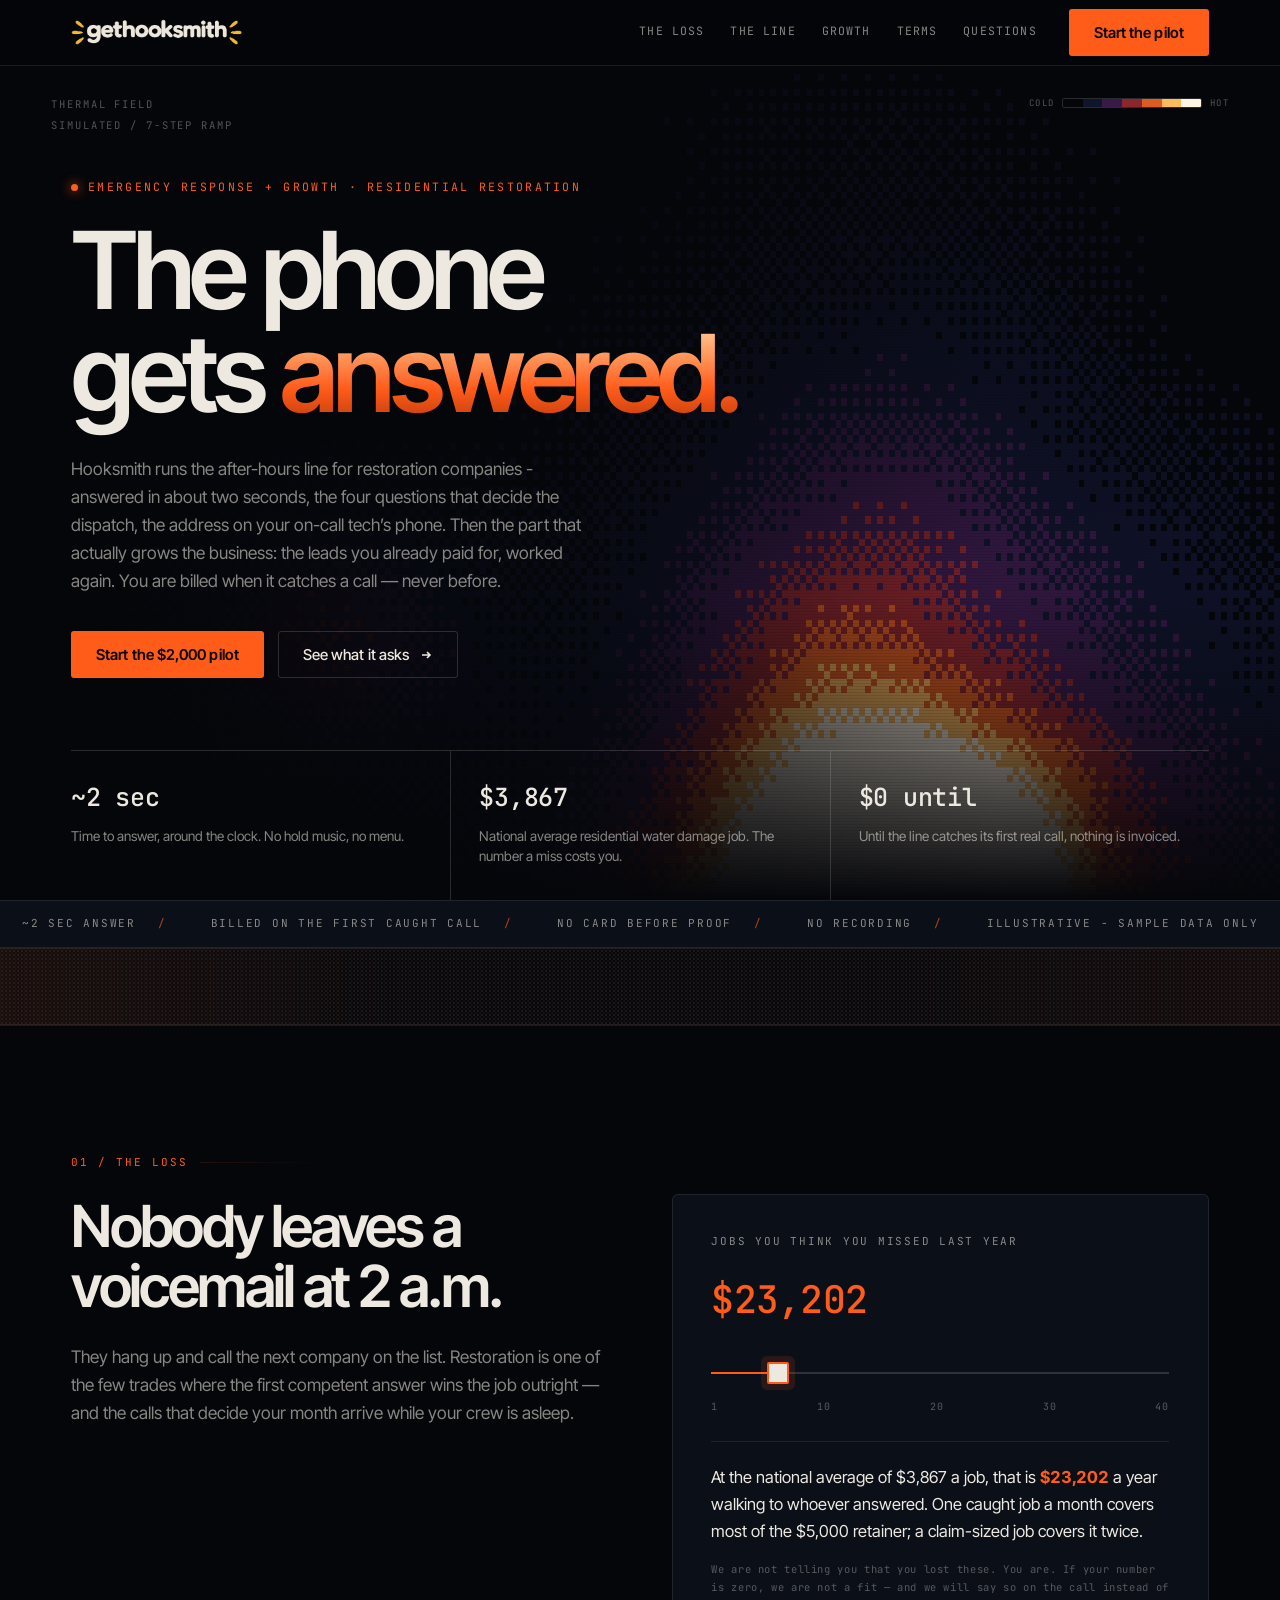
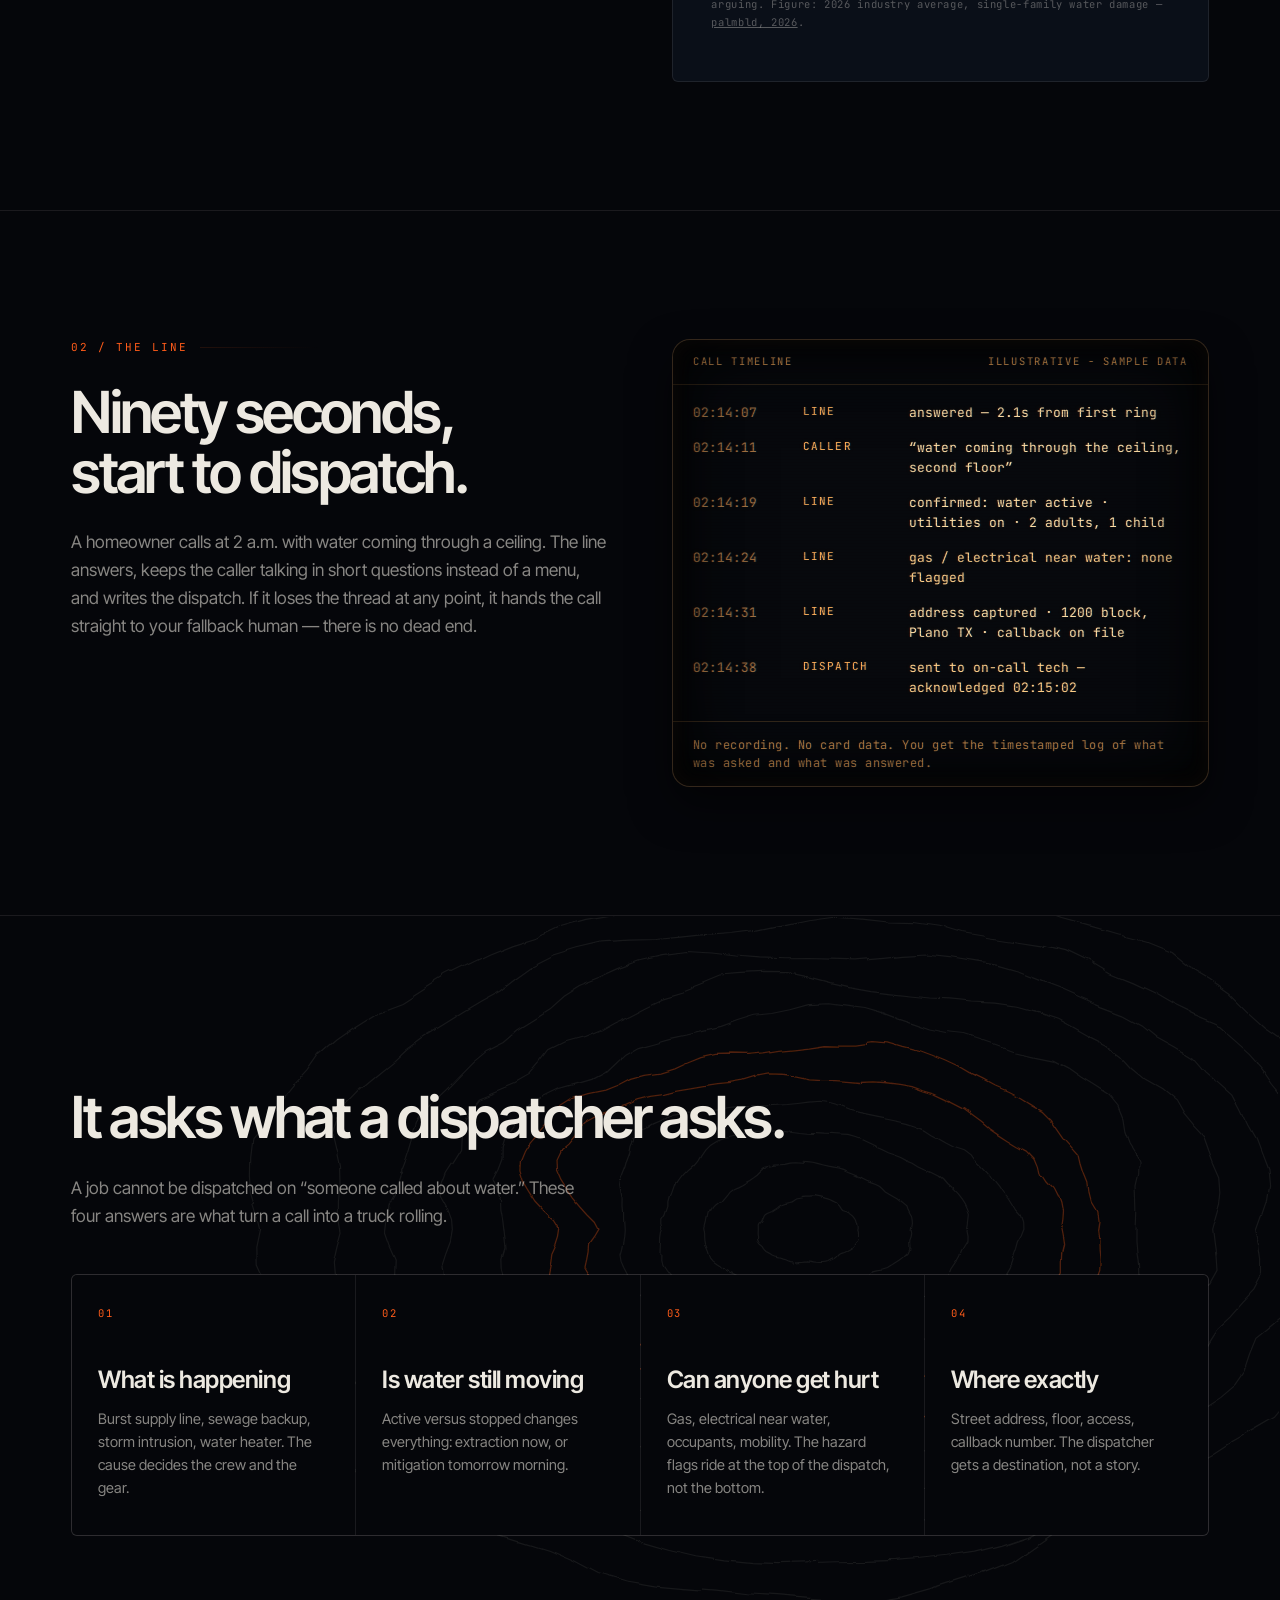
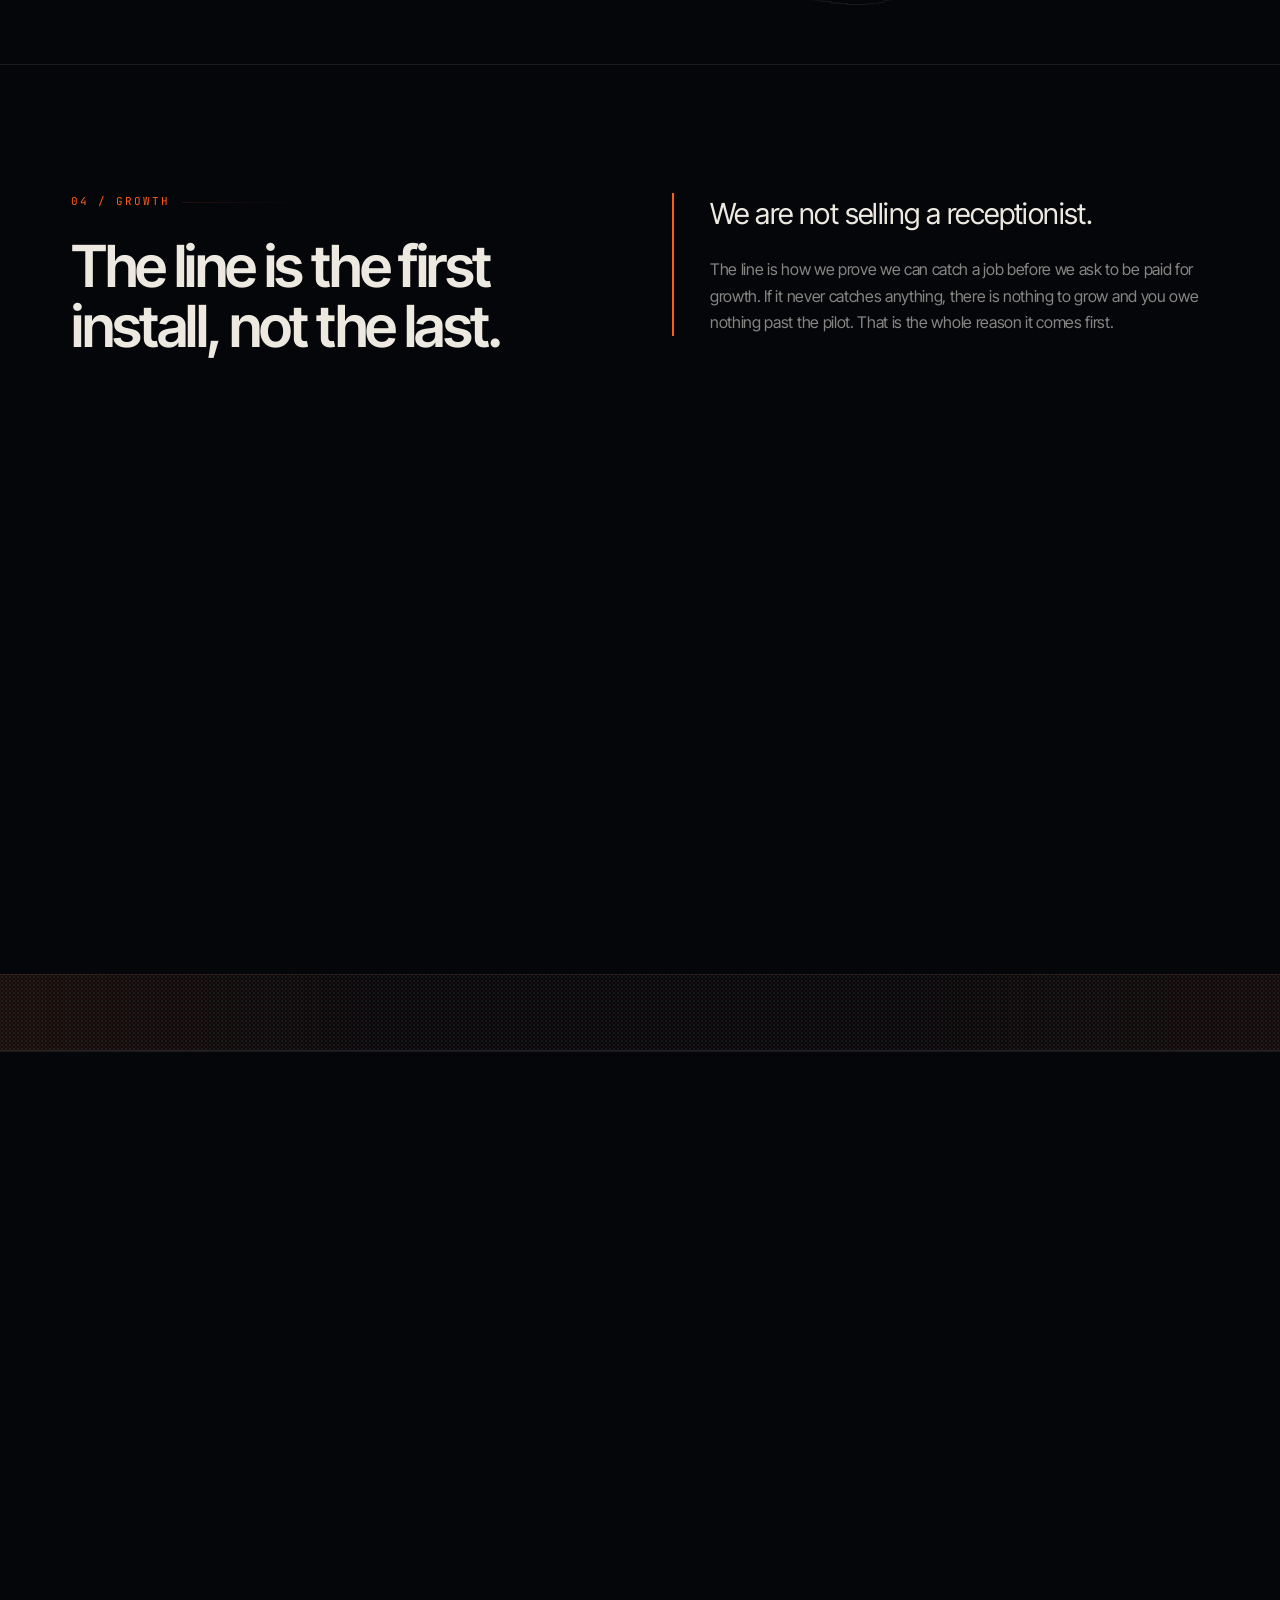
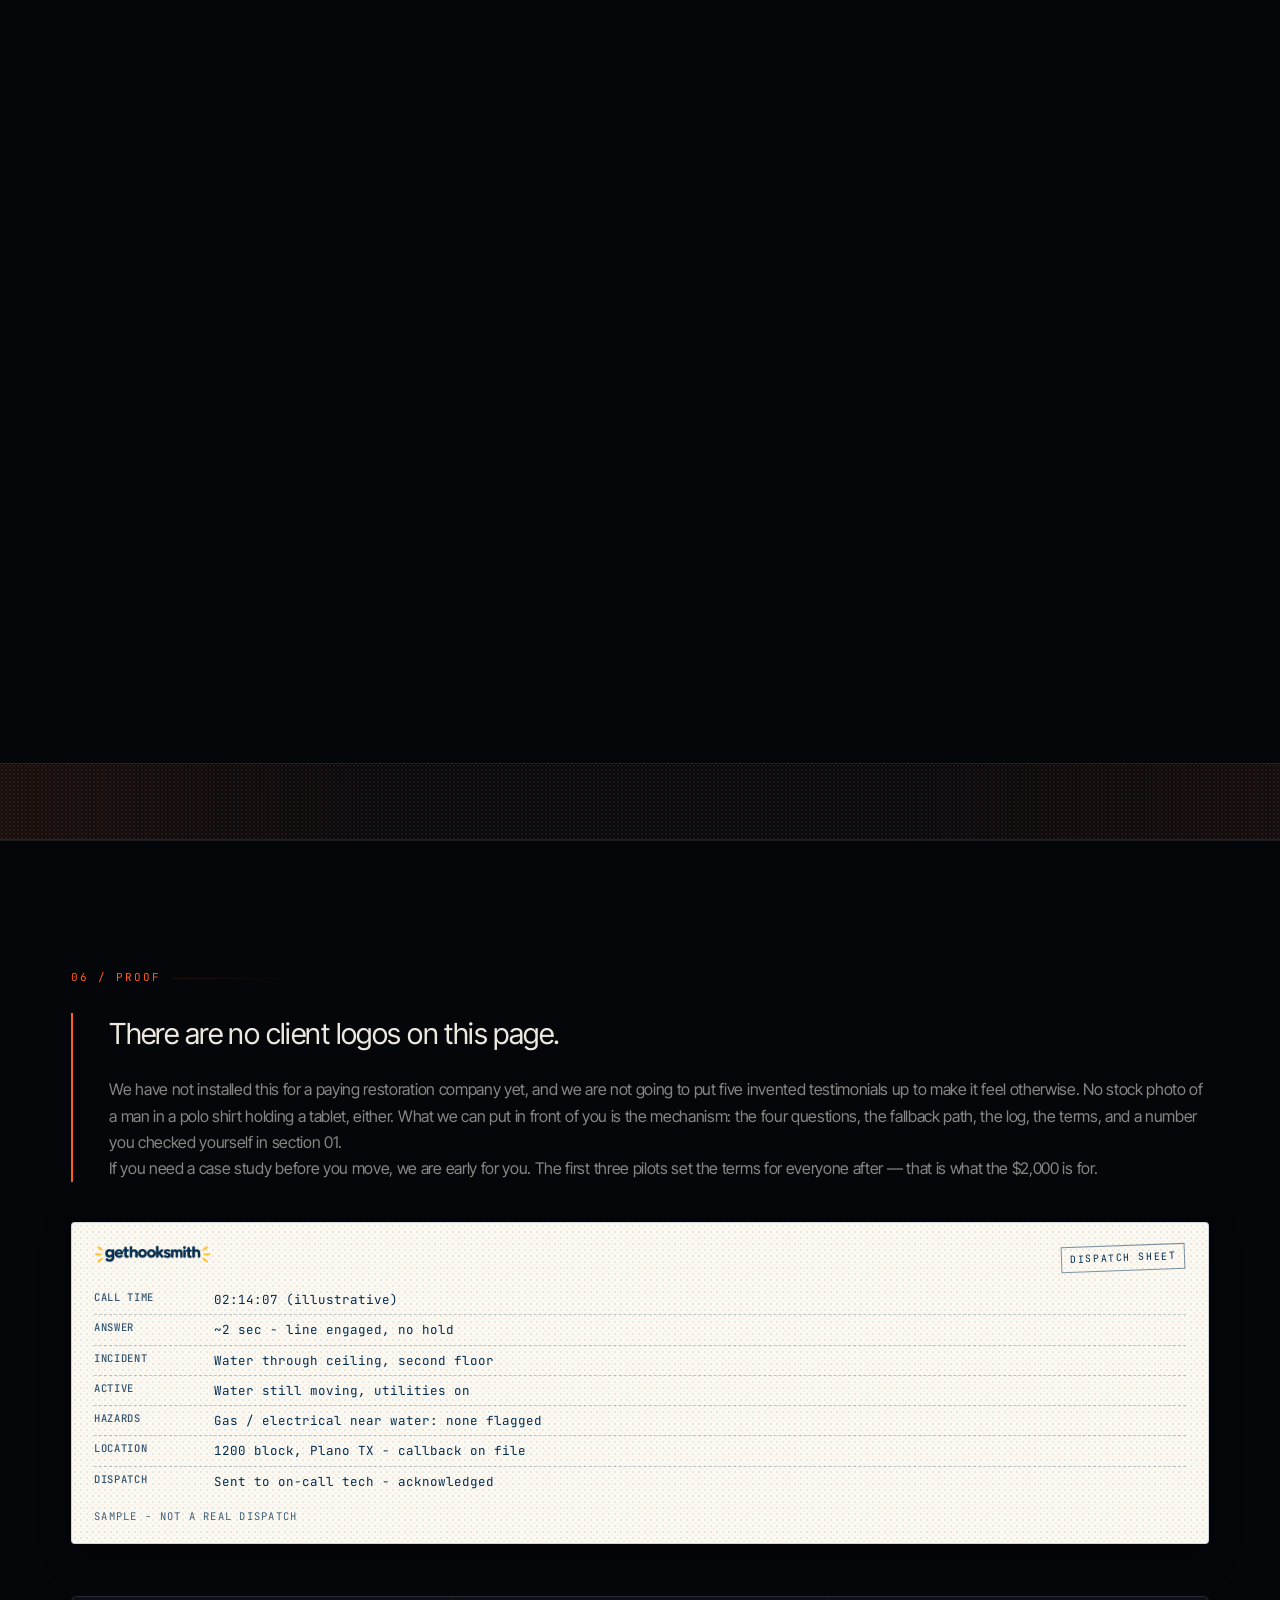
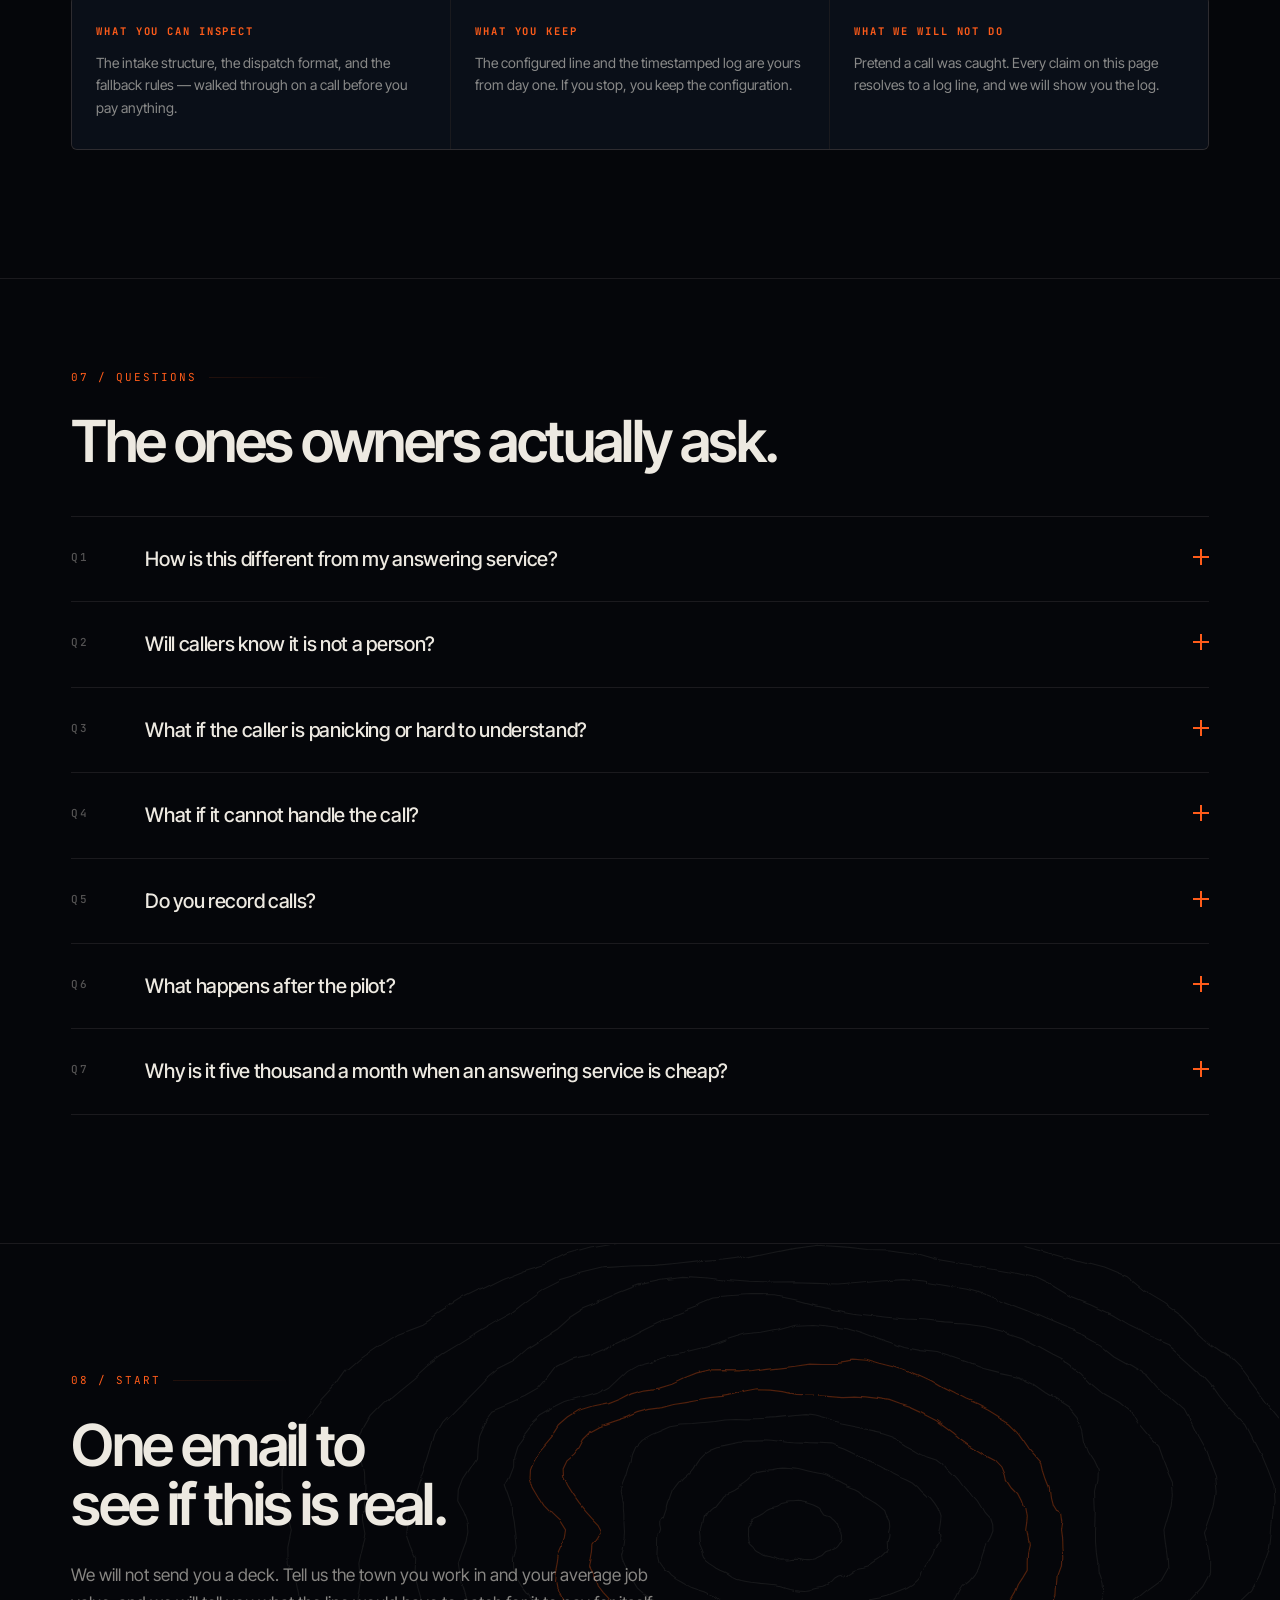
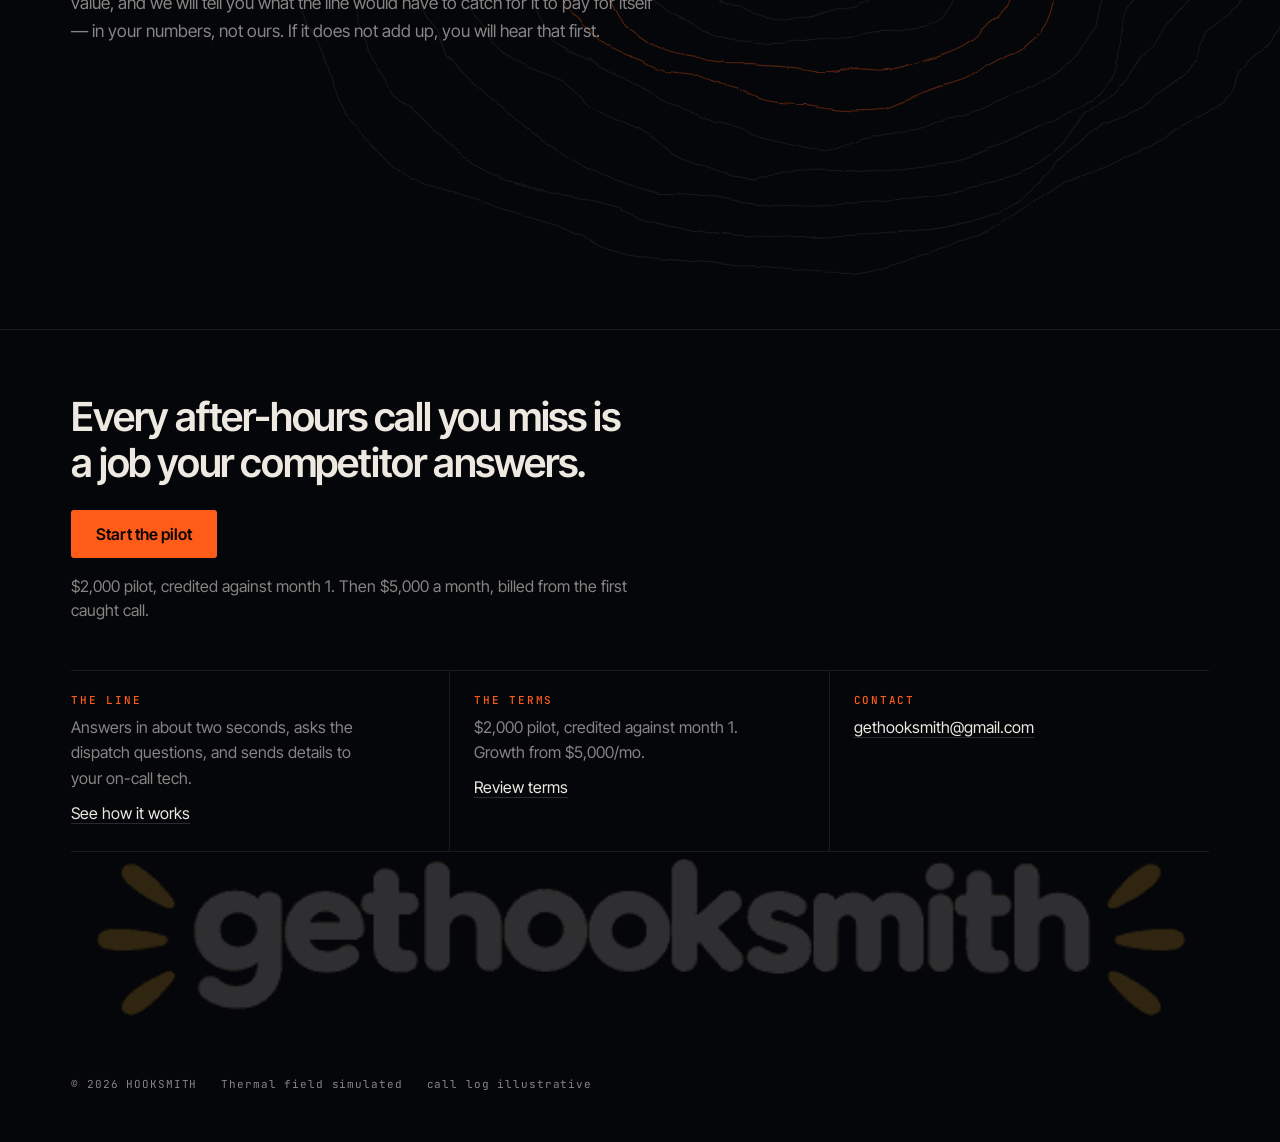
==== index.html @ ea88325d "ship: Hooksmith site v2 (49/49 gate, mobile-optimized) Co-authored-by: OpenBot <335604065+openbotgit" ====
<!doctype html>
<html lang="en">
<head>
<meta charset="utf-8">
<meta name="viewport" content="width=device-width, initial-scale=1">
<title>Hooksmith - emergency response and growth for restoration companies</title>
<meta name="description" content="Hooksmith runs the after-hours emergency line for residential water and fire restoration companies, then the growth work behind it: reactivation, reviews, referral and paid. The line answers in about two seconds, triages the call, and sends the dispatch to your on-call tech. Billed on the first caught call, never before.">
<meta property="og:title" content="Hooksmith - the phone gets answered, then the business grows">
<meta property="og:description" content="An AI emergency-response line for restoration companies, then the growth work behind it. Answers in ~2 seconds, triages, dispatches. Billed on the first caught call.">
<meta property="og:type" content="website">
<meta name="color-scheme" content="dark">
<link rel="icon" href="[data-uri]">
<link rel="preconnect" href="https://fonts.googleapis.com">
<link rel="preconnect" href="https://fonts.gstatic.com" crossorigin>
<link rel="stylesheet" href="https://fonts.googleapis.com/css2?family=Inter+Tight:wght@400;500;600;700&family=JetBrains+Mono:wght@400;500&display=swap">
<style>
:root{
  --void:#05060A;
  --deep:#0A0F18;
  --deep2:#0D1420;
  --bone:#EDE9E1;
  --heat:#FF5C1A;
  --disp:"Inter Tight",-apple-system,"Segoe UI",Roboto,Helvetica,Arial,sans-serif;
  --mono:"JetBrains Mono",ui-monospace,"SF Mono",Menlo,Consolas,monospace;
  --pad:clamp(20px,4vw,56px);
  --maxw:1240px;
  --mist:rgba(237,233,225,.56);
  --faint:rgba(237,233,225,.34);
  --line:rgba(237,233,225,.09);
  --line2:rgba(237,233,225,.16);
  --heat-soft:rgba(255,92,26,.12);
  --phos:#FFB25C;
  --riso-ink:#022d52;
  --spark:#FCBE2F;
  --navy:#022D52;
  --paper:#FEFCF5;
  --fs-h1:clamp(52px,8.4vw,124px);
  --fs-h2:clamp(34px,4.6vw,58px);
  --fs-h3:clamp(20px,2vw,24px);
  --fs-lead:clamp(17px,1.35vw,19.5px);
  --fs-body:17px;
  --fs-label:11px;
  --fs-giant:clamp(72px,18vw,260px);
  --scan-gap:3px;
  --grain-o:0.05;
}
*{box-sizing:border-box}
html{scroll-behavior:smooth}
@media (prefers-reduced-motion:reduce){html{scroll-behavior:auto}}
body{margin:0;background:var(--void);color:var(--bone);font:400 var(--fs-body)/1.62 var(--disp);-webkit-font-smoothing:antialiased;text-rendering:optimizeLegibility;overflow-x:hidden}
::selection{background:var(--heat);color:#080403}
a{color:inherit}
:focus-visible{outline:2px solid var(--heat);outline-offset:3px;border-radius:2px}
.skip{position:absolute;left:-9999px;top:0;z-index:99}
.skip:focus{left:12px;top:12px;background:var(--heat);color:#080403;padding:8px 14px;font-family:var(--mono);font-size:12px}

/* grain overlay */
.grain{position:fixed;inset:0;z-index:80;pointer-events:none;opacity:0.05;
  background-image:url("data:image/svg+xml,%3Csvg xmlns='http%3A%2F%2Fwww.w3.org%2F2000%2Fsvg' width='160' height='160'%3E%3Cfilter id='n'%3E%3CfeTurbulence type='fractalNoise' baseFrequency='0.8' numOctaves='3' stitchTiles='stitch'/%3E%3C/filter%3E%3Crect width='100%25' height='100%25' filter='url(%23n)' opacity='0.55'/%3E%3C/svg%3E");
  background-repeat:repeat;mix-blend-mode:soft-light}

/* top bar */
.top{position:fixed;inset:0 0 auto;z-index:50;border-bottom:1px solid var(--line);background:color-mix(in srgb,var(--void) 78%,transparent);backdrop-filter:blur(14px) saturate(1.2)}
.top::after{content:"";display:block;height:1px;background:linear-gradient(90deg,var(--heat),transparent 70%);transform-origin:left;transform:scaleX(var(--p,0));opacity:.9}
.top-in{max-width:var(--maxw);margin:0 auto;padding:0 var(--pad);height:64px;display:flex;align-items:center;gap:28px}
.mark{display:flex;align-items:center;gap:11px;text-decoration:none;font-weight:600;letter-spacing:-.01em;font-size:17px}
.mark-logo{display:inline-block;height:26px;aspect-ratio:1166/178;width:auto;background:url("[data-uri]") center/contain no-repeat;flex:none}
.nav{display:flex;gap:26px;margin-left:auto}
.nav a{font-family:var(--mono);font-size:11.5px;letter-spacing:.1em;text-transform:uppercase;color:var(--mist);text-decoration:none;padding:6px 0;border-bottom:1px solid transparent}
.nav a:hover{color:var(--bone);border-bottom-color:var(--heat)}
.top-cta{margin-left:4px;text-decoration:none}
@media(max-width:900px){.nav{display:none}}
@media(max-width:640px){.top-in{gap:14px;height:58px}.mark-logo{height:22px}.top-cta{margin-left:auto;padding:11px 15px;font-size:13.5px;white-space:nowrap}}

/* buttons */
.btn{display:inline-flex;align-items:center;gap:10px;font:500 15px/1 var(--disp);letter-spacing:.005em;padding:15px 24px;border-radius:3px;text-decoration:none;border:1px solid transparent;cursor:pointer;transition:transform .18s cubic-bezier(.2,.8,.2,1),background .18s,border-color .18s}
.btn:active{transform:translateY(1px)}
.btn-heat{background:var(--heat);color:#0A0300;font-weight:600}
.btn-heat:hover{background:#FF7434}
.btn-ghost{border-color:var(--line2);color:var(--bone)}
.btn-ghost:hover{border-color:var(--heat);color:#fff}
.btn svg{flex:none}

/* section chrome */
.sec{border-top:1px solid var(--line);position:relative;overflow:hidden}
section[id]{scroll-margin-top:76px}
.wrap{max-width:var(--maxw);margin:0 auto;padding:clamp(72px,10vw,140px) var(--pad);position:relative;z-index:1}
.label{font-family:var(--mono);font-size:var(--fs-label);letter-spacing:.18em;text-transform:uppercase;color:var(--heat);display:flex;align-items:center;gap:12px;margin:0 0 26px}
.label::after{content:"";height:1px;flex:1;max-width:120px;background:linear-gradient(90deg,var(--heat-soft),transparent)}
h1,h2,h3{margin:0;font-weight:600;letter-spacing:-.045em;text-wrap:balance}
h2{font-size:var(--fs-h2);line-height:1.03}
h3{font-size:var(--fs-h3);letter-spacing:-.02em;line-height:1.2}
.lead{color:var(--mist);font-size:var(--fs-lead);max-width:60ch;text-wrap:pretty}
.grid2{display:grid;grid-template-columns:minmax(0,1fr) minmax(0,1fr);gap:clamp(36px,5vw,84px);align-items:start}
@media(max-width:880px){.grid2{grid-template-columns:1fr;gap:36px}}
.mono{font-family:var(--mono)} .tnum{font-variant-numeric:tabular-nums}

/* dither bands */
.band{height:clamp(36px,6vw,96px);position:relative;overflow:hidden;border-top:1px solid var(--line);border-bottom:1px solid var(--line);
  background:
    radial-gradient(circle, rgba(237,233,225,.08) 1px, transparent 1.2px) 0 0/4px 4px,
    radial-gradient(circle, rgba(255,92,26,.07) 1px, transparent 1.2px) 2px 2px/4px 4px,
    linear-gradient(90deg, rgba(255,92,26,.06), rgba(5,6,10,.0) 30%, rgba(5,6,10,.0) 70%, rgba(255,92,26,.04)),
    var(--void)}
.band::after{content:"";position:absolute;inset:0;background:repeating-linear-gradient(90deg, rgba(237,233,225,.03) 0 1px, transparent 1px 3px);opacity:.6}

/* hero */
.hero{position:relative;min-height:100svh;display:flex;flex-direction:column;justify-content:flex-end;border-top:0;overflow:hidden}
#field{position:absolute;inset:0;width:100%;height:100%;image-rendering:pixelated}
.hero .scrim{position:absolute;inset:0;background:radial-gradient(120% 90% at 88% 88%,transparent 30%,rgba(5,6,10,.55) 78%),linear-gradient(90deg,rgba(5,6,10,.92) 22%,rgba(5,6,10,.55) 52%,rgba(5,6,10,.18) 78%),linear-gradient(0deg,var(--void) 0%,transparent 34%)}
.hero .scan{position:absolute;inset:0;pointer-events:none;mix-blend-mode:overlay;opacity:.35;background:repeating-linear-gradient(0deg,rgba(0,0,0,.28) 0 1px,transparent 1px 3px)}
.hero .meta{position:absolute;top:96px;left:var(--pad);right:var(--pad);display:flex;justify-content:space-between;align-items:flex-start;gap:16px;font-family:var(--mono);font-size:10.5px;letter-spacing:.18em;text-transform:uppercase;color:var(--faint);flex-wrap:wrap}
.hero .meta .meta-left{display:flex;flex-direction:column;gap:4px}
.hero .meta .meta-right{display:flex;flex-direction:column;gap:6px;align-items:flex-end}
.ramp{display:flex;align-items:center;gap:8px}
.ramp .bar{display:flex;width:140px;height:10px;border:1px solid var(--line2);border-radius:2px;overflow:hidden}
.ramp .bar i{flex:1;display:block}
.ramp .lab{font-size:9px;letter-spacing:.14em;color:var(--faint)}
.hero-in{position:relative;max-width:var(--maxw);margin:0 auto;width:100%;padding:140px var(--pad) 0}
.kicker{font-family:var(--mono);font-size:11.5px;letter-spacing:.2em;text-transform:uppercase;color:var(--heat);margin:0 0 22px;display:flex;align-items:center;gap:10px}
.kicker i{width:7px;height:7px;border-radius:50%;background:var(--heat);box-shadow:0 0 12px var(--heat);display:inline-block;animation:pulse 2.4s ease-in-out infinite}
@keyframes pulse{0%,100%{opacity:1}50%{opacity:.35}}
@media(prefers-reduced-motion:reduce){.kicker i{animation:none}}
h1{font-size:var(--fs-h1);line-height:.96;letter-spacing:-.05em;font-weight:600;max-width:12ch}
h1 em{font-style:normal;color:transparent;background:linear-gradient(180deg,#FFE3B0 4%,var(--heat) 62%,#B33308 96%);-webkit-background-clip:text;background-clip:text}
.hero p.lead{margin:30px 0 0;max-width:52ch}
.hero .acts{display:flex;gap:14px;flex-wrap:wrap;margin:36px 0 0}
.facts{position:relative;margin-top:clamp(56px,8vh,96px);border-top:1px solid var(--line2);display:grid;grid-template-columns:repeat(3,1fr)}
.fact{padding:26px 28px 34px;border-left:1px solid var(--line2)}
.fact:first-child{border-left:0;padding-left:0}
.fact b{display:block;font-family:var(--mono);font-weight:500;font-size:clamp(19px,2vw,25px);letter-spacing:-.01em;color:var(--bone)}
.fact span{display:block;margin-top:8px;font-size:13.5px;color:var(--mist);line-height:1.5}
@media(max-width:760px){.facts{grid-template-columns:1fr}.fact{border-left:0;border-top:1px solid var(--line);padding-left:0}.fact:first-child{border-top:0}.hero .meta{top:78px}.hero .meta .meta-right{display:none}}

/* marquee */
.marquee{border-top:1px solid var(--line);border-bottom:1px solid var(--line);background:var(--deep);overflow:hidden;white-space:nowrap;padding:14px 0}
.marquee-track{display:flex;width:max-content;animation:marq 28s linear infinite}
.marquee-group{display:flex;align-items:center;gap:0;padding-right:0}
.marquee-item{font-family:var(--mono);font-size:11px;letter-spacing:.16em;text-transform:uppercase;color:var(--mist);padding:0 22px}
.marquee-item::after{content:"/";margin-left:22px;color:var(--heat);opacity:.7}
@keyframes marq{to{transform:translateX(-50%)}}
@media(prefers-reduced-motion:reduce){.marquee-track{animation:none}}

/* loss / calculator */
.calc{background:var(--deep);border:1px solid var(--line);border-radius:6px;padding:clamp(24px,3vw,40px);margin-top:40px}
.calc .row{display:flex;justify-content:space-between;align-items:baseline;gap:18px;flex-wrap:wrap}
.calc label{font-family:var(--mono);font-size:11px;letter-spacing:.16em;text-transform:uppercase;color:var(--mist)}
.calc output{font-family:var(--mono);font-size:clamp(26px,3vw,38px);font-weight:500;letter-spacing:-.02em;color:var(--heat);font-variant-numeric:tabular-nums}
input[type=range]{width:100%;margin:26px 0 8px;appearance:none;height:34px;background:transparent;cursor:pointer}
input[type=range]::-webkit-slider-runnable-track{height:2px;background:linear-gradient(90deg,var(--heat) var(--fill,33%),rgba(237,233,225,.16) var(--fill,33%))}
input[type=range]::-webkit-slider-thumb{appearance:none;width:22px;height:22px;margin-top:-10px;border-radius:2px;background:var(--bone);border:2px solid var(--heat);box-shadow:0 0 0 6px rgba(255,92,26,.12)}
input[type=range]::-moz-range-track{height:2px;background:rgba(237,233,225,.16)}
input[type=range]::-moz-range-progress{height:2px;background:var(--heat)}
input[type=range]::-moz-range-thumb{width:20px;height:20px;border-radius:2px;background:var(--bone);border:2px solid var(--heat)}
.ticks{display:flex;justify-content:space-between;font-family:var(--mono);font-size:10px;color:var(--faint);letter-spacing:.1em}
.calc .verdict{margin-top:26px;padding-top:22px;border-top:1px solid var(--line);color:var(--bone);font-size:16.5px}
.calc .verdict b{color:var(--heat)}
.calc .assump{margin-top:14px;font-family:var(--mono);font-size:10.5px;letter-spacing:.06em;color:var(--faint);line-height:1.7}

/* call log - CRT */
.log{background:#07090d;border:1px solid rgba(255,178,92,.18);border-radius:18px;overflow:hidden;font-family:var(--mono);font-size:13px;line-height:1.5;position:relative;box-shadow:inset 0 0 60px rgba(0,0,0,.85), inset 0 0 18px rgba(255,178,92,.04), 0 18px 40px rgba(0,0,0,.5);color:var(--phos);text-shadow:-1px 0 rgba(255,60,0,.12),1px 0 rgba(0,180,255,.10)}
.log::before{content:"";position:absolute;inset:0;pointer-events:none;z-index:3;background:repeating-linear-gradient(0deg, rgba(0,0,0,.22) 0 1px, rgba(0,0,0,0) 1px 3px),linear-gradient(90deg, rgba(255,0,0,.03), rgba(0,255,0,.015), rgba(0,0,255,.03));background-size:100% 3px,3px 100%;mix-blend-mode:multiply;opacity:.55}
.log::after{content:"";position:absolute;inset:0;pointer-events:none;z-index:4;box-shadow:inset 0 0 90px rgba(0,0,0,.65), inset 0 0 22px rgba(255,178,92,.06);border-radius:18px;animation:flicker 4.5s infinite}
@keyframes flicker{0%,100%{opacity:1}4%{opacity:.96}7%{opacity:1}38%{opacity:.98}41%{opacity:1}72%{opacity:.95}74%{opacity:1}}
@media(prefers-reduced-motion:reduce){.log::after{animation:none}}
.log-head{display:flex;justify-content:space-between;gap:14px;padding:14px 20px;border-bottom:1px solid rgba(255,178,92,.18);font-size:10.5px;letter-spacing:.16em;text-transform:uppercase;color:rgba(255,178,92,.75);position:relative;z-index:2}
.log-body{padding:10px 0 16px;min-height:238px;position:relative;z-index:2}
.log-row{display:grid;grid-template-columns:96px 92px 1fr;gap:14px;padding:8px 20px;opacity:0;transform:translateY(6px);transition:opacity .5s,transform .5s;text-shadow:-1px 0 rgba(255,60,0,.18),1px 0 rgba(0,180,255,.14),0 0 6px rgba(255,178,92,.12)}
.log-row.on{opacity:1;transform:none}
.log-row .t{color:rgba(255,178,92,.55);font-variant-numeric:tabular-nums}
.log-row .k{color:var(--phos);text-transform:uppercase;font-size:11px;letter-spacing:.1em}
.log-row .m{color:#FFE0A8}
.log-row.flag .m{color:#FFD08A}
.log-note{padding:14px 20px;border-top:1px solid rgba(255,178,92,.18);color:rgba(255,178,92,.7);font-size:12px;letter-spacing:.04em;position:relative;z-index:2}

/* triage */
.cards{display:grid;grid-template-columns:repeat(4,1fr);gap:1px;background:var(--line);border:1px solid var(--line);border-radius:6px;overflow:hidden;margin-top:44px;position:relative;z-index:1}
.card{background:var(--void);padding:30px 26px 36px;min-height:250px}
.card .n{font-family:var(--mono);font-size:10.5px;letter-spacing:.18em;color:var(--heat);display:block;margin-bottom:44px}
.card h3{margin-bottom:12px}
.card p{margin:0;color:var(--mist);font-size:14.5px;line-height:1.6}
@media(max-width:1000px){.cards{grid-template-columns:1fr 1fr}}
@media(max-width:560px){.cards{grid-template-columns:1fr}}
.contour-svg{position:absolute;inset:0;width:100%;height:100%;pointer-events:none;z-index:0}.contour-svg path{filter:url(#warp)}

/* terms / plate */
.plate{position:relative;border-radius:10px;padding:clamp(30px,4vw,54px);text-align:center;background:linear-gradient(180deg,#14181F,#0B0E14 58%,#090B10);border:1px solid rgba(237,233,225,.16);box-shadow:inset 0 1px 0 rgba(255,255,255,.14),inset 0 -1px 0 rgba(0,0,0,.75),0 24px 60px rgba(0,0,0,.55),0 2px 0 rgba(255,255,255,.05)}
.plate::before{content:"";position:absolute;inset:10px;border:1px solid rgba(237,233,225,.07);border-radius:6px;pointer-events:none}
.plate .amt{font-family:var(--mono);font-weight:500;font-size:clamp(58px,7.5vw,96px);line-height:1;letter-spacing:-.04em;font-variant-numeric:tabular-nums;color:transparent;background:linear-gradient(180deg,#FFF0D6 6%,var(--heat) 52%,#FF7434 82%,#C24A12 100%);-webkit-background-clip:text;background-clip:text;text-shadow:0 1px 0 rgba(255,255,255,.12),0 -1px 1px rgba(0,0,0,.75);filter:drop-shadow(0 10px 26px rgba(255,92,26,.22))}
.plate .amt small{font-size:.32em;letter-spacing:.06em;vertical-align:.9em;color:var(--mist);-webkit-text-fill-color:var(--mist);background:none}
.plate .cap{margin-top:14px;font-family:var(--mono);font-size:11px;letter-spacing:.13em;text-transform:uppercase;color:var(--mist);text-wrap:balance}
.nw{white-space:nowrap}
.terms{list-style:none;margin:44px 0 0;padding:0;display:grid;grid-template-columns:1fr 1fr;gap:1px;background:var(--line);border:1px solid var(--line);border-radius:6px;overflow:hidden}
.terms li{background:var(--deep);padding:24px 26px;font-size:15px;color:var(--mist);line-height:1.6}
.terms li b{display:block;color:var(--bone);font-weight:600;margin-bottom:6px;letter-spacing:-.01em}
@media(max-width:820px){.terms{grid-template-columns:1fr}}

/* ladder */
.ladder{display:grid;grid-template-columns:repeat(3,1fr);gap:1px;background:var(--line);border:1px solid var(--line);border-radius:6px;overflow:hidden;margin-top:22px}
.rung{background:var(--deep);padding:28px 26px 30px;display:flex;flex-direction:column}
.rung .nm{font-family:var(--mono);font-size:10.5px;letter-spacing:.18em;text-transform:uppercase;color:var(--heat);margin-bottom:20px}
.rung .pr{font-family:var(--mono);font-size:clamp(25px,2.5vw,33px);letter-spacing:-.03em;color:var(--bone);font-variant-numeric:tabular-nums;line-height:1}
.rung .pr small{font-size:.42em;letter-spacing:.08em;color:var(--mist);margin-left:3px}
.rung p{margin:16px 0 0;font-size:14.5px;line-height:1.6;color:var(--mist)}
.rung .pick{margin-top:auto;padding-top:20px;font-family:var(--mono);font-size:10.5px;letter-spacing:.13em;text-transform:uppercase;color:var(--faint)}
@media(max-width:820px){.ladder{grid-template-columns:1fr}}
.fine{margin-top:20px;font-family:var(--mono);font-size:10.5px;letter-spacing:.06em;color:var(--faint);line-height:1.75;max-width:78ch}

/* proof */
.pull{border-left:2px solid var(--heat);padding-left:clamp(20px,3vw,36px)}
.pull p{font-size:clamp(21px,2.3vw,29px);line-height:1.42;letter-spacing:-.02em;margin:0 0 22px;color:var(--bone);text-wrap:pretty}
.pull p+p{font-size:16px;color:var(--mist);line-height:1.65;margin:0}
.artifacts{display:grid;grid-template-columns:repeat(3,1fr);gap:1px;background:var(--line);border:1px solid var(--line);border-radius:6px;overflow:hidden;margin-top:52px}
.art{background:var(--deep);padding:26px 24px 30px}
.art b{display:block;font-family:var(--mono);font-size:10.5px;letter-spacing:.18em;text-transform:uppercase;color:var(--heat);margin-bottom:12px}
.art p{margin:0;color:var(--mist);font-size:14px;line-height:1.6}
@media(max-width:820px){.artifacts{grid-template-columns:1fr}}

/* riso dispatch sheet */
.riso{margin-top:40px;background:var(--paper);color:var(--navy);border:1px solid rgba(2,45,82,.18);border-radius:4px;padding:22px 22px 18px;position:relative;isolation:isolate;overflow:hidden;box-shadow:0 12px 30px rgba(0,0,0,.35);--riso-heat:var(--heat);--riso-navy:var(--riso-ink)}
.riso::before,.riso::after{content:"";position:absolute;inset:0;pointer-events:none}
.riso::before{background:radial-gradient(circle, rgba(2,45,82,.18) 1px, transparent 1.2px) 0 0/6px 6px,radial-gradient(circle, rgba(255,92,26,.16) 1px, transparent 1.2px) 3px 3px/6px 6px;mix-blend-mode:multiply;opacity:.45}
.riso::after{background-image:url("data:image/svg+xml,%3Csvg xmlns='http%3A%2F%2Fwww.w3.org%2F2000%2Fsvg' width='120' height='120'%3E%3Cfilter id='g'%3E%3CfeTurbulence type='fractalNoise' baseFrequency='0.9' numOctaves='2'/%3E%3C/filter%3E%3Crect width='100%25' height='100%25' filter='url(%23g)' opacity='0.25'/%3E%3C/svg%3E");opacity:.35;mix-blend-mode:multiply}
.riso-head{display:flex;justify-content:space-between;align-items:flex-start;gap:12px;margin-bottom:14px;position:relative;z-index:2}
.riso-logo{width:120px;height:18px;background:url("[data-uri]") left/contain no-repeat}
.riso-stamp{font-family:var(--mono);font-size:10px;letter-spacing:.16em;text-transform:uppercase;color:var(--navy);border:1px solid rgba(2,45,82,.5);padding:4px 8px;transform:rotate(-2deg)}
.riso-ink{position:absolute;inset:0;pointer-events:none;z-index:1;mix-blend-mode:multiply;opacity:.55}
.riso-ink.heat{color:var(--heat);transform:translate(2px,1px)}
.riso-ink.navy{color:var(--navy);transform:translate(-2px,-1px)}
.riso-body{position:relative;z-index:2;font-family:var(--mono);font-size:12.5px;line-height:1.7}
.riso-row{display:grid;grid-template-columns:110px 1fr;gap:10px;padding:4px 0;border-bottom:1px dashed rgba(2,45,82,.25)}
.riso-row:last-child{border-bottom:0}
.riso-row b{font-weight:500;letter-spacing:.06em;text-transform:uppercase;font-size:10.5px;color:rgba(2,45,82,.8)}
.riso-label{margin-top:12px;font-family:var(--mono);font-size:10.5px;letter-spacing:.12em;text-transform:uppercase;color:rgba(2,45,82,.75);position:relative;z-index:2}

/* faq */
.faq{border-top:1px solid var(--line)}
.faq details{border-bottom:1px solid var(--line)}
.faq summary{cursor:pointer;list-style:none;display:grid;grid-template-columns:56px 1fr 28px;gap:18px;align-items:start;padding:26px 0;font-size:clamp(17px,1.6vw,20px);font-weight:500;letter-spacing:-.015em}
.faq summary::-webkit-details-marker{display:none}
.faq summary .q{font-family:var(--mono);font-size:11px;letter-spacing:.16em;color:var(--faint);padding-top:6px}
.faq summary .x{position:relative;width:16px;height:16px;justify-self:end;margin-top:6px}
.faq summary .x::before,.faq summary .x::after{content:"";position:absolute;background:var(--heat);transition:transform .25s}
.faq summary .x::before{left:0;top:7px;width:16px;height:2px}
.faq summary .x::after{left:7px;top:0;width:2px;height:16px}
.faq details[open] summary .x::after{transform:rotate(90deg) scaleY(0)}
.faq .a{color:var(--mist);font-size:16px;max-width:62ch;padding:0 0 28px 74px;text-wrap:pretty}
.faq .a b{color:var(--bone)}
@media(max-width:560px){.faq summary{grid-template-columns:40px 1fr 24px;gap:12px}.faq .a{padding-left:52px}}

/* contact */
.cta-final{text-align:left}
.mail{display:inline-block;margin-top:34px;font-family:var(--mono);font-size:clamp(19px,2.4vw,30px);letter-spacing:-.01em;color:var(--bone);text-decoration:none;border-bottom:1px solid var(--heat);padding-bottom:6px;transition:color .2s;word-break:break-word}
.mail:hover{color:var(--heat)}
.mini{margin-top:22px;font-family:var(--mono);font-size:10.5px;letter-spacing:.14em;text-transform:uppercase;color:var(--faint)}

/* footer */
.site-footer{border-top:1px solid var(--line);padding:64px 0 48px}
.footer-wrap{max-width:var(--maxw);margin:0 auto;padding:0 var(--pad)}
.footer-close{max-width:640px}
.footer-headline{margin:0 0 24px;font-family:var(--disp);font-size:clamp(28px,3.2vw,40px);font-weight:600;line-height:1.15;letter-spacing:-.03em;color:var(--bone);text-wrap:balance}
.footer-cta{font-size:16px}
.footer-terms-line{margin:16px 0 0;font-size:16px;line-height:1.5;color:var(--mist);max-width:64ch}
.footer-cols{display:grid;grid-template-columns:repeat(3,1fr);margin-top:48px;border-top:1px solid var(--line);border-bottom:1px solid var(--line)}
.footer-col{padding:24px 24px 24px 0;border-right:1px solid var(--line)}
.footer-col:last-child{border-right:0;padding-right:0}
.footer-col + .footer-col{padding-left:24px}
.footer-col-title{margin:0 0 8px;font-family:var(--mono);font-size:11px;font-weight:500;letter-spacing:.16em;text-transform:uppercase;color:var(--heat)}
.footer-col p{margin:0 0 8px;font-size:16px;line-height:1.6;color:var(--mist);max-width:32ch}
.footer-col p:last-child{margin-bottom:0}
.footer-link{font-size:16px;line-height:1.6;color:var(--bone);text-decoration:none;border-bottom:1px solid var(--line2)}
.footer-link:hover{color:var(--heat);border-bottom-color:var(--heat)}
.footer-link-plain{border-bottom:1px solid var(--line2)}
.footer-bar{margin-top:32px;padding-top:24px;display:flex;flex-wrap:wrap;gap:8px 24px;font-family:var(--mono);font-size:11px;letter-spacing:.08em;color:var(--mist)}
.wordmark{width:clamp(320px,92vw,1100px);aspect-ratio:1166/178;background:url("[data-uri]") center/contain no-repeat;background-size:contain;opacity:.18;margin:0 auto 28px;pointer-events:none}
.footer-bar span{white-space:nowrap}
@media(max-width:640px){.footer-cols{grid-template-columns:1fr}.footer-col{border-right:0;padding:24px 0;border-bottom:1px solid var(--line)}.footer-col:last-child{border-bottom:0}.footer-col + .footer-col{padding-left:0}.footer-bar span{white-space:normal}}

/* reveal */
.rv{opacity:0;transform:translateY(14px)}
.rv.in{opacity:1;transform:none;transition:opacity .8s cubic-bezier(.16,1,.3,1),transform .8s cubic-bezier(.16,1,.3,1)}
@media(prefers-reduced-motion:reduce){.rv{opacity:1;transform:none}.rv.in{transition:none}.log-row{opacity:1;transform:none}}

/* mobile alignment pass */
@media(max-width:760px){
  .hero-in{padding:112px 20px 0}
  .hero .meta{top:74px;left:20px;right:20px}
  .kicker{font-size:10.5px;letter-spacing:.14em;gap:8px}
  .lead{max-width:100%}
  .wrap{padding:64px 20px}
  .facts{margin-top:44px}
  .fact{padding:20px 0 22px}
  .fact b{font-size:20px}
  .grid2{gap:28px}
  .calc{margin-top:28px;padding:20px}
  .calc .row{flex-direction:column;align-items:flex-start;gap:6px}
  .calc output{font-size:28px}
  .cards,.ladder,.terms,.artifacts{margin-top:28px}
  .log{border-radius:12px}
  .riso{margin-top:28px;padding:18px 16px 14px}
}
@media(max-width:560px){
  .top-in{padding:0 16px;height:56px;gap:10px}
  .top-cta{padding:10px 14px;font-size:13px}
  .hero-in{padding:104px 16px 0}
  h1{font-size:clamp(42px,11.5vw,56px);max-width:100%;line-height:.98}
  .hero p.lead{margin-top:20px;font-size:16.5px}
  .acts{flex-direction:column;align-items:stretch;gap:10px;margin-top:28px}
  .acts .btn{justify-content:center;width:100%}
  .wrap{padding:56px 16px}
  .label{margin-bottom:18px}
  h2{font-size:clamp(30px,8vw,40px)}
  .cards{grid-template-columns:1fr}
  .card{min-height:0;padding:22px 18px 24px}
  .card .n{margin-bottom:20px}
  .log-row{grid-template-columns:72px 1fr;gap:4px 10px;padding:10px 14px}
  .log-row .t{grid-column:1}
  .log-row .k{grid-column:2;justify-self:start}
  .log-row .m{grid-column:1 / -1}
  .log-head{flex-direction:column;align-items:flex-start;gap:4px;padding:12px 14px}
  .log-note{padding:12px 14px}
  .plate{padding:26px 20px}
  .plate .amt{font-size:clamp(46px,15vw,64px)}
  .plate .cap{font-size:10px;letter-spacing:.1em}
  .terms li{padding:18px 16px}
  .rung{padding:22px 18px 24px}
  .pull{padding-left:16px}
  .art{padding:20px 16px 22px}
  .riso-row{grid-template-columns:1fr;gap:2px;padding:6px 0}
  .riso-head{flex-direction:column;align-items:flex-start;gap:8px}
  .faq summary{grid-template-columns:34px 1fr 20px;gap:10px;padding:20px 0;font-size:17px}
  .faq .a{padding:0 0 22px 44px;font-size:15.5px}
  .mail{font-size:20px;word-break:break-all}
  .site-footer{padding:48px 0 36px}
  .footer-wrap{padding:0 16px}
  .footer-cols{margin-top:32px}
  .footer-col{padding:20px 0}
  .footer-col + .footer-col{padding-left:0}
  .wordmark{width:100%;max-width:100%;opacity:.14;margin-bottom:20px}
}
@media(max-width:390px){
  .top-in{padding:0 14px}
  .wrap{padding:52px 14px}
  .hero-in{padding:100px 14px 0}
  .btn{padding:14px 16px;font-size:14.5px}
  .faq .a{padding-left:0}
  .footer-wrap{padding:0 14px}
}

</style>
</head>
<body>
<div class="grain" aria-hidden="true"></div>
<a class="skip" href="#main">Skip to content</a>

<header class="top" id="top">
  <div class="top-in">
    <a class="mark" href="#main" aria-label="Hooksmith home">
      <span class="mark-logo" aria-hidden="true"></span>
    </a>
    <nav class="nav" aria-label="Sections">
      <a href="#loss">The loss</a>
      <a href="#line">The line</a>
      <a href="#growth">Growth</a>
      <a href="#terms">Terms</a>
      <a href="#questions">Questions</a>
    </nav>
    <a class="btn btn-heat top-cta" href="#contact">Start the pilot</a>
  </div>
</header>

<main id="main">

<!-- ============ HERO ============ -->
<section class="hero" aria-label="Introduction">
  <canvas id="field" aria-hidden="true"></canvas>
  <div class="scrim" aria-hidden="true"></div>
  <div class="scan" aria-hidden="true"></div>
  <div class="meta" aria-hidden="true">
    <div class="meta-left"><span>THERMAL FIELD</span><span>SIMULATED / 7-STEP RAMP</span></div>
    <div class="meta-right">
      <div class="ramp">
        <span class="lab">COLD</span>
        <span class="bar">
          <i style="background:#04060A"></i><i style="background:#10142C"></i><i style="background:#381A48"></i><i style="background:#8C262C"></i><i style="background:#DE5C1F"></i><i style="background:#FFBA5C"></i><i style="background:#FFF4E0"></i>
        </span>
        <span class="lab">HOT</span>
      </div>
    </div>
  </div>
  <div class="hero-in">
    <p class="kicker"><i></i>Emergency response + growth · Residential restoration</p>
    <h1>The phone gets <em>answered.</em></h1>
    <p class="lead">Hooksmith runs the after-hours line for restoration companies - answered in about two seconds,
      the four questions that decide the dispatch, the address on your on-call tech&rsquo;s phone. Then the part
      that actually grows the business: the leads you already paid for, worked again. You are billed when it
      catches a call &mdash; never before.</p>
    <div class="acts">
      <a class="btn btn-heat" href="#contact">Start the $2,000 pilot</a>
      <a class="btn btn-ghost" href="#line">See what it asks
        <svg width="14" height="14" viewBox="0 0 14 14" fill="none" aria-hidden="true"><path d="M3 7h8M8 4l3 3-3 3" stroke="currentColor" stroke-width="1.6"/></svg>
      </a>
    </div>
    <div class="facts">
      <div class="fact"><b class="tnum">~2 sec</b><span>Time to answer, around the clock. No hold music, no menu.</span></div>
      <div class="fact"><b class="tnum">$3,867</b><span>National average residential water damage job. The number a miss costs you.</span></div>
      <div class="fact"><b class="tnum">$0 until</b><span>Until the line catches its first real call, nothing is invoiced.</span></div>
    </div>
  </div>
</section>

<!-- marquee -->
<div class="marquee" aria-hidden="true">
  <div class="marquee-track">
    <div class="marquee-group">
      <span class="marquee-item">~2 sec answer</span>
      <span class="marquee-item">billed on the first caught call</span>
      <span class="marquee-item">no card before proof</span>
      <span class="marquee-item">no recording</span>
      <span class="marquee-item">Illustrative - sample data only</span>
    </div>
    <div class="marquee-group" aria-hidden="true">
      <span class="marquee-item">~2 sec answer</span>
      <span class="marquee-item">billed on the first caught call</span>
      <span class="marquee-item">no card before proof</span>
      <span class="marquee-item">no recording</span>
      <span class="marquee-item">Illustrative - sample data only</span>
    </div>
  </div>
</div>

<div class="band" aria-hidden="true"></div>

<!-- ============ 01 THE LOSS ============ -->
<section class="sec" id="loss">
  <div class="wrap">
    <div class="grid2">
      <div>
        <p class="label rv">01 / The loss</p>
        <h2 class="rv">Nobody leaves a voicemail at 2 a.m.</h2>
        <p class="lead rv" style="margin-top:26px">They hang up and call the next company on the list. Restoration is one of the few
          trades where the first competent answer wins the job outright &mdash; and the calls that decide your
          month arrive while your crew is asleep.</p>
      </div>
      <div class="rv">
        <div class="calc" role="group" aria-labelledby="calc-lbl">
          <div class="row">
            <label for="missed" id="calc-lbl">Jobs you think you missed last year</label>
            <output id="annual" for="missed" class="tnum">$23,202</output>
          </div>
          <input type="range" id="missed" min="1" max="40" step="1" value="6" aria-label="Missed after-hours jobs per year">
          <div class="ticks" aria-hidden="true"><span>1</span><span>10</span><span>20</span><span>30</span><span>40</span></div>
          <p class="verdict">At the national average of $3,867 a job, that is <b class="tnum" id="verdict">$23,202</b> a year
            walking to whoever answered. One caught job a month covers most of the $5,000 retainer; a claim-sized job
            covers it twice.</p>
          <p class="assump">We are not telling you that you lost these. You are. If your number is zero, we are not a fit
            &mdash; and we will say so on the call instead of arguing. Figure: 2026 industry average, single-family
            water damage &mdash; <a href="https://www.palmbld.com/blog/water-damage-restoration-cost-2026" rel="noopener">palmbld, 2026</a>.</p>
        </div>
      </div>
    </div>
  </div>
</section>

<!-- ============ 02 THE LINE ============ -->
<section class="sec" id="line">
  <div class="wrap">
    <div class="grid2">
      <div>
        <p class="label rv">02 / The line</p>
        <h2 class="rv">Ninety seconds, start to dispatch.</h2>
        <p class="lead rv" style="margin-top:26px">A homeowner calls at 2 a.m. with water coming through a ceiling. The line
          answers, keeps the caller talking in short questions instead of a menu, and writes the dispatch.
          If it loses the thread at any point, it hands the call straight to your fallback human &mdash;
          there is no dead end.</p>
      </div>
      <div class="rv">
        <div class="log" aria-label="Illustrative call timeline">
          <div class="log-head"><span>Call timeline</span><span>Illustrative - sample data</span></div>
          <div class="log-body" id="logbody">
            <div class="log-row"><span class="t">02:14:07</span><span class="k">line</span><span class="m">answered &mdash; 2.1s from first ring</span></div>
            <div class="log-row"><span class="t">02:14:11</span><span class="k">caller</span><span class="m">&ldquo;water coming through the ceiling, second floor&rdquo;</span></div>
            <div class="log-row"><span class="t">02:14:19</span><span class="k">line</span><span class="m">confirmed: water active &middot; utilities on &middot; 2 adults, 1 child</span></div>
            <div class="log-row flag"><span class="t">02:14:24</span><span class="k">line</span><span class="m">gas / electrical near water: none flagged</span></div>
            <div class="log-row"><span class="t">02:14:31</span><span class="k">line</span><span class="m">address captured &middot; 1200 block, Plano TX &middot; callback on file</span></div>
            <div class="log-row flag"><span class="t">02:14:38</span><span class="k">dispatch</span><span class="m">sent to on-call tech &mdash; acknowledged 02:15:02</span></div>
          </div>
          <div class="log-note">No recording. No card data. You get the timestamped log of what was asked and what was answered.</div>
        </div>
      </div>
    </div>
  </div>
</section>

<!-- ============ 03 TRIAGE ============ -->
<section class="sec sec-03" id="triage">
  <svg id="contour" class="contour-svg" aria-hidden="true" preserveAspectRatio="xMidYMid slice" viewBox="0 0 1200 640" style="filter:url(#warp)"></svg>
  <div class="wrap">
    <p class="label rv">03 / Triage</p>
    <h2 class="rv">It asks what a dispatcher asks.</h2>
    <p class="lead rv" style="margin-top:26px; max-width:52ch">A job cannot be dispatched on &ldquo;someone called about water.&rdquo;
      These four answers are what turn a call into a truck rolling.</p>
    <div class="cards rv">
      <div class="card"><span class="n">01</span><h3>What is happening</h3><p>Burst supply line, sewage backup, storm intrusion, water heater. The cause decides the crew and the gear.</p></div>
      <div class="card"><span class="n">02</span><h3>Is water still moving</h3><p>Active versus stopped changes everything: extraction now, or mitigation tomorrow morning.</p></div>
      <div class="card"><span class="n">03</span><h3>Can anyone get hurt</h3><p>Gas, electrical near water, occupants, mobility. The hazard flags ride at the top of the dispatch, not the bottom.</p></div>
      <div class="card"><span class="n">04</span><h3>Where exactly</h3><p>Street address, floor, access, callback number. The dispatcher gets a destination, not a story.</p></div>
    </div>
  </div>
</section>

<!-- ============ 04 GROWTH ============ -->
<section class="sec" id="growth">
  <div class="wrap">
    <div class="grid2">
      <div>
        <p class="label rv">04 / Growth</p>
        <h2 class="rv">The line is the first install, not the last.</h2>
        <p class="lead rv" style="margin-top:26px">Answering the phone stops the leak. It does not grow the business.
          Once the line has caught calls you can point at, the work moves to demand you already paid for: the dead
          leads in the CRM, the reviews nobody asked for, the past customers who would call again, and the numbers
          that say which of those actually pays.</p>
      </div>
      <div class="rv">
        <div class="pull">
          <p>We are not selling a receptionist.</p>
          <p>The line is how we prove we can catch a job before we ask to be paid for growth. If it never catches
            anything, there is nothing to grow and you owe nothing past the pilot. That is the whole reason it
            comes first.</p>
        </div>
      </div>
    </div>
    <div class="cards rv">
      <div class="card"><span class="n">01</span><h3>Reactivation</h3><p>Every missed call, form fill and quote you already paid for, worked again. The list exists. Nobody has touched it in a year.</p></div>
      <div class="card"><span class="n">02</span><h3>Reviews</h3><p>Asked at the right moment - after the job, from the customer who just said thank you. Not a blast to your whole history.</p></div>
      <div class="card"><span class="n">03</span><h3>Referral</h3><p>The plumber, the adjuster, the property manager who already sends you work. A routine instead of a hope.</p></div>
      <div class="card"><span class="n">04</span><h3>Paid</h3><p>Google, Meta and LSA, run inside your own account, with the call log as the scoreboard. Only once the line has thirty days of proof.</p></div>
    </div>
  </div>
</section>

<div class="band" aria-hidden="true"></div>

<!-- ============ 05 TERMS ============ -->
<section class="sec" id="terms">
  <div class="wrap">
    <div class="grid2">
      <div>
        <p class="label rv">05 / Terms</p>
        <h2 class="rv">Two thousand to prove it. Five to grow it.</h2>
        <p class="lead rv" style="margin-top:26px">The pilot is a fixed build: agent configured to your call flow, your service
          area, your fallback human, your on-call rules. Billed on the first caught call. If you continue, the whole
          two thousand comes back as your first month. If it never catches a call, you owe nothing.</p>
      </div>
      <div class="rv">
        <div class="plate">
          <div class="amt"><small>$</small>2,000</div>
          <div class="cap">Response pilot &mdash; <span class="nw">one-time</span>, credited to month&nbsp;1</div>
        </div>
        <ul class="terms">
          <li><b>Billed on the first caught call</b>Nothing is invoiced until the line catches a real emergency. Not setup day.</li>
          <li><b>Credited against month 1</b>If you continue, the full pilot fee comes off your first monthly invoice.</li>
          <li><b>A ring-out month is free</b>If a call rings out and we miss it, that month costs you nothing.</li>
          <li><b>No card before proof</b>We do not take card details before the first caught call. Invoicing only.</li>
        </ul>
      </div>
    </div>

    <div class="rv" style="margin-top:clamp(48px,6vw,84px)">
      <p class="label">The ladder</p>
      <div class="ladder">
        <div class="rung">
          <span class="nm">Growth</span>
          <div class="pr">$5,000<small>/mo</small></div>
          <p>The line, running. Reactivation of dead leads, review growth, referral engine, a monthly numbers review.</p>
          <span class="pick">The default</span>
        </div>
        <div class="rung">
          <span class="nm">Growth+</span>
          <div class="pr">$7,500<small>/mo</small></div>
          <p>All of Growth, plus Google, Meta and LSA operations, campaign summaries, competitor mini-map. Ad spend stays in your account.</p>
          <span class="pick">When you want demand bought</span>
        </div>
        <div class="rung">
          <span class="nm">Multi-line</span>
          <div class="pr">$15,000<small>/mo</small></div>
          <p>Several lines and markets under one operating standard, consolidated reporting. Franchises, insurance networks, agencies.</p>
          <span class="pick">More than one market</span>
        </div>
      </div>
      <p class="fine">Every tier is month-to-month after three monthly invoices. Nothing is invoiced before the first caught call.
        No lead count, job count, close rate or revenue is promised. The carrier or app log is the referee on every call.</p>
    </div>
  </div>
</section>

<div class="band" aria-hidden="true"></div>

<!-- ============ 05 PROOF ============ -->
<section class="sec" id="proof">
  <div class="wrap">
    <p class="label rv">06 / Proof</p>
    <div class="pull rv">
      <p>There are no client logos on this page.</p>
      <p>We have not installed this for a paying restoration company yet, and we are not going to put five invented
        testimonials up to make it feel otherwise. No stock photo of a man in a polo shirt holding a tablet, either.
        What we can put in front of you is the mechanism: the four questions, the fallback path, the log, the terms,
        and a number you checked yourself in section 01.</p>
      <p>If you need a case study before you move, we are early for you. The first three pilots set the terms for
        everyone after &mdash; that is what the $2,000 is for.</p>
    </div>

    <div class="riso rv" aria-label="Sample dispatch sheet">
      <div class="riso-ink heat" aria-hidden="true"></div>
      <div class="riso-ink navy" aria-hidden="true"></div>
      <div class="riso-head">
        <div class="riso-logo" aria-hidden="true"></div>
        <div class="riso-stamp">Dispatch sheet</div>
      </div>
      <div class="riso-body">
        <div class="riso-row"><b>Call time</b><span>02:14:07 (illustrative)</span></div>
        <div class="riso-row"><b>Answer</b><span>~2 sec - line engaged, no hold</span></div>
        <div class="riso-row"><b>Incident</b><span>Water through ceiling, second floor</span></div>
        <div class="riso-row"><b>Active</b><span>Water still moving, utilities on</span></div>
        <div class="riso-row"><b>Hazards</b><span>Gas / electrical near water: none flagged</span></div>
        <div class="riso-row"><b>Location</b><span>1200 block, Plano TX - callback on file</span></div>
        <div class="riso-row"><b>Dispatch</b><span>Sent to on-call tech - acknowledged</span></div>
      </div>
      <div class="riso-label">Sample - not a real dispatch</div>
    </div>

    <div class="artifacts rv">
      <div class="art"><b>What you can inspect</b><p>The intake structure, the dispatch format, and the fallback rules &mdash; walked through on a call before you pay anything.</p></div>
      <div class="art"><b>What you keep</b><p>The configured line and the timestamped log are yours from day one. If you stop, you keep the configuration.</p></div>
      <div class="art"><b>What we will not do</b><p>Pretend a call was caught. Every claim on this page resolves to a log line, and we will show you the log.</p></div>
    </div>
  </div>
</section>

<!-- ============ 06 QUESTIONS ============ -->
<section class="sec" id="questions">
  <div class="wrap" style="padding-top:clamp(56px,7vw,100px)">
    <p class="label rv">07 / Questions</p>
    <h2 class="rv" style="margin-bottom:44px">The ones owners actually ask.</h2>
    <div class="faq rv">
      <details>
        <summary><span class="q">Q1</span><span>How is this different from my answering service?</span><span class="x" aria-hidden="true"></span></summary>
        <div class="a">An answering service takes a message and emails it to you in the morning. This ends with an address
          and hazard flags on your on-call tech&rsquo;s phone, tonight. And answering is only the first install &mdash;
          after that we work the leads and reviews you already paid for. An answering service stops at the message.</div>
      </details>
      <details>
        <summary><span class="q">Q2</span><span>Will callers know it is not a person?</span><span class="x" aria-hidden="true"></span></summary>
        <div class="a">Some will. It is built to sound like a calm person taking details, not a phone tree. We will not claim
          no caller ever notices, because we have not run it in front of your customers yet &mdash; and we would rather
          tell you that on the first call than after your money is on the line.</div>
      </details>
      <details>
        <summary><span class="q">Q3</span><span>What if the caller is panicking or hard to understand?</span><span class="x" aria-hidden="true"></span></summary>
        <div class="a">It holds the caller with short questions instead of a script, and it never guesses on a hazard. If the
          thread breaks, the call goes to your fallback human immediately. A confused handoff beats a confident wrong dispatch.</div>
      </details>
      <details>
        <summary><span class="q">Q4</span><span>What if it cannot handle the call?</span><span class="x" aria-hidden="true"></span></summary>
        <div class="a">Straight to your fallback. No voicemail, no hold music, no dead end. You choose who that fallback is
          and we configure it with the rest of the line.</div>
      </details>
      <details>
        <summary><span class="q">Q5</span><span>Do you record calls?</span><span class="x" aria-hidden="true"></span></summary>
        <div class="a">No recording, and no payment data. You get a timestamped log of what was asked, what was answered,
          and when the dispatch went out. That log is what your monthly review is built from.</div>
      </details>
      <details>
        <summary><span class="q">Q6</span><span>What happens after the pilot?</span><span class="x" aria-hidden="true"></span></summary>
        <div class="a">You keep the configured line and the log either way. If it is catching work, we talk about Growth
          &mdash; the line stays live and the work moves to reactivation, reviews and referral, month-to-month after
          three monthly invoices. Your two thousand comes off the first month. If it is not catching work, you owe
          nothing past the pilot and we say so without a fight.</div>
      </details>
      <details>
        <summary><span class="q">Q7</span><span>Why is it five thousand a month when an answering service is cheap?</span><span class="x" aria-hidden="true"></span></summary>
        <div class="a">Because it is not the same product, and pretending otherwise would be dishonest. An answering
          service sells you a message. Five thousand buys the line plus the demand work behind it: dead leads worked
          again, reviews asked for, referrals made a routine, numbers reviewed monthly. If all you want is the phone
          answered, buy the two-thousand pilot and stop there &mdash; I will tell you that on the call instead of
          selling you a retainer you do not need yet.</div>
      </details>
    </div>
  </div>
</section>

<!-- ============ 07 CONTACT ============ -->
<section class="sec" id="contact">
  <svg id="contour-contact" class="contour-svg" aria-hidden="true" preserveAspectRatio="xMidYMid slice" viewBox="0 0 1200 640" style="filter:url(#warp)"></svg>
  <div class="wrap cta-final">
    <p class="label rv">08 / Start</p>
    <h2 class="rv" style="max-width:16ch">One email to see if this is real.</h2>
    <p class="lead rv" style="margin-top:26px">We will not send you a deck. Tell us the town you work in and your average job
      value, and we will tell you what the line would have to catch for it to pay for itself &mdash; in your
      numbers, not ours. If it does not add up, you will hear that first.</p>
    <a class="mail rv" href="mailto:gethooksmith@gmail.com?subject=Hooksmith%20pilot&body=Town%20I%20work%20in%3A%0AAverage%20job%20value%3A%0AAfter-hours%20calls%20I%20think%20I%20missed%20last%20year%3A%0A">gethooksmith@gmail.com</a>
    <p class="mini rv">Response pilot $2,000 &middot; credited against month 1 &middot; nothing invoiced before the first caught call</p>
  </div>
</section>
</main>

<footer class="site-footer">
  <div class="footer-wrap">
    <div class="footer-close">
      <p class="footer-headline">Every after-hours call you miss is a job your competitor answers.</p>
      <a class="btn btn-heat footer-cta" href="#contact">Start the pilot</a>
      <p class="footer-terms-line">$2,000 pilot, credited against month 1. Then $5,000 a month, billed from the first caught call.</p>
    </div>
    <nav class="footer-cols" aria-label="Footer">
      <div class="footer-col">
        <h2 class="footer-col-title">The line</h2>
        <p>Answers in about two seconds, asks the dispatch questions, and sends details to your on-call tech.</p>
        <a class="footer-link" href="#line">See how it works</a>
      </div>
      <div class="footer-col">
        <h2 class="footer-col-title">The terms</h2>
        <p>$2,000 pilot, credited against month 1. Growth from $5,000/mo.</p>
        <a class="footer-link" href="#terms">Review terms</a>
      </div>
      <div class="footer-col">
        <h2 class="footer-col-title">Contact</h2>
        <p><a class="footer-link footer-link-plain" href="mailto:gethooksmith@gmail.com?subject=Hooksmith%20pilot&body=Town%20I%20work%20in%3A%0AAverage%20job%20value%3A%0AAfter-hours%20calls%20I%20think%20I%20missed%20last%20year%3A%0A">gethooksmith@gmail.com</a></p>
      </div>
    </nav>
    <div class="wordmark" aria-hidden="true"></div>
    <div class="footer-bar">
      <span>&copy; 2026 HOOKSMITH</span>
      <span>Thermal field simulated</span>
      <span>call log illustrative</span>
    </div>
  </div>
</footer>

<!-- hidden defs for contour warp -->
<svg width="0" height="0" style="position:absolute;overflow:hidden" aria-hidden="true" focusable="false">
  <defs>
    <filter id="warp" x="-20%" y="-20%" width="140%" height="140%">
      <feTurbulence type="fractalNoise" baseFrequency="0.012" numOctaves="2" seed="7" result="noise"/>
      <feDisplacementMap in="SourceGraphic" in2="noise" scale="8" xChannelSelector="R" yChannelSelector="G"/>
    </filter>
  </defs>
</svg>

<script>
(function(){
"use strict";
var reduce = matchMedia("(prefers-reduced-motion: reduce)").matches;

/* ---------- thermal field ---------- */
var cv = document.getElementById("field"), ctx = cv && cv.getContext && cv.getContext("2d", {alpha:false});
var FW = 216, FH = 122;
var buf = document.createElement("canvas"); buf.width = FW; buf.height = FH;
var bctx = buf.getContext("2d");
var img = bctx && bctx.createImageData ? bctx.createImageData(FW, FH) : null;
var RAMP = [[4,6,10],[16,20,44],[56,26,72],[140,38,44],[222,92,31],[255,186,92],[255,244,224]];
var BAYER = [[0,8,2,10],[12,4,14,6],[3,11,1,9],[15,7,13,5]];
var LUT = null;

function hash(x,y,s){ var n = Math.sin(x*127.1 + y*311.7 + s*74.7) * 43758.5453; return n - Math.floor(n); }
function vnoise(x,y,s){
  var xi = Math.floor(x), yi = Math.floor(y), xf = x - xi, yf = y - yi;
  var u = xf*xf*(3-2*xf), v = yf*yf*(3-2*yf);
  var a = hash(xi,yi,s), b = hash(xi+1,yi,s), c = hash(xi,yi+1,s), d = hash(xi+1,yi+1,s);
  return a*(1-u)*(1-v) + b*u*(1-v) + c*(1-u)*v + d*u*v;
}
function fbm(x,y,s){ var t=0, amp=.5, f=1; for(var i=0;i<4;i++){ t += amp*vnoise(x*f, y*f, s); f*=2; amp*=.5; } return t; }

/* ---------- fisheye ---------- */
function buildLUT(){
  LUT = new Float32Array(FW*FH*2);
  var cx = 0.5, cy = 0.5, k = 0.12;
  for (var y=0;y<FH;y++){
    for (var x=0;x<FW;x++){
      var nx = x/(FW-1), ny = y/(FH-1);
      var dx = nx - cx, dy = ny - cy;
      var r = Math.sqrt(dx*dx + dy*dy);
      var f = 1 + k*r*r;
      var sx = cx + dx*f;
      var sy = cy + dy*f;
      var idx = (y*FW + x)*2;
      LUT[idx] = Math.max(0, Math.min(1, sx));
      LUT[idx+1] = Math.max(0, Math.min(1, sy));
    }
  }
}
buildLUT();

function sampleField(nx,ny,t){
  var src = Math.exp(-Math.pow(nx-0.72,2)/0.09) * Math.exp((ny-0.86)/0.42);
  var wob = fbm(nx*2.6, ny*2.6 - t*0.12, 1.0);
  var plume = Math.exp(-Math.pow((nx-0.72) - (wob-0.5)*0.22, 2)/0.02) * Math.exp((ny-0.86)/0.34);
  var floor = fbm(nx*4.0 + t*0.02, ny*4.0, 7.0)*0.14;
  var spots = Math.exp(-Math.pow(nx-0.24,2)/0.012) * Math.exp(-Math.pow(ny-0.72,2)/0.02) * 0.45;
  var h = src*0.50 + plume*0.85*src + floor + spots - 0.14;
  return Math.max(0, Math.min(1, h));
}

function draw(t){
  if (!ctx || !bctx || !img) return;
  var d = img.data, i = 0;
  for (var y=0; y<FH; y++){
    for (var x=0; x<FW; x++){
      var li2 = (y*FW + x)*2;
      var nx = LUT ? LUT[li2] : x/(FW-1);
      var ny = LUT ? LUT[li2+1] : y/(FH-1);
      var h = sampleField(nx, ny, t);
      var q = h * 6.0;
      var li = Math.floor(q), frac = q - li;
      if (frac > BAYER[y & 3][x & 3]/16.0) li++;
      if (li > 6) li = 6;
      var c = RAMP[li];
      d[i++] = c[0]; d[i++] = c[1]; d[i++] = c[2]; d[i++] = 255;
    }
  }
  bctx.putImageData(img, 0, 0);
  ctx.imageSmoothingEnabled = false;
  ctx.drawImage(buf, 0, 0, cv.width, cv.height);
}

function resize(){
  if (!cv) return;
  var r = cv.getBoundingClientRect();
  cv.width = Math.max(2, Math.floor(r.width));
  cv.height = Math.max(2, Math.floor(r.height));
  draw(reduce ? 1.6 : performance.now()*0.001);
}
var last = 0;
function loop(now){
  if (now - last > 80){ draw(now*0.001); last = now; }
  requestAnimationFrame(loop);
}
addEventListener("resize", resize, {passive:true});
resize();
if (!reduce && ctx) requestAnimationFrame(loop);

/* ---------- scroll ---------- */
var top = document.getElementById("top");
addEventListener("scroll", function(){
  var h = document.documentElement;
  var p = h.scrollTop / Math.max(1, h.scrollHeight - h.clientHeight);
  if (top) top.style.setProperty("--p", Math.min(1, Math.max(0, p)).toFixed(3));
}, {passive:true});

/* ---------- reveal ---------- */
var io = ("IntersectionObserver" in window) ? new IntersectionObserver(function(es){
  es.forEach(function(e){ if (e.isIntersecting){ e.target.classList.add("in"); io.unobserve(e.target); } });
}, {threshold:.14, rootMargin:"0px 0px -8% 0px"}) : null;
if (io) {
  var rvs = document.querySelectorAll(".rv");
  for (var i=0;i<rvs.length;i++) io.observe(rvs[i]);
} else {
  var rvs2 = document.querySelectorAll(".rv");
  for (var j=0;j<rvs2.length;j++) rvs2[j].classList.add("in");
}

/* ---------- call log ---------- */
var rows = document.querySelectorAll("#logbody .log-row");
var logEl = document.getElementById("logbody");
function showRows(){
  for (var i=0;i<rows.length;i++){
    if (reduce){ rows[i].classList.add("on"); }
    else { (function(r,idx){ setTimeout(function(){ r.classList.add("on"); }, 340 + idx*520); })(rows[i], i); }
  }
}
if (reduce){ showRows(); }
else if (logEl && "IntersectionObserver" in window){
  var logio = new IntersectionObserver(function(es){
    es.forEach(function(e){
      if (!e.isIntersecting) return;
      logio.disconnect();
      showRows();
    });
  }, {threshold:.4});
  logio.observe(logEl);
} else { showRows(); }

/* ---------- calculator ---------- */
var slider = document.getElementById("missed");
var out = document.getElementById("annual"), vd = document.getElementById("verdict");
var AVG = 3867;
function fmt(n){ return "$" + n.toLocaleString("en-US"); }
function paint(){
  if (!slider || !out || !vd) return;
  var v = +slider.value;
  var total = v * AVG;
  out.textContent = fmt(total);
  vd.textContent = fmt(total);
  var pct = ((v - slider.min) / (slider.max - slider.min)) * 100;
  slider.style.setProperty("--fill", pct.toFixed(1) + "%");
}
if (slider){ slider.addEventListener("input", paint); paint(); }

/* ---------- contours ---------- */
(function contours(){
  var NS = "http:" + "//www.w3.org/2000/svg";
  function drawContours(svgEl){
    if (!svgEl) return;
    var W = 1200, H = 640, cx = 0.62*W, cy = 0.42*H;
    while (svgEl.firstChild) svgEl.removeChild(svgEl.firstChild);
    for (var k=0; k<11; k++){
      var base = 46 + k*44, pts = [];
      for (var a=0; a<=360; a+=3){
        var rad = a*Math.PI/180;
        var wob = fbm(Math.cos(rad)*1.4 + k*0.31, Math.sin(rad)*1.4, 3.0);
        var r = base * (1 + (wob-0.5)*0.42);
        var px = cx + Math.cos(rad)*r, py = cy + Math.sin(rad)*r*0.62;
        pts.push(px.toFixed(1) + "," + py.toFixed(1));
      }
      var p = document.createElementNS(NS, "path");
      p.setAttribute("d", "M" + pts.join("L") + "Z");
      p.setAttribute("fill", "none");
      var hot = (k === 4 || k === 5);
      p.setAttribute("stroke", hot ? "rgba(255,92,26,.30)" : "rgba(237,233,225,.075)");
      p.setAttribute("stroke-width", hot ? "1.1" : "1");
      p.setAttribute("filter", "url(#warp)");
      svgEl.appendChild(p);
    }
    svgEl.setAttribute("viewBox", "0 0 " + W + " " + H);
  }
  drawContours(document.getElementById("contour"));
  drawContours(document.getElementById("contour-contact"));
})();

/* ---------- faq ---------- */
var dets = document.querySelectorAll(".faq details");
for (var di=0; di<dets.length; di++){
  (function(d){
    d.addEventListener("toggle", function(){
      if (d.open){
        for (var oi=0; oi<dets.length; oi++){ if (dets[oi] !== d) dets[oi].open = false; }
      }
    });
  })(dets[di]);
}
})();
</script>
</body>
</html>
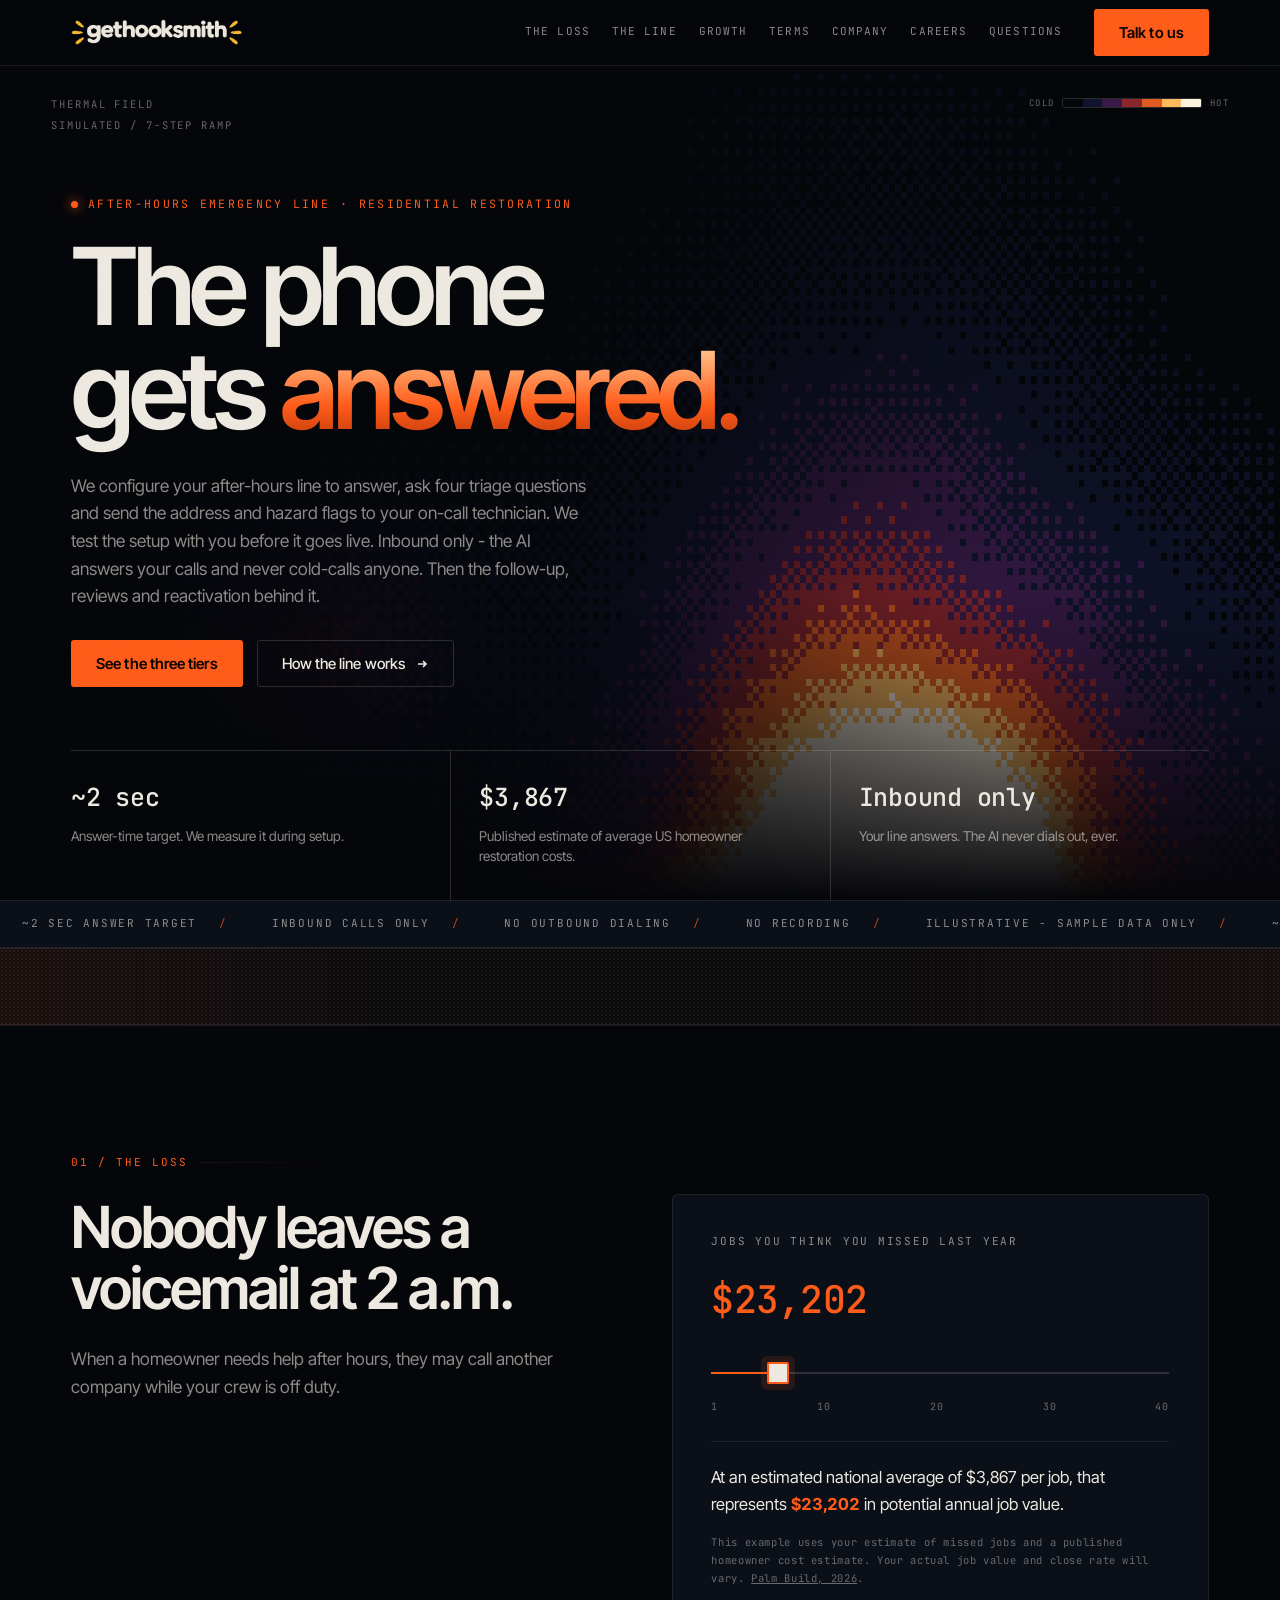
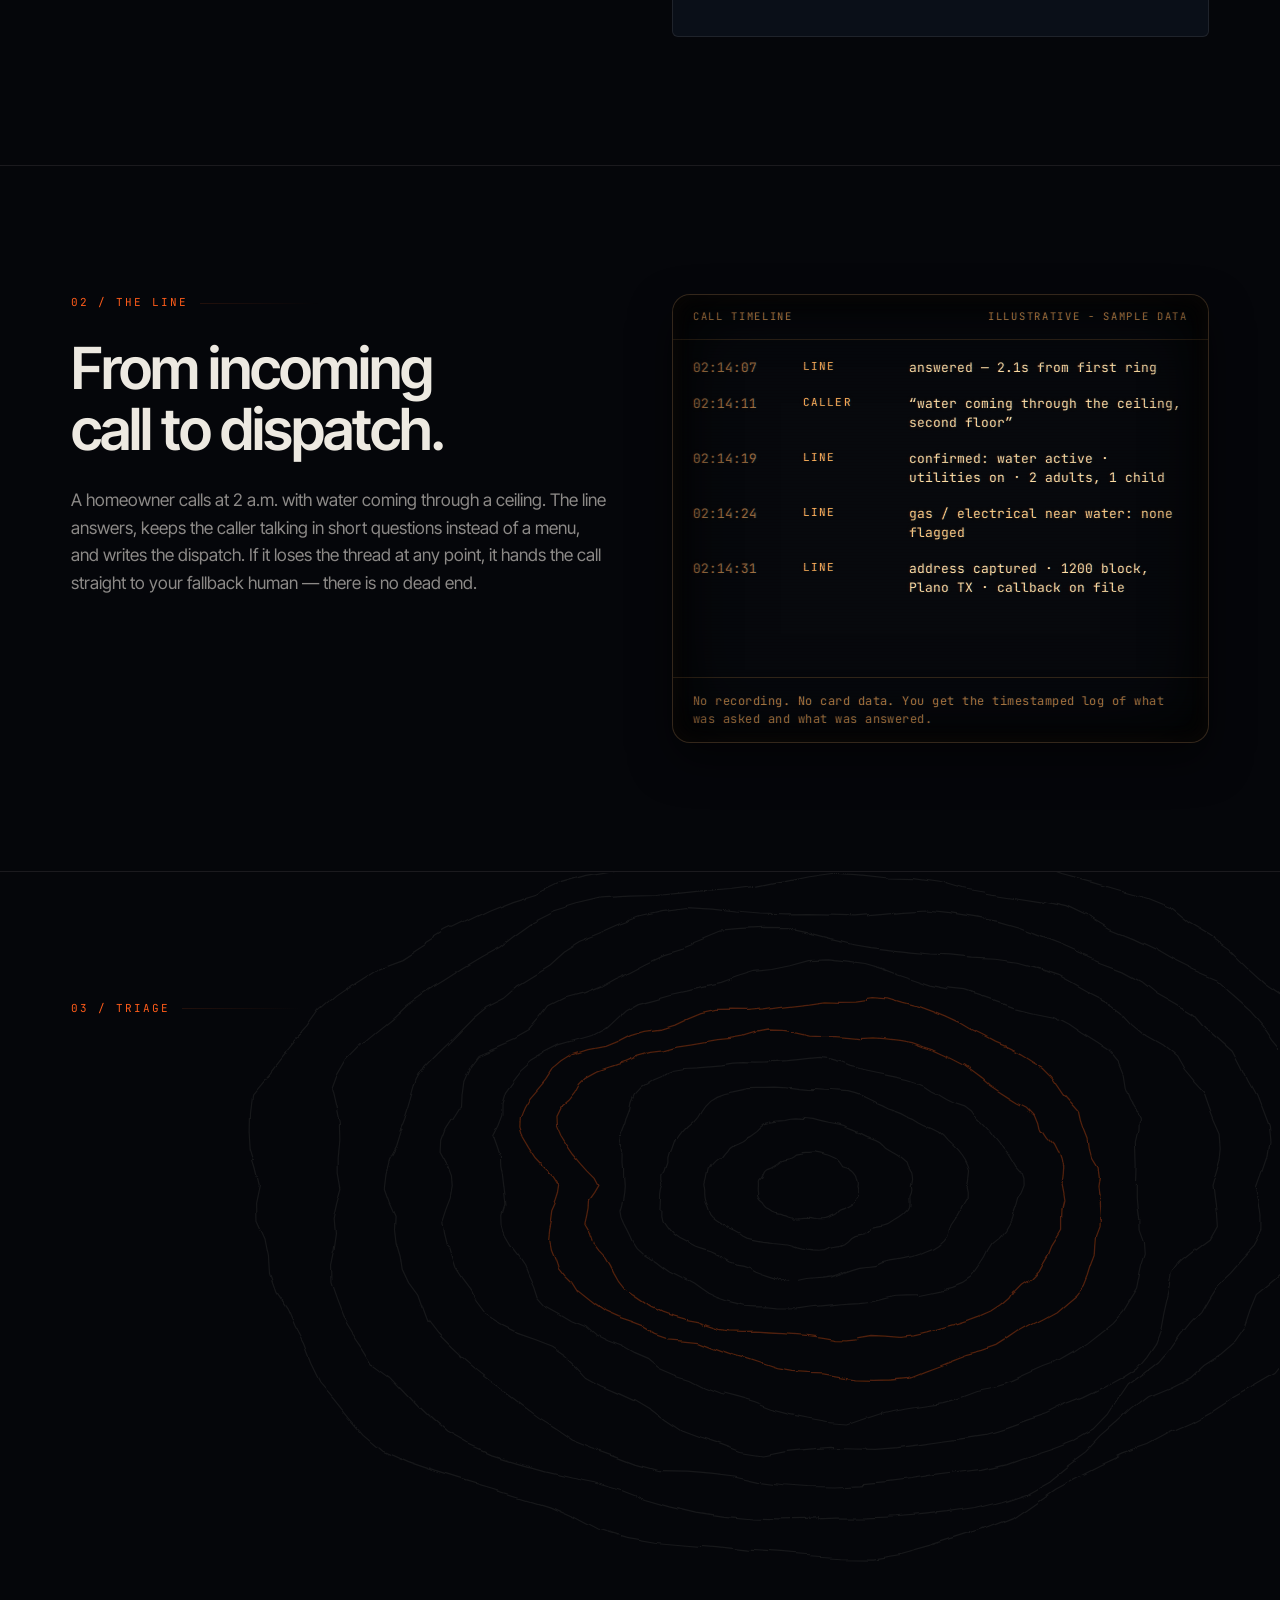
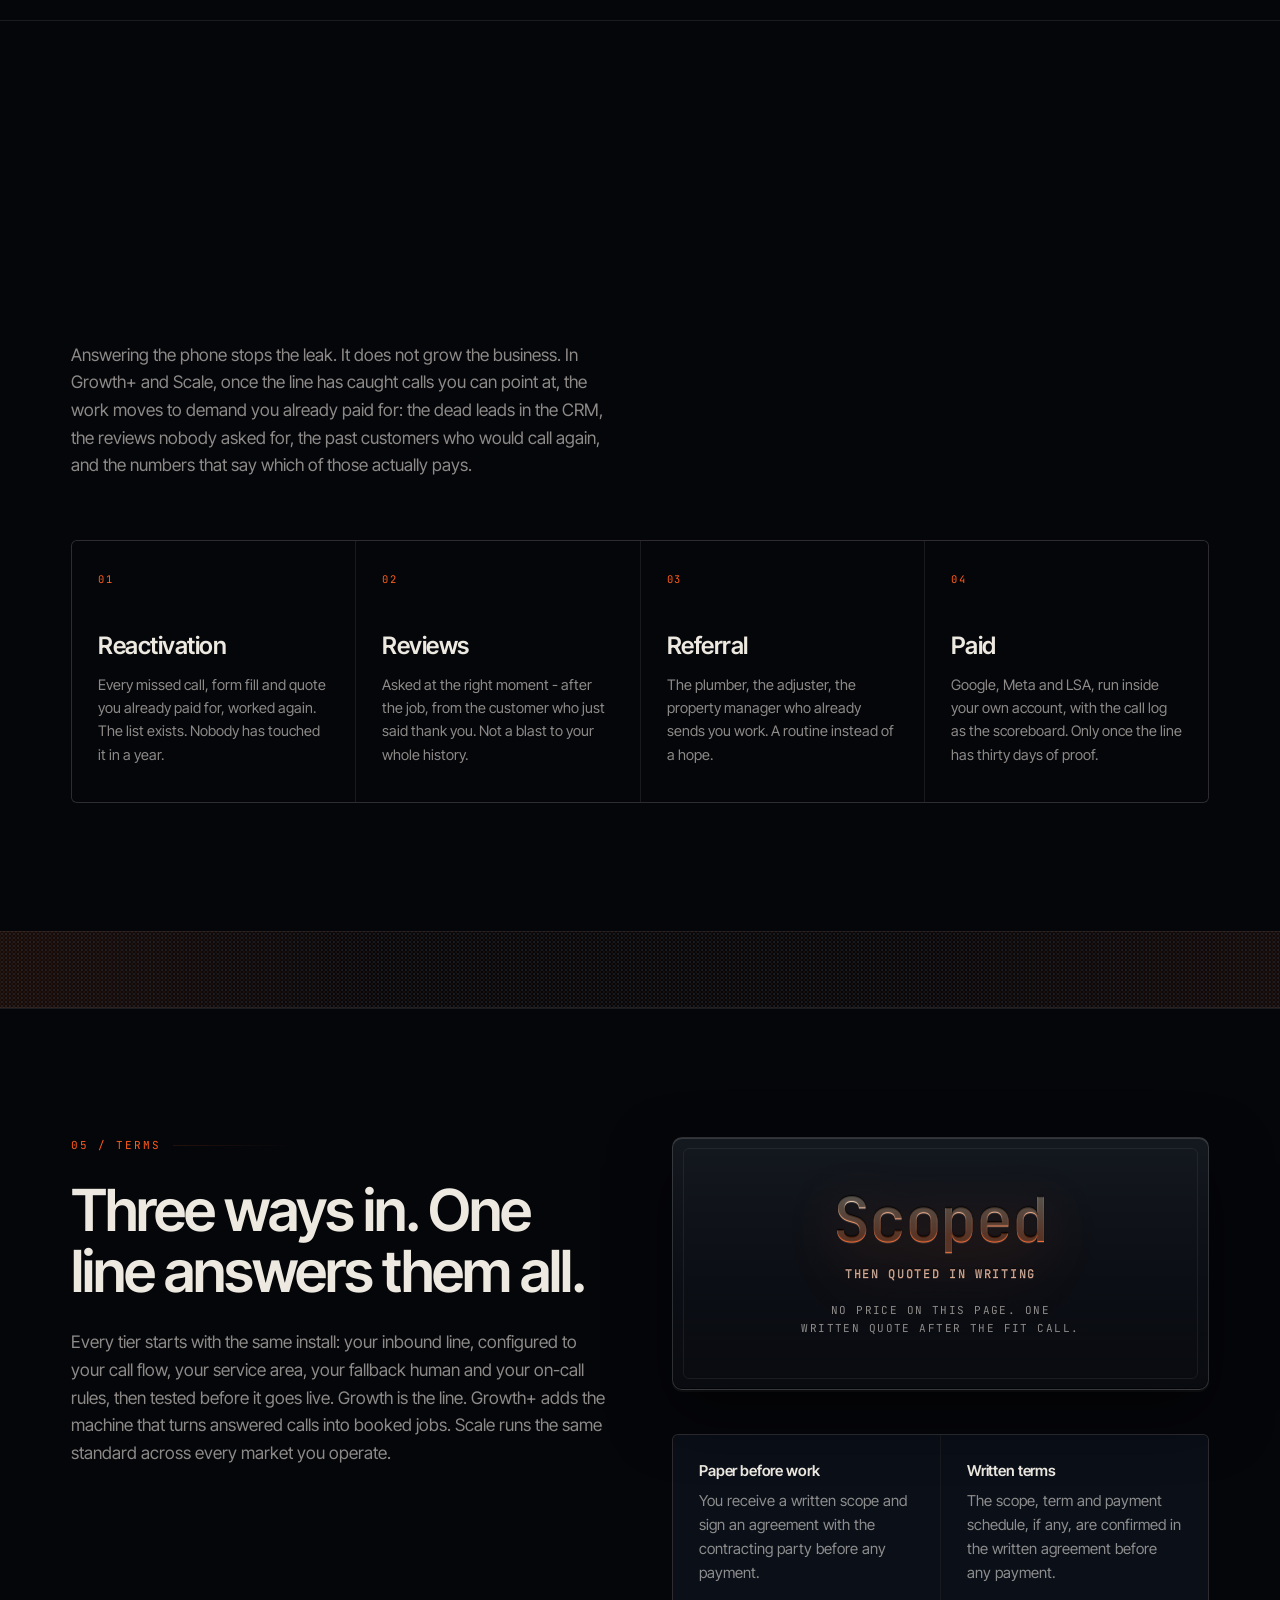
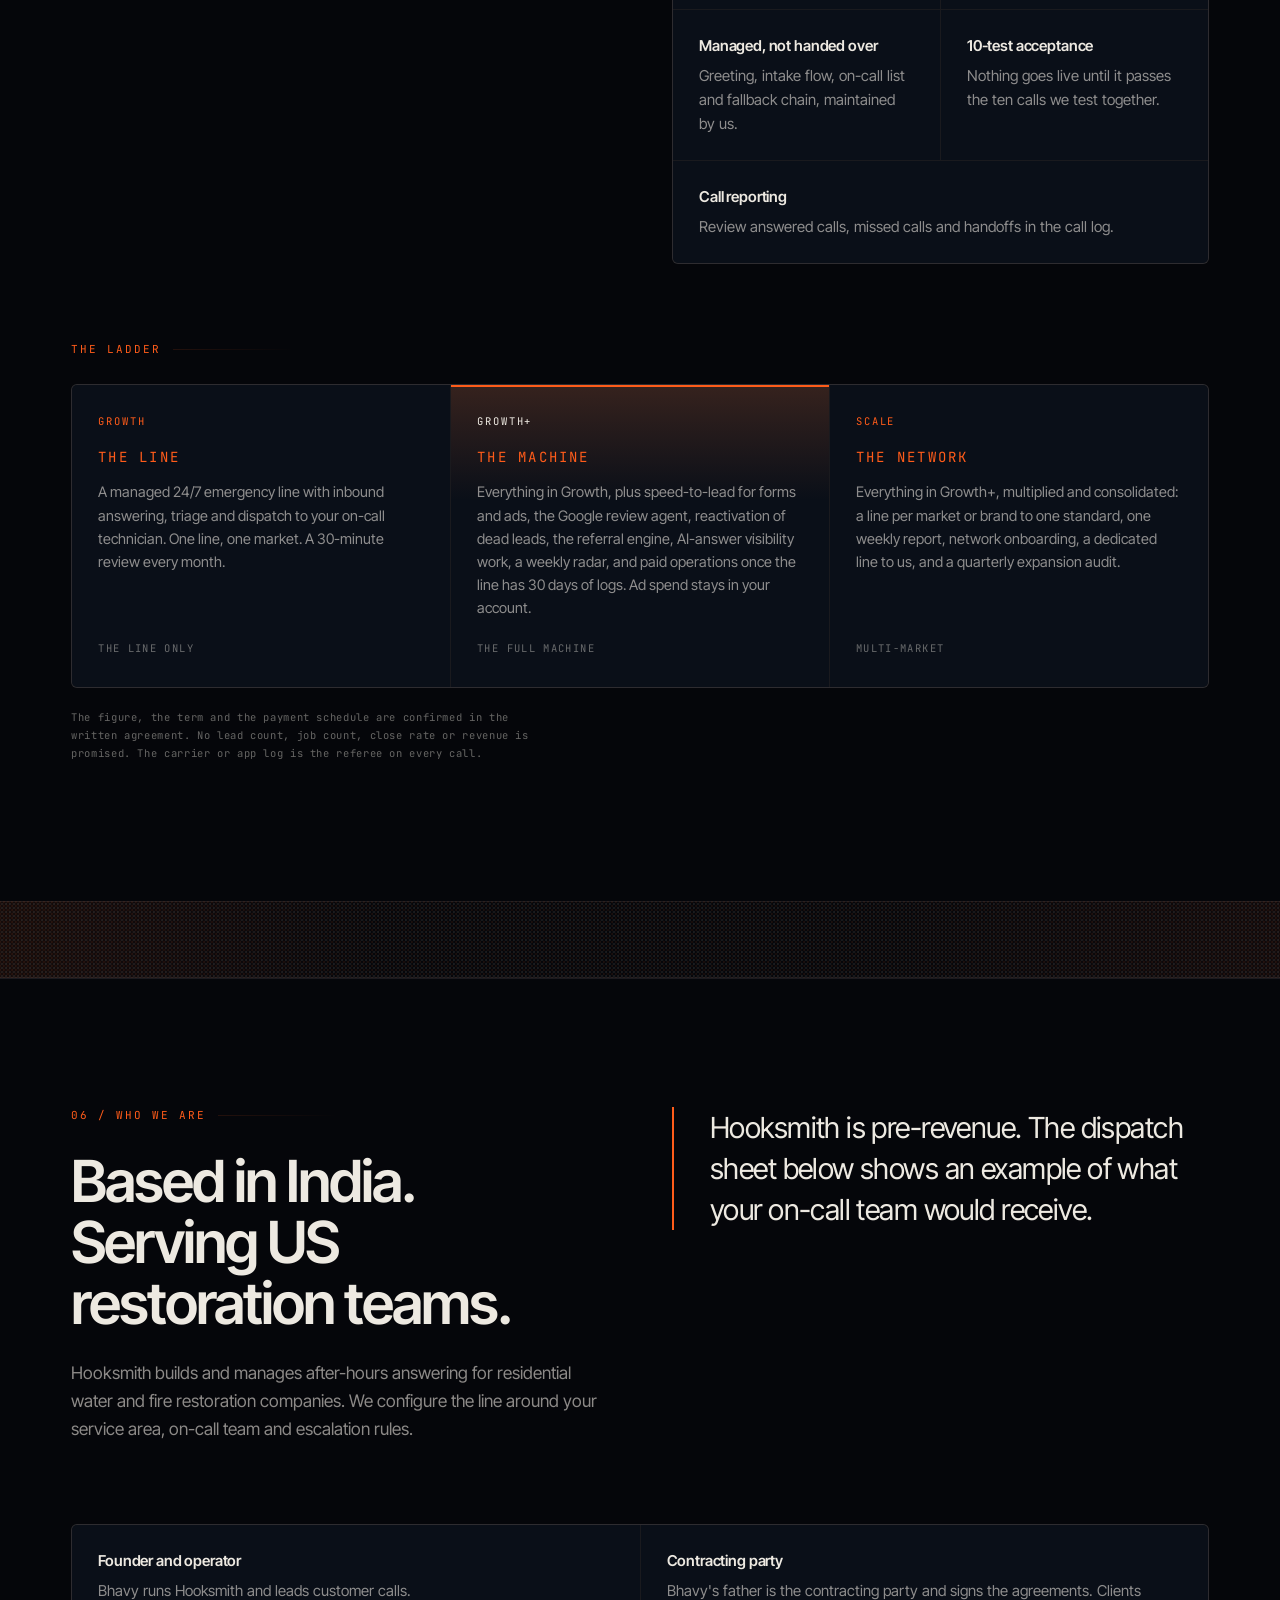
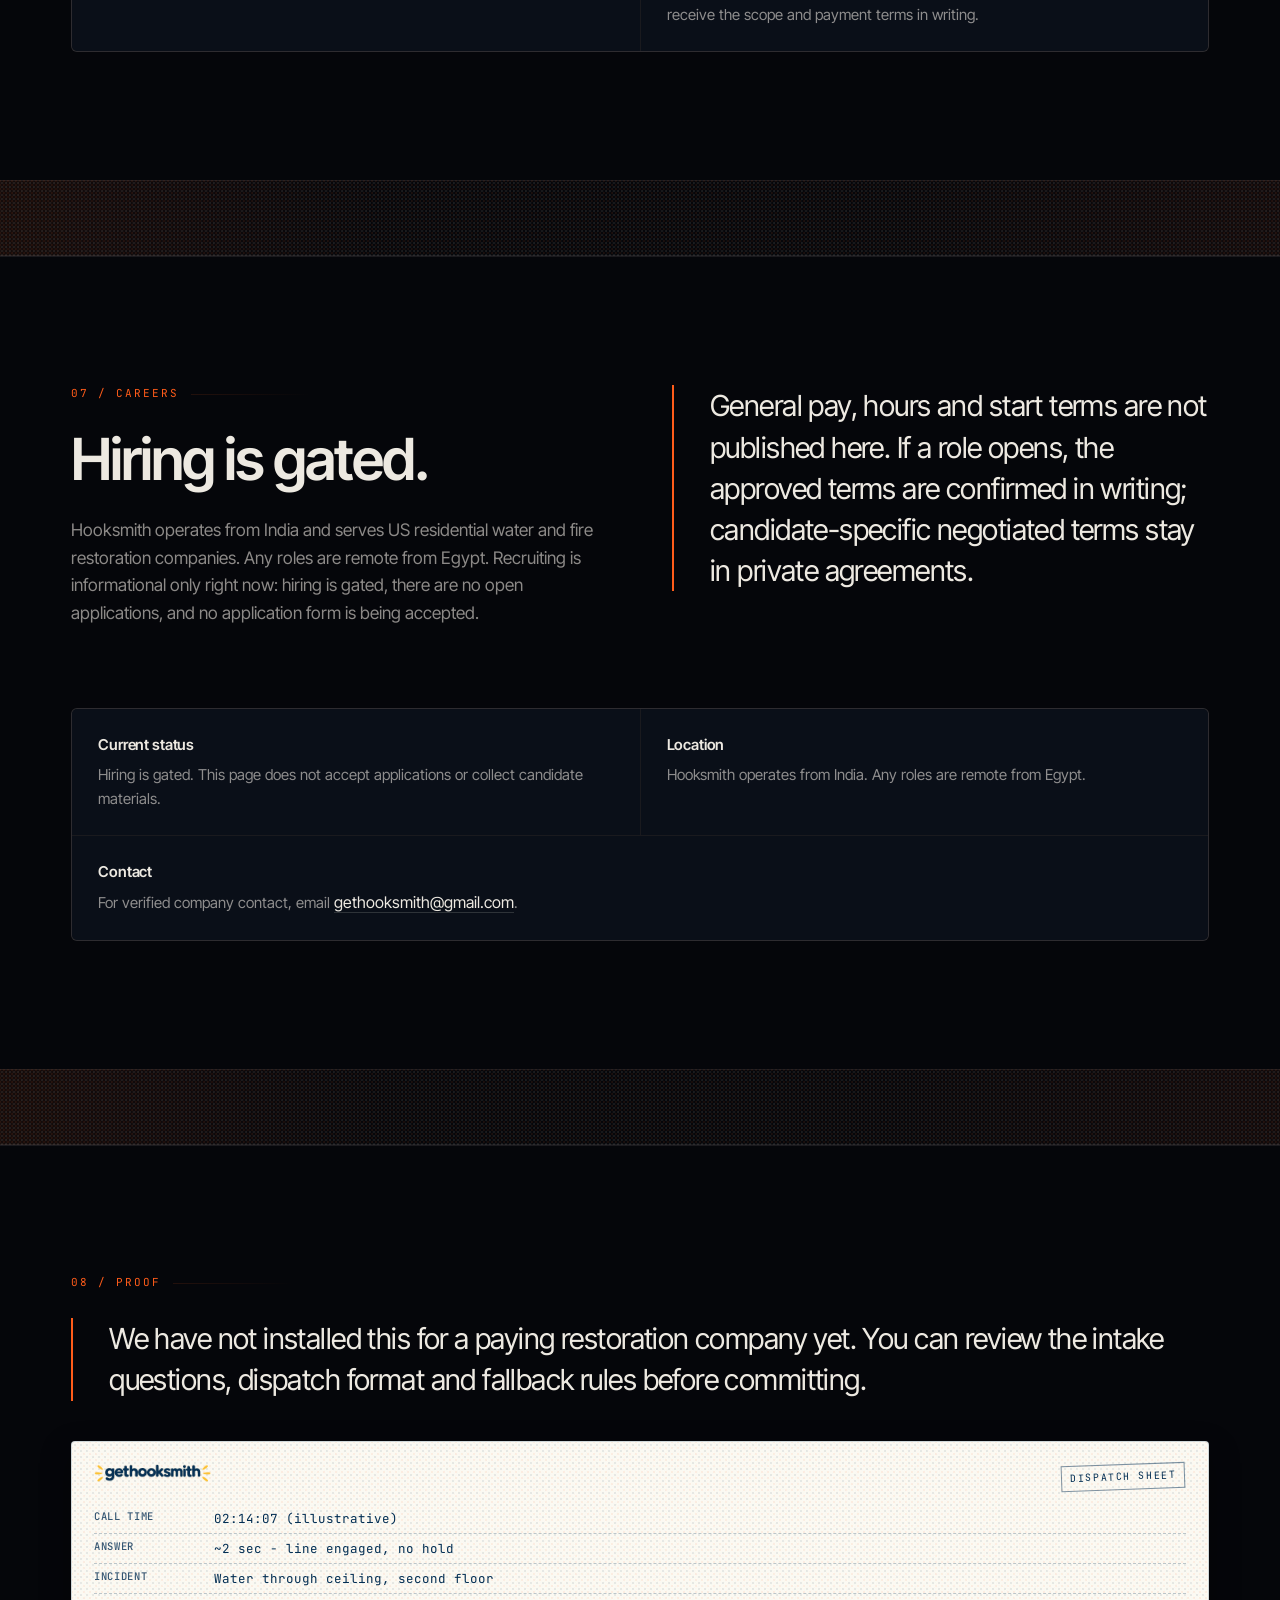
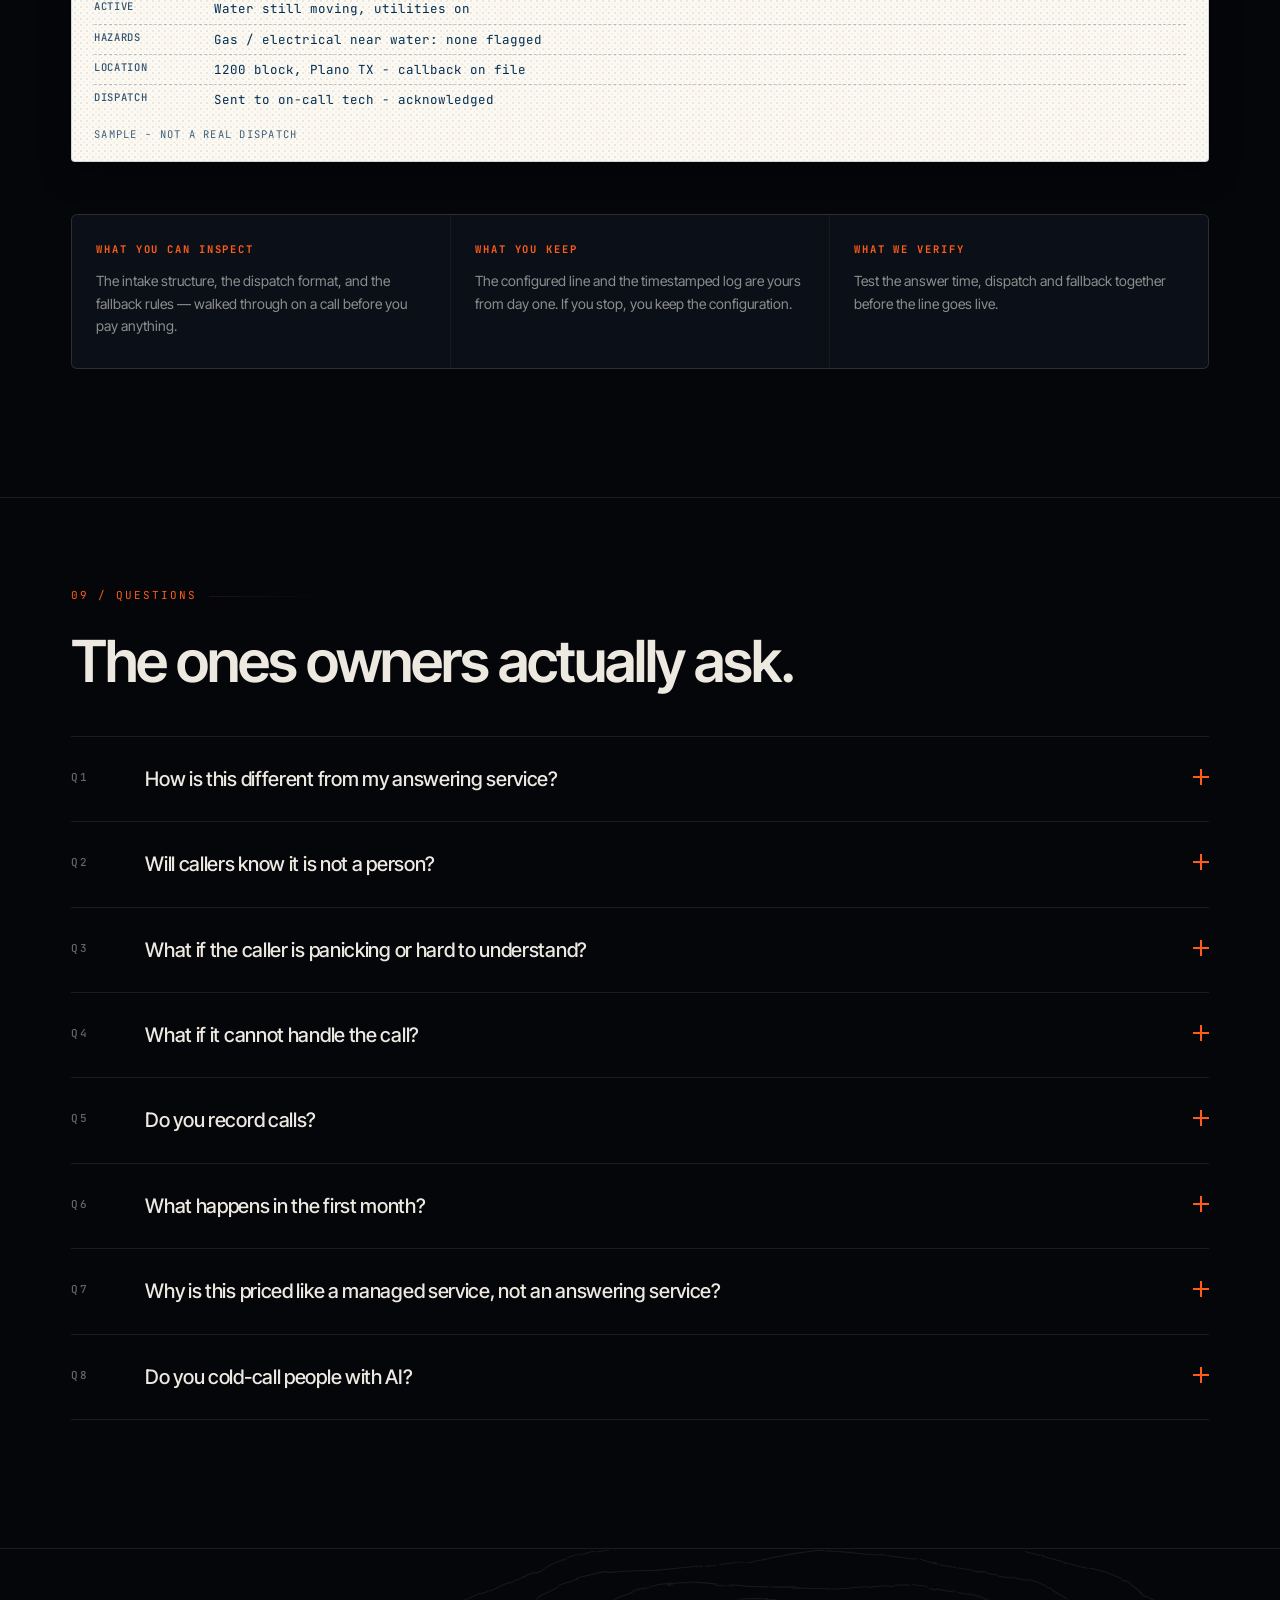
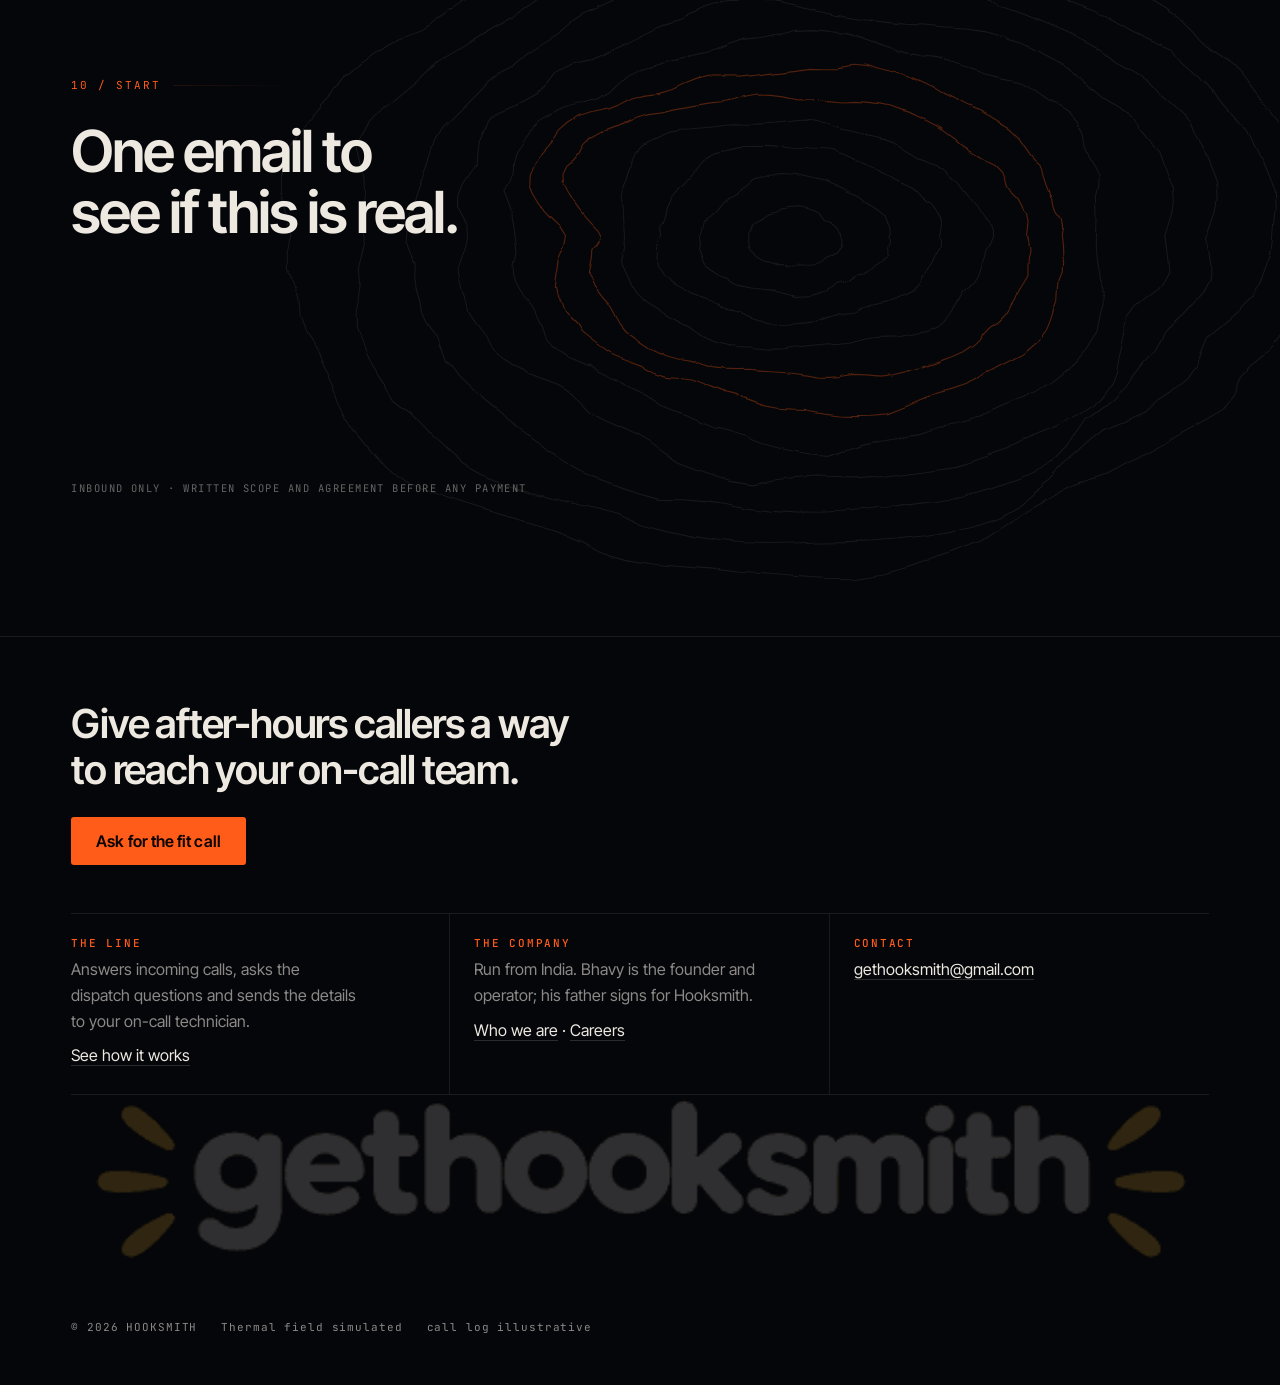
==== commit c5905606: "Publish Hooksmith site credibility update Co-authored-by: OpenBot <335604065+openbotgit[bot]@users.n" ====
--- a/index.html
+++ b/index.html
@@ -3,12 +3,14 @@
 <head>
 <meta charset="utf-8">
 <meta name="viewport" content="width=device-width, initial-scale=1">
-<title>Hooksmith - emergency response and growth for restoration companies</title>
-<meta name="description" content="Hooksmith runs the after-hours emergency line for residential water and fire restoration companies, then the growth work behind it: reactivation, reviews, referral and paid. The line answers in about two seconds, triages the call, and sends the dispatch to your on-call tech. Billed on the first caught call, never before.">
-<meta property="og:title" content="Hooksmith - the phone gets answered, then the business grows">
-<meta property="og:description" content="An AI emergency-response line for restoration companies, then the growth work behind it. Answers in ~2 seconds, triages, dispatches. Billed on the first caught call.">
+<title>Hooksmith - the after-hours line for restoration companies</title>
+<meta name="description" content="Hooksmith configures after-hours answering for residential water and fire restoration companies. The line collects incident details and routes them to your on-call team. Inbound only - no AI cold-calling.">
+<meta property="og:title" content="Hooksmith - the phone gets answered">
+<meta property="og:description" content="After-hours answering and call routing for residential restoration companies. Inbound only - no AI cold-calling.">
 <meta property="og:type" content="website">
+<meta property="og:site_name" content="Hooksmith">
 <meta name="color-scheme" content="dark">
+<meta name="theme-color" content="#05060A">
 <link rel="icon" href="[data-uri]">
 <link rel="preconnect" href="https://fonts.googleapis.com">
 <link rel="preconnect" href="https://fonts.gstatic.com" crossorigin>
@@ -24,8 +26,8 @@
   --mono:"JetBrains Mono",ui-monospace,"SF Mono",Menlo,Consolas,monospace;
   --pad:clamp(20px,4vw,56px);
   --maxw:1240px;
-  --mist:rgba(237,233,225,.56);
-  --faint:rgba(237,233,225,.34);
+  --mist:rgba(237,233,225,.58);
+  --faint:rgba(237,233,225,.42);
   --line:rgba(237,233,225,.09);
   --line2:rgba(237,233,225,.16);
   --heat-soft:rgba(255,92,26,.12);
@@ -65,12 +67,21 @@
 .top-in{max-width:var(--maxw);margin:0 auto;padding:0 var(--pad);height:64px;display:flex;align-items:center;gap:28px}
 .mark{display:flex;align-items:center;gap:11px;text-decoration:none;font-weight:600;letter-spacing:-.01em;font-size:17px}
 .mark-logo{display:inline-block;height:26px;aspect-ratio:1166/178;width:auto;background:url("[data-uri]") center/contain no-repeat;flex:none}
-.nav{display:flex;gap:26px;margin-left:auto}
-.nav a{font-family:var(--mono);font-size:11.5px;letter-spacing:.1em;text-transform:uppercase;color:var(--mist);text-decoration:none;padding:6px 0;border-bottom:1px solid transparent}
+.nav{display:flex;gap:22px;margin-left:auto}
+.nav a{font-family:var(--mono);font-size:11px;letter-spacing:.1em;text-transform:uppercase;color:var(--mist);text-decoration:none;padding:6px 0;border-bottom:1px solid transparent}
 .nav a:hover{color:var(--bone);border-bottom-color:var(--heat)}
 .top-cta{margin-left:4px;text-decoration:none}
-@media(max-width:900px){.nav{display:none}}
-@media(max-width:640px){.top-in{gap:14px;height:58px}.mark-logo{height:22px}.top-cta{margin-left:auto;padding:11px 15px;font-size:13.5px;white-space:nowrap}}
+.menu{display:none;position:relative;margin-left:auto}
+.menu summary{list-style:none;cursor:pointer;font-family:var(--mono);font-size:11px;letter-spacing:.14em;text-transform:uppercase;color:var(--mist);border:1px solid var(--line2);border-radius:3px;padding:9px 12px;user-select:none}
+.menu summary::-webkit-details-marker{display:none}
+.menu summary::after{content:"+";margin-left:8px;color:var(--heat)}
+.menu[open] summary{color:var(--bone);border-color:var(--heat)}
+.menu[open] summary::after{content:"-"}
+.menu nav{position:absolute;right:0;top:calc(100% + 10px);min-width:216px;background:var(--deep);border:1px solid var(--line2);border-radius:4px;padding:8px;display:flex;flex-direction:column;box-shadow:0 22px 48px rgba(0,0,0,.65)}
+.menu nav a{font-family:var(--mono);font-size:11.5px;letter-spacing:.1em;text-transform:uppercase;color:var(--mist);text-decoration:none;padding:11px 12px;border-radius:3px}
+.menu nav a:hover{background:var(--deep2);color:var(--bone)}
+@media(max-width:1020px){.nav{display:none}.menu{display:block}}
+@media(max-width:640px){.top-in{gap:12px;height:58px}.mark-logo{height:22px}.top-cta{margin-left:0;padding:11px 15px;font-size:13.5px;white-space:nowrap}}
 
 /* buttons */
 .btn{display:inline-flex;align-items:center;gap:10px;font:500 15px/1 var(--disp);letter-spacing:.005em;padding:15px 24px;border-radius:3px;text-decoration:none;border:1px solid transparent;cursor:pointer;transition:transform .18s cubic-bezier(.2,.8,.2,1),background .18s,border-color .18s}
@@ -87,10 +98,11 @@
 .wrap{max-width:var(--maxw);margin:0 auto;padding:clamp(72px,10vw,140px) var(--pad);position:relative;z-index:1}
 .label{font-family:var(--mono);font-size:var(--fs-label);letter-spacing:.18em;text-transform:uppercase;color:var(--heat);display:flex;align-items:center;gap:12px;margin:0 0 26px}
 .label::after{content:"";height:1px;flex:1;max-width:120px;background:linear-gradient(90deg,var(--heat-soft),transparent)}
-h1,h2,h3{margin:0;font-weight:600;letter-spacing:-.045em;text-wrap:balance}
-h2{font-size:var(--fs-h2);line-height:1.03}
+h1,h2,h3{margin:0;font-weight:600;text-wrap:balance}
+h1{letter-spacing:-.05em}
+h2{font-size:var(--fs-h2);line-height:1.05;letter-spacing:-.035em}
 h3{font-size:var(--fs-h3);letter-spacing:-.02em;line-height:1.2}
-.lead{color:var(--mist);font-size:var(--fs-lead);max-width:60ch;text-wrap:pretty}
+.lead{color:var(--mist);font-size:var(--fs-lead);line-height:1.6;max-width:58ch;text-wrap:pretty}
 .grid2{display:grid;grid-template-columns:minmax(0,1fr) minmax(0,1fr);gap:clamp(36px,5vw,84px);align-items:start}
 @media(max-width:880px){.grid2{grid-template-columns:1fr;gap:36px}}
 .mono{font-family:var(--mono)} .tnum{font-variant-numeric:tabular-nums}
@@ -108,7 +120,6 @@
 .hero{position:relative;min-height:100svh;display:flex;flex-direction:column;justify-content:flex-end;border-top:0;overflow:hidden}
 #field{position:absolute;inset:0;width:100%;height:100%;image-rendering:pixelated}
 .hero .scrim{position:absolute;inset:0;background:radial-gradient(120% 90% at 88% 88%,transparent 30%,rgba(5,6,10,.55) 78%),linear-gradient(90deg,rgba(5,6,10,.92) 22%,rgba(5,6,10,.55) 52%,rgba(5,6,10,.18) 78%),linear-gradient(0deg,var(--void) 0%,transparent 34%)}
-.hero .scan{position:absolute;inset:0;pointer-events:none;mix-blend-mode:overlay;opacity:.35;background:repeating-linear-gradient(0deg,rgba(0,0,0,.28) 0 1px,transparent 1px 3px)}
 .hero .meta{position:absolute;top:96px;left:var(--pad);right:var(--pad);display:flex;justify-content:space-between;align-items:flex-start;gap:16px;font-family:var(--mono);font-size:10.5px;letter-spacing:.18em;text-transform:uppercase;color:var(--faint);flex-wrap:wrap}
 .hero .meta .meta-left{display:flex;flex-direction:column;gap:4px}
 .hero .meta .meta-right{display:flex;flex-direction:column;gap:6px;align-items:flex-end}
@@ -116,7 +127,7 @@
 .ramp .bar{display:flex;width:140px;height:10px;border:1px solid var(--line2);border-radius:2px;overflow:hidden}
 .ramp .bar i{flex:1;display:block}
 .ramp .lab{font-size:9px;letter-spacing:.14em;color:var(--faint)}
-.hero-in{position:relative;max-width:var(--maxw);margin:0 auto;width:100%;padding:140px var(--pad) 0}
+.hero-in{position:relative;max-width:var(--maxw);margin:0 auto;width:100%;padding:152px var(--pad) 0}
 .kicker{font-family:var(--mono);font-size:11.5px;letter-spacing:.2em;text-transform:uppercase;color:var(--heat);margin:0 0 22px;display:flex;align-items:center;gap:10px}
 .kicker i{width:7px;height:7px;border-radius:50%;background:var(--heat);box-shadow:0 0 12px var(--heat);display:inline-block;animation:pulse 2.4s ease-in-out infinite}
 @keyframes pulse{0%,100%{opacity:1}50%{opacity:.35}}
@@ -124,8 +135,8 @@
 h1{font-size:var(--fs-h1);line-height:.96;letter-spacing:-.05em;font-weight:600;max-width:12ch}
 h1 em{font-style:normal;color:transparent;background:linear-gradient(180deg,#FFE3B0 4%,var(--heat) 62%,#B33308 96%);-webkit-background-clip:text;background-clip:text}
 .hero p.lead{margin:30px 0 0;max-width:52ch}
-.hero .acts{display:flex;gap:14px;flex-wrap:wrap;margin:36px 0 0}
-.facts{position:relative;margin-top:clamp(56px,8vh,96px);border-top:1px solid var(--line2);display:grid;grid-template-columns:repeat(3,1fr)}
+.hero .acts{display:flex;gap:14px;flex-wrap:wrap;margin:30px 0 0}
+.facts{position:relative;margin-top:clamp(52px,7vh,80px);border-top:1px solid var(--line2);display:grid;grid-template-columns:repeat(3,1fr)}
 .fact{padding:26px 28px 34px;border-left:1px solid var(--line2)}
 .fact:first-child{border-left:0;padding-left:0}
 .fact b{display:block;font-family:var(--mono);font-weight:500;font-size:clamp(19px,2vw,25px);letter-spacing:-.01em;color:var(--bone)}
@@ -192,19 +203,39 @@
 .nw{white-space:nowrap}
 .terms{list-style:none;margin:44px 0 0;padding:0;display:grid;grid-template-columns:1fr 1fr;gap:1px;background:var(--line);border:1px solid var(--line);border-radius:6px;overflow:hidden}
 .terms li{background:var(--deep);padding:24px 26px;font-size:15px;color:var(--mist);line-height:1.6}
+.terms li:last-child:nth-child(odd){grid-column:1/-1}
 .terms li b{display:block;color:var(--bone);font-weight:600;margin-bottom:6px;letter-spacing:-.01em}
 @media(max-width:820px){.terms{grid-template-columns:1fr}}
+
+/* careers: gates + notes */
+.steps{list-style:none;margin:28px 0 0;padding:0;display:grid;grid-template-columns:repeat(4,1fr);gap:1px;background:var(--line);border:1px solid var(--line);border-radius:6px;overflow:hidden;counter-reset:step}
+.steps li{background:var(--deep);padding:24px 24px 28px;counter-increment:step;color:var(--mist);font-size:14.5px;line-height:1.6}
+.steps li::before{content:"0" counter(step);display:block;font-family:var(--mono);font-size:10.5px;letter-spacing:.18em;color:var(--heat);margin-bottom:18px}
+.steps li b{display:block;color:var(--bone);font-weight:600;margin-bottom:8px;font-size:15.5px;letter-spacing:-.01em}
+.note{margin-top:28px;border:1px solid var(--line2);border-left:2px solid var(--heat);border-radius:3px;background:var(--deep);padding:22px 24px}
+.note p{margin:0;color:var(--mist);font-size:15px;line-height:1.6;max-width:88ch}
+.note p+p{margin-top:12px}
+.note b{color:var(--bone);font-weight:600}
+@media(max-width:1000px){.steps{grid-template-columns:1fr 1fr}}
+@media(max-width:560px){.steps{grid-template-columns:1fr}}
 
 /* ladder */
 .ladder{display:grid;grid-template-columns:repeat(3,1fr);gap:1px;background:var(--line);border:1px solid var(--line);border-radius:6px;overflow:hidden;margin-top:22px}
 .rung{background:var(--deep);padding:28px 26px 30px;display:flex;flex-direction:column}
 .rung .nm{font-family:var(--mono);font-size:10.5px;letter-spacing:.18em;text-transform:uppercase;color:var(--heat);margin-bottom:20px}
+.rung--lead{background:linear-gradient(180deg,var(--heat-soft),var(--deep) 38%);box-shadow:inset 0 2px 0 var(--heat)}
+.rung--lead .nm{color:var(--bone)}
+.rung--lead .pick{color:var(--heat)}
 .rung .pr{font-family:var(--mono);font-size:clamp(25px,2.5vw,33px);letter-spacing:-.03em;color:var(--bone);font-variant-numeric:tabular-nums;line-height:1}
 .rung .pr small{font-size:.42em;letter-spacing:.08em;color:var(--mist);margin-left:3px}
 .rung p{margin:16px 0 0;font-size:14.5px;line-height:1.6;color:var(--mist)}
 .rung .pick{margin-top:auto;padding-top:20px;font-family:var(--mono);font-size:10.5px;letter-spacing:.13em;text-transform:uppercase;color:var(--faint)}
 @media(max-width:820px){.ladder{grid-template-columns:1fr}}
 .fine{margin-top:20px;font-family:var(--mono);font-size:10.5px;letter-spacing:.06em;color:var(--faint);line-height:1.75;max-width:78ch}
+.rung .pr--word{font-family:var(--mono);font-size:clamp(12px,1.4vw,14px);letter-spacing:.16em;text-transform:uppercase;color:var(--heat);line-height:1}
+.plate--word .amt--word{font-size:clamp(38px,5vw,62px);letter-spacing:-.02em}
+.plate--word .amt--word small{display:block;font-size:clamp(10px,1.1vw,12px);letter-spacing:.14em;text-transform:uppercase;vertical-align:0;margin-top:14px;line-height:1.6}
+.plate--word .cap{margin-top:18px}
 
 /* proof */
 .pull{border-left:2px solid var(--heat);padding-left:clamp(20px,3vw,36px)}
@@ -283,9 +314,10 @@
 
 /* mobile alignment pass */
 @media(max-width:760px){
-  .hero-in{padding:112px 20px 0}
+  .hero-in{padding:152px 20px 0}
   .hero .meta{top:74px;left:20px;right:20px}
-  .kicker{font-size:10.5px;letter-spacing:.14em;gap:8px}
+  .kicker{font-size:10.5px;letter-spacing:.14em;gap:8px;align-items:flex-start}
+  .kicker i{margin-top:5px;flex:0 0 7px}
   .lead{max-width:100%}
   .wrap{padding:64px 20px}
   .facts{margin-top:44px}
@@ -302,11 +334,12 @@
 @media(max-width:560px){
   .top-in{padding:0 16px;height:56px;gap:10px}
   .top-cta{padding:10px 14px;font-size:13px}
-  .hero-in{padding:104px 16px 0}
+  .hero-in{padding:142px 16px 0}
   h1{font-size:clamp(42px,11.5vw,56px);max-width:100%;line-height:.98}
   .hero p.lead{margin-top:20px;font-size:16.5px}
   .acts{flex-direction:column;align-items:stretch;gap:10px;margin-top:28px}
   .acts .btn{justify-content:center;width:100%}
+  .kicker-x{display:none}
   .wrap{padding:56px 16px}
   .label{margin-bottom:18px}
   h2{font-size:clamp(30px,8vw,40px)}
@@ -341,7 +374,7 @@
 @media(max-width:390px){
   .top-in{padding:0 14px}
   .wrap{padding:52px 14px}
-  .hero-in{padding:100px 14px 0}
+  .hero-in{padding:138px 14px 0}
   .btn{padding:14px 16px;font-size:14.5px}
   .faq .a{padding-left:0}
   .footer-wrap{padding:0 14px}
@@ -363,9 +396,23 @@
       <a href="#line">The line</a>
       <a href="#growth">Growth</a>
       <a href="#terms">Terms</a>
+      <a href="#company">Company</a>
+      <a href="#careers">Careers</a>
       <a href="#questions">Questions</a>
     </nav>
-    <a class="btn btn-heat top-cta" href="#contact">Start the pilot</a>
+    <details class="menu">
+      <summary>Menu</summary>
+      <nav aria-label="Sections, compact">
+        <a href="#loss">The loss</a>
+        <a href="#line">The line</a>
+        <a href="#growth">Growth</a>
+        <a href="#terms">Terms</a>
+        <a href="#company">Company</a>
+        <a href="#careers">Careers</a>
+        <a href="#questions">Questions</a>
+      </nav>
+    </details>
+    <a class="btn btn-heat top-cta" href="#contact">Talk to us</a>
   </div>
 </header>
 
@@ -375,7 +422,6 @@
 <section class="hero" aria-label="Introduction">
   <canvas id="field" aria-hidden="true"></canvas>
   <div class="scrim" aria-hidden="true"></div>
-  <div class="scan" aria-hidden="true"></div>
   <div class="meta" aria-hidden="true">
     <div class="meta-left"><span>THERMAL FIELD</span><span>SIMULATED / 7-STEP RAMP</span></div>
     <div class="meta-right">
@@ -389,22 +435,22 @@
     </div>
   </div>
   <div class="hero-in">
-    <p class="kicker"><i></i>Emergency response + growth · Residential restoration</p>
+    <p class="kicker"><i></i>After-hours emergency line<span class="kicker-x"> · Residential restoration</span></p>
     <h1>The phone gets <em>answered.</em></h1>
-    <p class="lead">Hooksmith runs the after-hours line for restoration companies - answered in about two seconds,
-      the four questions that decide the dispatch, the address on your on-call tech&rsquo;s phone. Then the part
-      that actually grows the business: the leads you already paid for, worked again. You are billed when it
-      catches a call &mdash; never before.</p>
+    <p class="lead">We configure your after-hours line to answer, ask four triage questions and send the address
+      and hazard flags to your on-call technician. We test the setup with you before it goes live.
+      Inbound only - the AI answers your calls and never cold-calls anyone. Then the follow-up, reviews and
+      reactivation behind it.</p>
     <div class="acts">
-      <a class="btn btn-heat" href="#contact">Start the $2,000 pilot</a>
-      <a class="btn btn-ghost" href="#line">See what it asks
+      <a class="btn btn-heat" href="#terms">See the three tiers</a>
+      <a class="btn btn-ghost" href="#line">How the line works
         <svg width="14" height="14" viewBox="0 0 14 14" fill="none" aria-hidden="true"><path d="M3 7h8M8 4l3 3-3 3" stroke="currentColor" stroke-width="1.6"/></svg>
       </a>
     </div>
     <div class="facts">
-      <div class="fact"><b class="tnum">~2 sec</b><span>Time to answer, around the clock. No hold music, no menu.</span></div>
-      <div class="fact"><b class="tnum">$3,867</b><span>National average residential water damage job. The number a miss costs you.</span></div>
-      <div class="fact"><b class="tnum">$0 until</b><span>Until the line catches its first real call, nothing is invoiced.</span></div>
+      <div class="fact"><b class="tnum">~2 sec</b><span>Answer-time target. We measure it during setup.</span></div>
+      <div class="fact"><b class="tnum">$3,867</b><span>Published estimate of average US homeowner restoration costs.</span></div>
+      <div class="fact"><b class="tnum">Inbound only</b><span>Your line answers. The AI never dials out, ever.</span></div>
     </div>
   </div>
 </section>
@@ -413,16 +459,16 @@
 <div class="marquee" aria-hidden="true">
   <div class="marquee-track">
     <div class="marquee-group">
-      <span class="marquee-item">~2 sec answer</span>
-      <span class="marquee-item">billed on the first caught call</span>
-      <span class="marquee-item">no card before proof</span>
+      <span class="marquee-item">~2 sec answer target</span>
+      <span class="marquee-item">inbound calls only</span>
+      <span class="marquee-item">no outbound dialing</span>
       <span class="marquee-item">no recording</span>
       <span class="marquee-item">Illustrative - sample data only</span>
     </div>
     <div class="marquee-group" aria-hidden="true">
-      <span class="marquee-item">~2 sec answer</span>
-      <span class="marquee-item">billed on the first caught call</span>
-      <span class="marquee-item">no card before proof</span>
+      <span class="marquee-item">~2 sec answer target</span>
+      <span class="marquee-item">inbound calls only</span>
+      <span class="marquee-item">no outbound dialing</span>
       <span class="marquee-item">no recording</span>
       <span class="marquee-item">Illustrative - sample data only</span>
     </div>
@@ -438,9 +484,7 @@
       <div>
         <p class="label rv">01 / The loss</p>
         <h2 class="rv">Nobody leaves a voicemail at 2 a.m.</h2>
-        <p class="lead rv" style="margin-top:26px">They hang up and call the next company on the list. Restoration is one of the few
-          trades where the first competent answer wins the job outright &mdash; and the calls that decide your
-          month arrive while your crew is asleep.</p>
+        <p class="lead rv" style="margin-top:26px">When a homeowner needs help after hours, they may call another company while your crew is off duty.</p>
       </div>
       <div class="rv">
         <div class="calc" role="group" aria-labelledby="calc-lbl">
@@ -450,12 +494,8 @@
           </div>
           <input type="range" id="missed" min="1" max="40" step="1" value="6" aria-label="Missed after-hours jobs per year">
           <div class="ticks" aria-hidden="true"><span>1</span><span>10</span><span>20</span><span>30</span><span>40</span></div>
-          <p class="verdict">At the national average of $3,867 a job, that is <b class="tnum" id="verdict">$23,202</b> a year
-            walking to whoever answered. One caught job a month covers most of the $5,000 retainer; a claim-sized job
-            covers it twice.</p>
-          <p class="assump">We are not telling you that you lost these. You are. If your number is zero, we are not a fit
-            &mdash; and we will say so on the call instead of arguing. Figure: 2026 industry average, single-family
-            water damage &mdash; <a href="https://www.palmbld.com/blog/water-damage-restoration-cost-2026" rel="noopener">palmbld, 2026</a>.</p>
+          <p class="verdict">At an estimated national average of $3,867 per job, that represents <b class="tnum" id="verdict">$23,202</b> in potential annual job value.</p>
+          <p class="assump">This example uses your estimate of missed jobs and a published homeowner cost estimate. Your actual job value and close rate will vary. <a href="https://www.palmbld.com/blog/water-damage-restoration-cost-2026" rel="noopener">Palm Build, 2026</a>.</p>
         </div>
       </div>
     </div>
@@ -468,7 +508,7 @@
     <div class="grid2">
       <div>
         <p class="label rv">02 / The line</p>
-        <h2 class="rv">Ninety seconds, start to dispatch.</h2>
+        <h2 class="rv">From incoming call to dispatch.</h2>
         <p class="lead rv" style="margin-top:26px">A homeowner calls at 2 a.m. with water coming through a ceiling. The line
           answers, keeps the caller talking in short questions instead of a menu, and writes the dispatch.
           If it loses the thread at any point, it hands the call straight to your fallback human &mdash;
@@ -517,16 +557,14 @@
         <p class="label rv">04 / Growth</p>
         <h2 class="rv">The line is the first install, not the last.</h2>
         <p class="lead rv" style="margin-top:26px">Answering the phone stops the leak. It does not grow the business.
-          Once the line has caught calls you can point at, the work moves to demand you already paid for: the dead
+          In Growth+ and Scale, once the line has caught calls you can point at, the work moves to demand you already paid for: the dead
           leads in the CRM, the reviews nobody asked for, the past customers who would call again, and the numbers
           that say which of those actually pays.</p>
       </div>
       <div class="rv">
         <div class="pull">
           <p>We are not selling a receptionist.</p>
-          <p>The line is how we prove we can catch a job before we ask to be paid for growth. If it never catches
-            anything, there is nothing to grow and you owe nothing past the pilot. That is the whole reason it
-            comes first.</p>
+          <p>If it never catches anything, there is nothing to grow - and we will tell you that instead of selling you the machine.</p>
         </div>
       </div>
     </div>
@@ -547,21 +585,20 @@
     <div class="grid2">
       <div>
         <p class="label rv">05 / Terms</p>
-        <h2 class="rv">Two thousand to prove it. Five to grow it.</h2>
-        <p class="lead rv" style="margin-top:26px">The pilot is a fixed build: agent configured to your call flow, your service
-          area, your fallback human, your on-call rules. Billed on the first caught call. If you continue, the whole
-          two thousand comes back as your first month. If it never catches a call, you owe nothing.</p>
+        <h2 class="rv">Three ways in. One line answers them all.</h2>
+        <p class="lead rv" style="margin-top:26px">Every tier starts with the same install: your inbound line, configured to your call flow, your service area, your fallback human and your on-call rules, then tested before it goes live. Growth is the line. Growth+ adds the machine that turns answered calls into booked jobs. Scale runs the same standard across every market you operate.</p>
       </div>
       <div class="rv">
-        <div class="plate">
-          <div class="amt"><small>$</small>2,000</div>
-          <div class="cap">Response pilot &mdash; <span class="nw">one-time</span>, credited to month&nbsp;1</div>
+        <div class="plate plate--word">
+          <div class="amt amt--word">Scoped<small>then quoted in writing</small></div>
+          <div class="cap">No price on this page. One written quote after the fit call.</div>
         </div>
         <ul class="terms">
-          <li><b>Billed on the first caught call</b>Nothing is invoiced until the line catches a real emergency. Not setup day.</li>
-          <li><b>Credited against month 1</b>If you continue, the full pilot fee comes off your first monthly invoice.</li>
-          <li><b>A ring-out month is free</b>If a call rings out and we miss it, that month costs you nothing.</li>
-          <li><b>No card before proof</b>We do not take card details before the first caught call. Invoicing only.</li>
+          <li><b>Paper before work</b>You receive a written scope and sign an agreement with the contracting party before any payment.</li>
+          <li><b>Written terms</b>The scope, term and payment schedule, if any, are confirmed in the written agreement before any payment.</li>
+          <li><b>Managed, not handed over</b>Greeting, intake flow, on-call list and fallback chain, maintained by us.</li>
+          <li><b>10-test acceptance</b>Nothing goes live until it passes the ten calls we test together.</li>
+          <li><b>Call reporting</b>Review answered calls, missed calls and handoffs in the call log.</li>
         </ul>
       </div>
     </div>
@@ -571,26 +608,76 @@
       <div class="ladder">
         <div class="rung">
           <span class="nm">Growth</span>
-          <div class="pr">$5,000<small>/mo</small></div>
-          <p>The line, running. Reactivation of dead leads, review growth, referral engine, a monthly numbers review.</p>
-          <span class="pick">The default</span>
+          <div class="pr pr--word">The line</div>
+          <p>A managed 24/7 emergency line with inbound answering, triage and dispatch to your on-call technician. One line, one market. A 30-minute review every month.</p>
+          <span class="pick">The line only</span>
+        </div>
+        <div class="rung rung--lead">
+          <span class="nm">Growth+</span>
+          <div class="pr pr--word">The machine</div>
+          <p>Everything in Growth, plus speed-to-lead for forms and ads, the Google review agent, reactivation of dead leads, the referral engine, AI-answer visibility work, a weekly radar, and paid operations once the line has 30 days of logs. Ad spend stays in your account.</p>
+          <span class="pick">The full machine</span>
         </div>
         <div class="rung">
-          <span class="nm">Growth+</span>
-          <div class="pr">$7,500<small>/mo</small></div>
-          <p>All of Growth, plus Google, Meta and LSA operations, campaign summaries, competitor mini-map. Ad spend stays in your account.</p>
-          <span class="pick">When you want demand bought</span>
+          <span class="nm">Scale</span>
+          <div class="pr pr--word">The network</div>
+          <p>Everything in Growth+, multiplied and consolidated: a line per market or brand to one standard, one weekly report, network onboarding, a dedicated line to us, and a quarterly expansion audit.</p>
+          <span class="pick">Multi-market</span>
         </div>
-        <div class="rung">
-          <span class="nm">Multi-line</span>
-          <div class="pr">$15,000<small>/mo</small></div>
-          <p>Several lines and markets under one operating standard, consolidated reporting. Franchises, insurance networks, agencies.</p>
-          <span class="pick">More than one market</span>
+      </div>
+      <p class="fine">The figure, the term and the payment schedule are confirmed in the written agreement.
+        No lead count, job count, close rate or revenue is promised. The carrier or app log is the referee on every call.</p>
+    </div>
+  </div>
+</section>
+
+<div class="band" aria-hidden="true"></div>
+
+<!-- ============ 06 WHO WE ARE ============ -->
+<section class="sec" id="company">
+  <div class="wrap">
+    <div class="grid2">
+      <div>
+        <p class="label rv">06 / Who we are</p>
+        <h2 class="rv">Based in India. Serving US restoration teams.</h2>
+        <p class="lead rv" style="margin-top:26px">Hooksmith builds and manages after-hours answering for residential water and fire restoration companies. We configure the line around your service area, on-call team and escalation rules.</p>
+      </div>
+      <div class="rv">
+        <div class="pull">
+          <p>Hooksmith is pre-revenue. The dispatch sheet below shows an example of what your on-call team would receive.</p>
         </div>
       </div>
-      <p class="fine">Every tier is month-to-month after three monthly invoices. Nothing is invoiced before the first caught call.
-        No lead count, job count, close rate or revenue is promised. The carrier or app log is the referee on every call.</p>
-    </div>
+    </div>
+    <ul class="terms rv" style="margin-top:clamp(40px,5vw,64px)">
+      <li><b>Founder and operator</b>Bhavy runs Hooksmith and leads customer calls.</li>
+      <li><b>Contracting party</b>Bhavy's father is the contracting party and signs the agreements. Clients receive the scope and payment terms in writing.</li>
+    </ul>
+  </div>
+</section>
+
+<div class="band" aria-hidden="true"></div>
+
+<!-- ============ 07 CAREERS ============ -->
+<section class="sec" id="careers">
+  <div class="wrap">
+    <div class="grid2">
+      <div>
+        <p class="label rv">07 / Careers</p>
+        <h2 class="rv">Hiring is gated.</h2>
+        <p class="lead rv" style="margin-top:26px">Hooksmith operates from India and serves US residential water and fire restoration companies. Any roles are remote from Egypt. Recruiting is informational only right now: hiring is gated, there are no open applications, and no application form is being accepted.</p>
+      </div>
+      <div class="rv">
+        <div class="pull">
+          <p>General pay, hours and start terms are not published here. If a role opens, the approved terms are confirmed in writing; candidate-specific negotiated terms stay in private agreements.</p>
+        </div>
+      </div>
+    </div>
+
+    <ul class="terms rv" style="margin-top:clamp(40px,5vw,64px)">
+      <li><b>Current status</b>Hiring is gated. This page does not accept applications or collect candidate materials.</li>
+      <li><b>Location</b>Hooksmith operates from India. Any roles are remote from Egypt.</li>
+      <li><b>Contact</b>For verified company contact, email <a class="footer-link footer-link-plain" href="mailto:gethooksmith@gmail.com?subject=Hooksmith%20contact&amp;body=Message%3A%0A">gethooksmith@gmail.com</a>.</li>
+    </ul>
   </div>
 </section>
 
@@ -599,15 +686,9 @@
 <!-- ============ 05 PROOF ============ -->
 <section class="sec" id="proof">
   <div class="wrap">
-    <p class="label rv">06 / Proof</p>
+    <p class="label rv">08 / Proof</p>
     <div class="pull rv">
-      <p>There are no client logos on this page.</p>
-      <p>We have not installed this for a paying restoration company yet, and we are not going to put five invented
-        testimonials up to make it feel otherwise. No stock photo of a man in a polo shirt holding a tablet, either.
-        What we can put in front of you is the mechanism: the four questions, the fallback path, the log, the terms,
-        and a number you checked yourself in section 01.</p>
-      <p>If you need a case study before you move, we are early for you. The first three pilots set the terms for
-        everyone after &mdash; that is what the $2,000 is for.</p>
+      <p>We have not installed this for a paying restoration company yet. You can review the intake questions, dispatch format and fallback rules before committing.</p>
     </div>
 
     <div class="riso rv" aria-label="Sample dispatch sheet">
@@ -632,7 +713,7 @@
     <div class="artifacts rv">
       <div class="art"><b>What you can inspect</b><p>The intake structure, the dispatch format, and the fallback rules &mdash; walked through on a call before you pay anything.</p></div>
       <div class="art"><b>What you keep</b><p>The configured line and the timestamped log are yours from day one. If you stop, you keep the configuration.</p></div>
-      <div class="art"><b>What we will not do</b><p>Pretend a call was caught. Every claim on this page resolves to a log line, and we will show you the log.</p></div>
+      <div class="art"><b>What we verify</b><p>Test the answer time, dispatch and fallback together before the line goes live.</p></div>
     </div>
   </div>
 </section>
@@ -640,14 +721,15 @@
 <!-- ============ 06 QUESTIONS ============ -->
 <section class="sec" id="questions">
   <div class="wrap" style="padding-top:clamp(56px,7vw,100px)">
-    <p class="label rv">07 / Questions</p>
+    <p class="label rv">09 / Questions</p>
     <h2 class="rv" style="margin-bottom:44px">The ones owners actually ask.</h2>
     <div class="faq rv">
       <details>
         <summary><span class="q">Q1</span><span>How is this different from my answering service?</span><span class="x" aria-hidden="true"></span></summary>
         <div class="a">An answering service takes a message and emails it to you in the morning. This ends with an address
           and hazard flags on your on-call tech&rsquo;s phone, tonight. And answering is only the first install &mdash;
-          after that we work the leads and reviews you already paid for. An answering service stops at the message.</div>
+          in Growth+ and Scale, the work then moves to the leads and reviews you already paid for. An answering service
+          stops at the message.</div>
       </details>
       <details>
         <summary><span class="q">Q2</span><span>Will callers know it is not a person?</span><span class="x" aria-hidden="true"></span></summary>
@@ -671,19 +753,16 @@
           and when the dispatch went out. That log is what your monthly review is built from.</div>
       </details>
       <details>
-        <summary><span class="q">Q6</span><span>What happens after the pilot?</span><span class="x" aria-hidden="true"></span></summary>
-        <div class="a">You keep the configured line and the log either way. If it is catching work, we talk about Growth
-          &mdash; the line stays live and the work moves to reactivation, reviews and referral, month-to-month after
-          three monthly invoices. Your two thousand comes off the first month. If it is not catching work, you owe
-          nothing past the pilot and we say so without a fight.</div>
+        <summary><span class="q">Q6</span><span>What happens in the first month?</span><span class="x" aria-hidden="true"></span></summary>
+        <div class="a">We configure the line to your call flow, run the ten test calls with you, and go live only when you approve it. You get the log from day one and a 30-minute review at the end of month one: rings, caught, missed, one fix. Growth+ adds the speed-to-lead, review and reactivation work from the same install.</div>
       </details>
       <details>
-        <summary><span class="q">Q7</span><span>Why is it five thousand a month when an answering service is cheap?</span><span class="x" aria-hidden="true"></span></summary>
-        <div class="a">Because it is not the same product, and pretending otherwise would be dishonest. An answering
-          service sells you a message. Five thousand buys the line plus the demand work behind it: dead leads worked
-          again, reviews asked for, referrals made a routine, numbers reviewed monthly. If all you want is the phone
-          answered, buy the two-thousand pilot and stop there &mdash; I will tell you that on the call instead of
-          selling you a retainer you do not need yet.</div>
+        <summary><span class="q">Q7</span><span>Why is this priced like a managed service, not an answering service?</span><span class="x" aria-hidden="true"></span></summary>
+        <div class="a">Because it is not the same product, and pretending otherwise would be dishonest. An answering service sells you a message. This is the line, managed: configured to your call flow, tested before it goes live, and reviewed with you every month. If all you want is the phone answered, say that on the call - we will quote that scope instead of selling you work you do not need. The figure is written down before anything starts. It is not printed here because it depends on your call volume and your market, and a number invented for a web page would be worse than no number at all.</div>
+      </details>
+      <details>
+        <summary><span class="q">Q8</span><span>Do you cold-call people with AI?</span><span class="x" aria-hidden="true"></span></summary>
+        <div class="a">No. Inbound only. The AI answers the calls and messages that come to you. It never dials lists, runs outbound campaigns or cold-calls anyone. Speed-to-lead replies by SMS to people who filled in your form and gave consent; a human takes it from there.</div>
       </details>
     </div>
   </div>
@@ -693,13 +772,13 @@
 <section class="sec" id="contact">
   <svg id="contour-contact" class="contour-svg" aria-hidden="true" preserveAspectRatio="xMidYMid slice" viewBox="0 0 1200 640" style="filter:url(#warp)"></svg>
   <div class="wrap cta-final">
-    <p class="label rv">08 / Start</p>
+    <p class="label rv">10 / Start</p>
     <h2 class="rv" style="max-width:16ch">One email to see if this is real.</h2>
     <p class="lead rv" style="margin-top:26px">We will not send you a deck. Tell us the town you work in and your average job
       value, and we will tell you what the line would have to catch for it to pay for itself &mdash; in your
       numbers, not ours. If it does not add up, you will hear that first.</p>
-    <a class="mail rv" href="mailto:gethooksmith@gmail.com?subject=Hooksmith%20pilot&body=Town%20I%20work%20in%3A%0AAverage%20job%20value%3A%0AAfter-hours%20calls%20I%20think%20I%20missed%20last%20year%3A%0A">gethooksmith@gmail.com</a>
-    <p class="mini rv">Response pilot $2,000 &middot; credited against month 1 &middot; nothing invoiced before the first caught call</p>
+    <a class="mail rv" href="mailto:gethooksmith@gmail.com?subject=Hooksmith%20-%20fit%20call&body=Town%20I%20work%20in%3A%0AAverage%20job%20value%3A%0AAfter-hours%20calls%20I%20think%20I%20missed%20last%20year%3A%0A">gethooksmith@gmail.com</a>
+    <p class="mini rv">Inbound only &middot; written scope and agreement before any payment</p>
   </div>
 </section>
 </main>
@@ -707,24 +786,23 @@
 <footer class="site-footer">
   <div class="footer-wrap">
     <div class="footer-close">
-      <p class="footer-headline">Every after-hours call you miss is a job your competitor answers.</p>
-      <a class="btn btn-heat footer-cta" href="#contact">Start the pilot</a>
-      <p class="footer-terms-line">$2,000 pilot, credited against month 1. Then $5,000 a month, billed from the first caught call.</p>
+      <p class="footer-headline">Give after-hours callers a way to reach your on-call team.</p>
+      <a class="btn btn-heat footer-cta" href="#contact">Ask for the fit call</a>
     </div>
     <nav class="footer-cols" aria-label="Footer">
       <div class="footer-col">
         <h2 class="footer-col-title">The line</h2>
-        <p>Answers in about two seconds, asks the dispatch questions, and sends details to your on-call tech.</p>
+        <p>Answers incoming calls, asks the dispatch questions and sends the details to your on-call technician.</p>
         <a class="footer-link" href="#line">See how it works</a>
       </div>
       <div class="footer-col">
-        <h2 class="footer-col-title">The terms</h2>
-        <p>$2,000 pilot, credited against month 1. Growth from $5,000/mo.</p>
-        <a class="footer-link" href="#terms">Review terms</a>
+        <h2 class="footer-col-title">The company</h2>
+        <p>Run from India. Bhavy is the founder and operator; his father signs for Hooksmith.</p>
+        <a class="footer-link" href="#company">Who we are</a> &middot; <a class="footer-link" href="#careers">Careers</a>
       </div>
       <div class="footer-col">
         <h2 class="footer-col-title">Contact</h2>
-        <p><a class="footer-link footer-link-plain" href="mailto:gethooksmith@gmail.com?subject=Hooksmith%20pilot&body=Town%20I%20work%20in%3A%0AAverage%20job%20value%3A%0AAfter-hours%20calls%20I%20think%20I%20missed%20last%20year%3A%0A">gethooksmith@gmail.com</a></p>
+        <p><a class="footer-link footer-link-plain" href="mailto:gethooksmith@gmail.com?subject=Hooksmith%20-%20fit%20call&body=Town%20I%20work%20in%3A%0AAverage%20job%20value%3A%0AAfter-hours%20calls%20I%20think%20I%20missed%20last%20year%3A%0A">gethooksmith@gmail.com</a></p>
       </div>
     </nav>
     <div class="wordmark" aria-hidden="true"></div>
@@ -829,22 +907,47 @@
   cv.height = Math.max(2, Math.floor(r.height));
   draw(reduce ? 1.6 : performance.now()*0.001);
 }
-var last = 0;
+var last = 0, raf = 0, running = true;
 function loop(now){
-  if (now - last > 80){ draw(now*0.001); last = now; }
-  requestAnimationFrame(loop);
-}
+  raf = 0;
+  if (!running || document.hidden) return;
+  if (now - last > 120){ draw(now*0.001); last = now; }
+  raf = requestAnimationFrame(loop);
+}
+function startField(){ if (!raf && running && !reduce && ctx) raf = requestAnimationFrame(loop); }
+function stopField(){ if (raf){ cancelAnimationFrame(raf); raf = 0; } }
 addEventListener("resize", resize, {passive:true});
 resize();
-if (!reduce && ctx) requestAnimationFrame(loop);
+if (!reduce && ctx && "IntersectionObserver" in window){
+  var fieldIo = new IntersectionObserver(function(es){
+    es.forEach(function(e){
+      running = e.isIntersecting;
+      if (running) startField(); else stopField();
+    });
+  }, {threshold:0});
+  fieldIo.observe(cv);
+} else { startField(); }
+document.addEventListener("visibilitychange", function(){ if (document.hidden) stopField(); else startField(); });
 
 /* ---------- scroll ---------- */
-var top = document.getElementById("top");
+var top = document.getElementById("top"), ticking = false;
 addEventListener("scroll", function(){
-  var h = document.documentElement;
-  var p = h.scrollTop / Math.max(1, h.scrollHeight - h.clientHeight);
-  if (top) top.style.setProperty("--p", Math.min(1, Math.max(0, p)).toFixed(3));
+  if (ticking) return;
+  ticking = true;
+  requestAnimationFrame(function(){
+    ticking = false;
+    var h = document.documentElement;
+    var p = h.scrollTop / Math.max(1, h.scrollHeight - h.clientHeight);
+    if (top) top.style.setProperty("--p", Math.min(1, Math.max(0, p)).toFixed(3));
+  });
 }, {passive:true});
+
+/* compact section menu: close after a jump */
+var menu = document.querySelector(".menu");
+if (menu) menu.addEventListener("click", function(e){
+  var a = e.target.closest ? e.target.closest("a") : null;
+  if (a) menu.open = false;
+});
 
 /* ---------- reveal ---------- */
 var io = ("IntersectionObserver" in window) ? new IntersectionObserver(function(es){
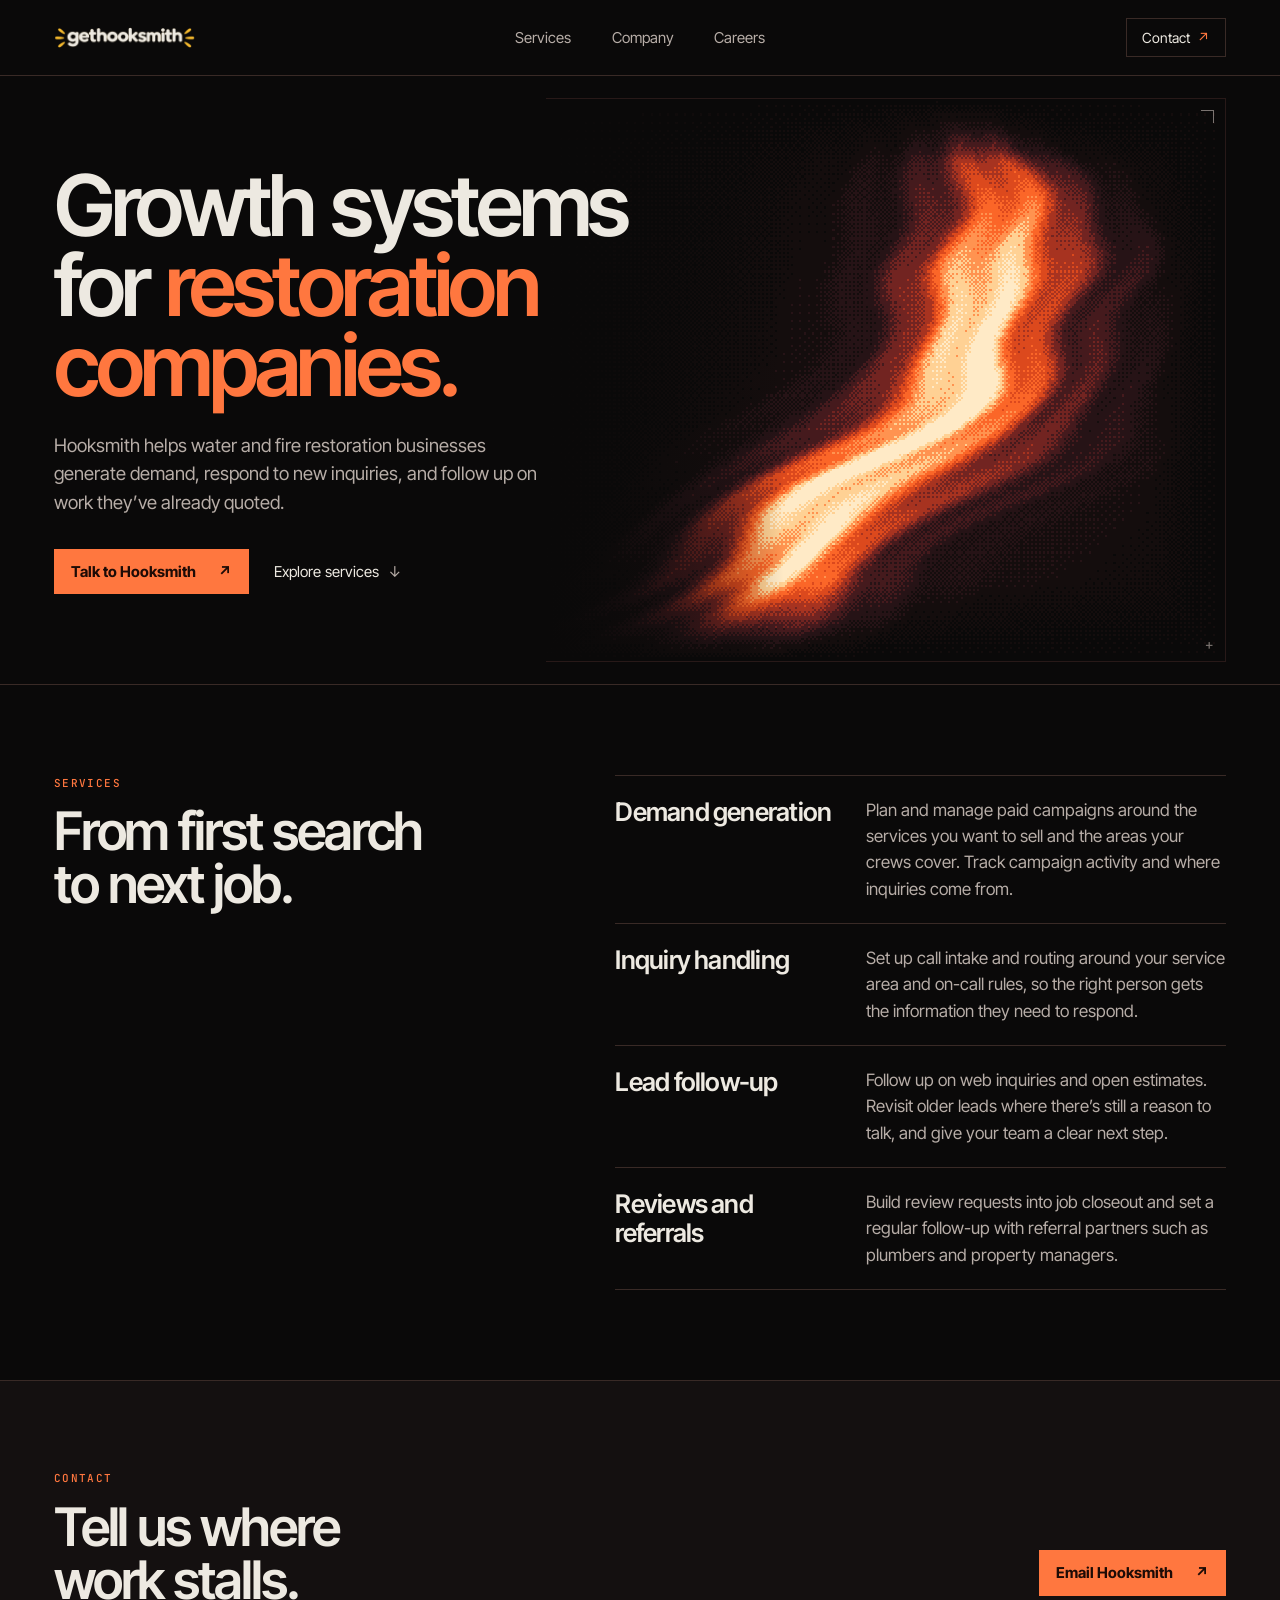
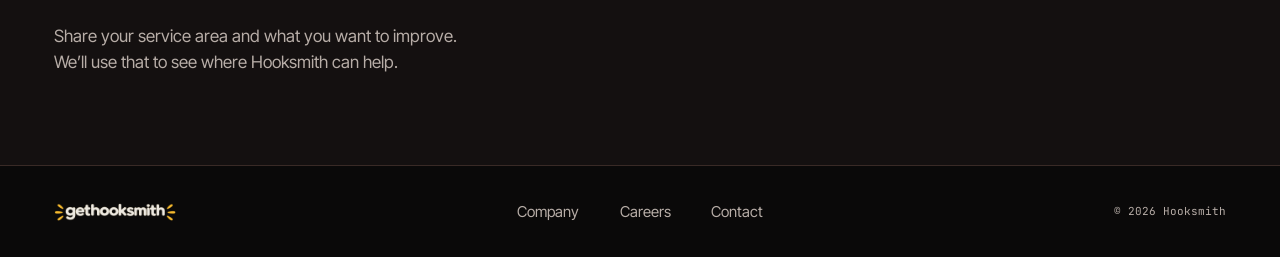
==== commit 6a0e8799: "Rework Hooksmith around restoration growth Co-authored-by: OpenBot <335604065+openbotgit[bot]@users." ====
--- a/index.html
+++ b/index.html
@@ -1,1046 +1,94 @@
 <!doctype html>
 <html lang="en">
 <head>
-<meta charset="utf-8">
-<meta name="viewport" content="width=device-width, initial-scale=1">
-<title>Hooksmith - the after-hours line for restoration companies</title>
-<meta name="description" content="Hooksmith configures after-hours answering for residential water and fire restoration companies. The line collects incident details and routes them to your on-call team. Inbound only - no AI cold-calling.">
-<meta property="og:title" content="Hooksmith - the phone gets answered">
-<meta property="og:description" content="After-hours answering and call routing for residential restoration companies. Inbound only - no AI cold-calling.">
-<meta property="og:type" content="website">
-<meta property="og:site_name" content="Hooksmith">
-<meta name="color-scheme" content="dark">
-<meta name="theme-color" content="#05060A">
-<link rel="icon" href="[data-uri]">
-<link rel="preconnect" href="https://fonts.googleapis.com">
-<link rel="preconnect" href="https://fonts.gstatic.com" crossorigin>
-<link rel="stylesheet" href="https://fonts.googleapis.com/css2?family=Inter+Tight:wght@400;500;600;700&family=JetBrains+Mono:wght@400;500&display=swap">
-<style>
-:root{
-  --void:#05060A;
-  --deep:#0A0F18;
-  --deep2:#0D1420;
-  --bone:#EDE9E1;
-  --heat:#FF5C1A;
-  --disp:"Inter Tight",-apple-system,"Segoe UI",Roboto,Helvetica,Arial,sans-serif;
-  --mono:"JetBrains Mono",ui-monospace,"SF Mono",Menlo,Consolas,monospace;
-  --pad:clamp(20px,4vw,56px);
-  --maxw:1240px;
-  --mist:rgba(237,233,225,.58);
-  --faint:rgba(237,233,225,.42);
-  --line:rgba(237,233,225,.09);
-  --line2:rgba(237,233,225,.16);
-  --heat-soft:rgba(255,92,26,.12);
-  --phos:#FFB25C;
-  --riso-ink:#022d52;
-  --spark:#FCBE2F;
-  --navy:#022D52;
-  --paper:#FEFCF5;
-  --fs-h1:clamp(52px,8.4vw,124px);
-  --fs-h2:clamp(34px,4.6vw,58px);
-  --fs-h3:clamp(20px,2vw,24px);
-  --fs-lead:clamp(17px,1.35vw,19.5px);
-  --fs-body:17px;
-  --fs-label:11px;
-  --fs-giant:clamp(72px,18vw,260px);
-  --scan-gap:3px;
-  --grain-o:0.05;
-}
-*{box-sizing:border-box}
-html{scroll-behavior:smooth}
-@media (prefers-reduced-motion:reduce){html{scroll-behavior:auto}}
-body{margin:0;background:var(--void);color:var(--bone);font:400 var(--fs-body)/1.62 var(--disp);-webkit-font-smoothing:antialiased;text-rendering:optimizeLegibility;overflow-x:hidden}
-::selection{background:var(--heat);color:#080403}
-a{color:inherit}
-:focus-visible{outline:2px solid var(--heat);outline-offset:3px;border-radius:2px}
-.skip{position:absolute;left:-9999px;top:0;z-index:99}
-.skip:focus{left:12px;top:12px;background:var(--heat);color:#080403;padding:8px 14px;font-family:var(--mono);font-size:12px}
-
-/* grain overlay */
-.grain{position:fixed;inset:0;z-index:80;pointer-events:none;opacity:0.05;
-  background-image:url("data:image/svg+xml,%3Csvg xmlns='http%3A%2F%2Fwww.w3.org%2F2000%2Fsvg' width='160' height='160'%3E%3Cfilter id='n'%3E%3CfeTurbulence type='fractalNoise' baseFrequency='0.8' numOctaves='3' stitchTiles='stitch'/%3E%3C/filter%3E%3Crect width='100%25' height='100%25' filter='url(%23n)' opacity='0.55'/%3E%3C/svg%3E");
-  background-repeat:repeat;mix-blend-mode:soft-light}
-
-/* top bar */
-.top{position:fixed;inset:0 0 auto;z-index:50;border-bottom:1px solid var(--line);background:color-mix(in srgb,var(--void) 78%,transparent);backdrop-filter:blur(14px) saturate(1.2)}
-.top::after{content:"";display:block;height:1px;background:linear-gradient(90deg,var(--heat),transparent 70%);transform-origin:left;transform:scaleX(var(--p,0));opacity:.9}
-.top-in{max-width:var(--maxw);margin:0 auto;padding:0 var(--pad);height:64px;display:flex;align-items:center;gap:28px}
-.mark{display:flex;align-items:center;gap:11px;text-decoration:none;font-weight:600;letter-spacing:-.01em;font-size:17px}
-.mark-logo{display:inline-block;height:26px;aspect-ratio:1166/178;width:auto;background:url("[data-uri]") center/contain no-repeat;flex:none}
-.nav{display:flex;gap:22px;margin-left:auto}
-.nav a{font-family:var(--mono);font-size:11px;letter-spacing:.1em;text-transform:uppercase;color:var(--mist);text-decoration:none;padding:6px 0;border-bottom:1px solid transparent}
-.nav a:hover{color:var(--bone);border-bottom-color:var(--heat)}
-.top-cta{margin-left:4px;text-decoration:none}
-.menu{display:none;position:relative;margin-left:auto}
-.menu summary{list-style:none;cursor:pointer;font-family:var(--mono);font-size:11px;letter-spacing:.14em;text-transform:uppercase;color:var(--mist);border:1px solid var(--line2);border-radius:3px;padding:9px 12px;user-select:none}
-.menu summary::-webkit-details-marker{display:none}
-.menu summary::after{content:"+";margin-left:8px;color:var(--heat)}
-.menu[open] summary{color:var(--bone);border-color:var(--heat)}
-.menu[open] summary::after{content:"-"}
-.menu nav{position:absolute;right:0;top:calc(100% + 10px);min-width:216px;background:var(--deep);border:1px solid var(--line2);border-radius:4px;padding:8px;display:flex;flex-direction:column;box-shadow:0 22px 48px rgba(0,0,0,.65)}
-.menu nav a{font-family:var(--mono);font-size:11.5px;letter-spacing:.1em;text-transform:uppercase;color:var(--mist);text-decoration:none;padding:11px 12px;border-radius:3px}
-.menu nav a:hover{background:var(--deep2);color:var(--bone)}
-@media(max-width:1020px){.nav{display:none}.menu{display:block}}
-@media(max-width:640px){.top-in{gap:12px;height:58px}.mark-logo{height:22px}.top-cta{margin-left:0;padding:11px 15px;font-size:13.5px;white-space:nowrap}}
-
-/* buttons */
-.btn{display:inline-flex;align-items:center;gap:10px;font:500 15px/1 var(--disp);letter-spacing:.005em;padding:15px 24px;border-radius:3px;text-decoration:none;border:1px solid transparent;cursor:pointer;transition:transform .18s cubic-bezier(.2,.8,.2,1),background .18s,border-color .18s}
-.btn:active{transform:translateY(1px)}
-.btn-heat{background:var(--heat);color:#0A0300;font-weight:600}
-.btn-heat:hover{background:#FF7434}
-.btn-ghost{border-color:var(--line2);color:var(--bone)}
-.btn-ghost:hover{border-color:var(--heat);color:#fff}
-.btn svg{flex:none}
-
-/* section chrome */
-.sec{border-top:1px solid var(--line);position:relative;overflow:hidden}
-section[id]{scroll-margin-top:76px}
-.wrap{max-width:var(--maxw);margin:0 auto;padding:clamp(72px,10vw,140px) var(--pad);position:relative;z-index:1}
-.label{font-family:var(--mono);font-size:var(--fs-label);letter-spacing:.18em;text-transform:uppercase;color:var(--heat);display:flex;align-items:center;gap:12px;margin:0 0 26px}
-.label::after{content:"";height:1px;flex:1;max-width:120px;background:linear-gradient(90deg,var(--heat-soft),transparent)}
-h1,h2,h3{margin:0;font-weight:600;text-wrap:balance}
-h1{letter-spacing:-.05em}
-h2{font-size:var(--fs-h2);line-height:1.05;letter-spacing:-.035em}
-h3{font-size:var(--fs-h3);letter-spacing:-.02em;line-height:1.2}
-.lead{color:var(--mist);font-size:var(--fs-lead);line-height:1.6;max-width:58ch;text-wrap:pretty}
-.grid2{display:grid;grid-template-columns:minmax(0,1fr) minmax(0,1fr);gap:clamp(36px,5vw,84px);align-items:start}
-@media(max-width:880px){.grid2{grid-template-columns:1fr;gap:36px}}
-.mono{font-family:var(--mono)} .tnum{font-variant-numeric:tabular-nums}
-
-/* dither bands */
-.band{height:clamp(36px,6vw,96px);position:relative;overflow:hidden;border-top:1px solid var(--line);border-bottom:1px solid var(--line);
-  background:
-    radial-gradient(circle, rgba(237,233,225,.08) 1px, transparent 1.2px) 0 0/4px 4px,
-    radial-gradient(circle, rgba(255,92,26,.07) 1px, transparent 1.2px) 2px 2px/4px 4px,
-    linear-gradient(90deg, rgba(255,92,26,.06), rgba(5,6,10,.0) 30%, rgba(5,6,10,.0) 70%, rgba(255,92,26,.04)),
-    var(--void)}
-.band::after{content:"";position:absolute;inset:0;background:repeating-linear-gradient(90deg, rgba(237,233,225,.03) 0 1px, transparent 1px 3px);opacity:.6}
-
-/* hero */
-.hero{position:relative;min-height:100svh;display:flex;flex-direction:column;justify-content:flex-end;border-top:0;overflow:hidden}
-#field{position:absolute;inset:0;width:100%;height:100%;image-rendering:pixelated}
-.hero .scrim{position:absolute;inset:0;background:radial-gradient(120% 90% at 88% 88%,transparent 30%,rgba(5,6,10,.55) 78%),linear-gradient(90deg,rgba(5,6,10,.92) 22%,rgba(5,6,10,.55) 52%,rgba(5,6,10,.18) 78%),linear-gradient(0deg,var(--void) 0%,transparent 34%)}
-.hero .meta{position:absolute;top:96px;left:var(--pad);right:var(--pad);display:flex;justify-content:space-between;align-items:flex-start;gap:16px;font-family:var(--mono);font-size:10.5px;letter-spacing:.18em;text-transform:uppercase;color:var(--faint);flex-wrap:wrap}
-.hero .meta .meta-left{display:flex;flex-direction:column;gap:4px}
-.hero .meta .meta-right{display:flex;flex-direction:column;gap:6px;align-items:flex-end}
-.ramp{display:flex;align-items:center;gap:8px}
-.ramp .bar{display:flex;width:140px;height:10px;border:1px solid var(--line2);border-radius:2px;overflow:hidden}
-.ramp .bar i{flex:1;display:block}
-.ramp .lab{font-size:9px;letter-spacing:.14em;color:var(--faint)}
-.hero-in{position:relative;max-width:var(--maxw);margin:0 auto;width:100%;padding:152px var(--pad) 0}
-.kicker{font-family:var(--mono);font-size:11.5px;letter-spacing:.2em;text-transform:uppercase;color:var(--heat);margin:0 0 22px;display:flex;align-items:center;gap:10px}
-.kicker i{width:7px;height:7px;border-radius:50%;background:var(--heat);box-shadow:0 0 12px var(--heat);display:inline-block;animation:pulse 2.4s ease-in-out infinite}
-@keyframes pulse{0%,100%{opacity:1}50%{opacity:.35}}
-@media(prefers-reduced-motion:reduce){.kicker i{animation:none}}
-h1{font-size:var(--fs-h1);line-height:.96;letter-spacing:-.05em;font-weight:600;max-width:12ch}
-h1 em{font-style:normal;color:transparent;background:linear-gradient(180deg,#FFE3B0 4%,var(--heat) 62%,#B33308 96%);-webkit-background-clip:text;background-clip:text}
-.hero p.lead{margin:30px 0 0;max-width:52ch}
-.hero .acts{display:flex;gap:14px;flex-wrap:wrap;margin:30px 0 0}
-.facts{position:relative;margin-top:clamp(52px,7vh,80px);border-top:1px solid var(--line2);display:grid;grid-template-columns:repeat(3,1fr)}
-.fact{padding:26px 28px 34px;border-left:1px solid var(--line2)}
-.fact:first-child{border-left:0;padding-left:0}
-.fact b{display:block;font-family:var(--mono);font-weight:500;font-size:clamp(19px,2vw,25px);letter-spacing:-.01em;color:var(--bone)}
-.fact span{display:block;margin-top:8px;font-size:13.5px;color:var(--mist);line-height:1.5}
-@media(max-width:760px){.facts{grid-template-columns:1fr}.fact{border-left:0;border-top:1px solid var(--line);padding-left:0}.fact:first-child{border-top:0}.hero .meta{top:78px}.hero .meta .meta-right{display:none}}
-
-/* marquee */
-.marquee{border-top:1px solid var(--line);border-bottom:1px solid var(--line);background:var(--deep);overflow:hidden;white-space:nowrap;padding:14px 0}
-.marquee-track{display:flex;width:max-content;animation:marq 28s linear infinite}
-.marquee-group{display:flex;align-items:center;gap:0;padding-right:0}
-.marquee-item{font-family:var(--mono);font-size:11px;letter-spacing:.16em;text-transform:uppercase;color:var(--mist);padding:0 22px}
-.marquee-item::after{content:"/";margin-left:22px;color:var(--heat);opacity:.7}
-@keyframes marq{to{transform:translateX(-50%)}}
-@media(prefers-reduced-motion:reduce){.marquee-track{animation:none}}
-
-/* loss / calculator */
-.calc{background:var(--deep);border:1px solid var(--line);border-radius:6px;padding:clamp(24px,3vw,40px);margin-top:40px}
-.calc .row{display:flex;justify-content:space-between;align-items:baseline;gap:18px;flex-wrap:wrap}
-.calc label{font-family:var(--mono);font-size:11px;letter-spacing:.16em;text-transform:uppercase;color:var(--mist)}
-.calc output{font-family:var(--mono);font-size:clamp(26px,3vw,38px);font-weight:500;letter-spacing:-.02em;color:var(--heat);font-variant-numeric:tabular-nums}
-input[type=range]{width:100%;margin:26px 0 8px;appearance:none;height:34px;background:transparent;cursor:pointer}
-input[type=range]::-webkit-slider-runnable-track{height:2px;background:linear-gradient(90deg,var(--heat) var(--fill,33%),rgba(237,233,225,.16) var(--fill,33%))}
-input[type=range]::-webkit-slider-thumb{appearance:none;width:22px;height:22px;margin-top:-10px;border-radius:2px;background:var(--bone);border:2px solid var(--heat);box-shadow:0 0 0 6px rgba(255,92,26,.12)}
-input[type=range]::-moz-range-track{height:2px;background:rgba(237,233,225,.16)}
-input[type=range]::-moz-range-progress{height:2px;background:var(--heat)}
-input[type=range]::-moz-range-thumb{width:20px;height:20px;border-radius:2px;background:var(--bone);border:2px solid var(--heat)}
-.ticks{display:flex;justify-content:space-between;font-family:var(--mono);font-size:10px;color:var(--faint);letter-spacing:.1em}
-.calc .verdict{margin-top:26px;padding-top:22px;border-top:1px solid var(--line);color:var(--bone);font-size:16.5px}
-.calc .verdict b{color:var(--heat)}
-.calc .assump{margin-top:14px;font-family:var(--mono);font-size:10.5px;letter-spacing:.06em;color:var(--faint);line-height:1.7}
-
-/* call log - CRT */
-.log{background:#07090d;border:1px solid rgba(255,178,92,.18);border-radius:18px;overflow:hidden;font-family:var(--mono);font-size:13px;line-height:1.5;position:relative;box-shadow:inset 0 0 60px rgba(0,0,0,.85), inset 0 0 18px rgba(255,178,92,.04), 0 18px 40px rgba(0,0,0,.5);color:var(--phos);text-shadow:-1px 0 rgba(255,60,0,.12),1px 0 rgba(0,180,255,.10)}
-.log::before{content:"";position:absolute;inset:0;pointer-events:none;z-index:3;background:repeating-linear-gradient(0deg, rgba(0,0,0,.22) 0 1px, rgba(0,0,0,0) 1px 3px),linear-gradient(90deg, rgba(255,0,0,.03), rgba(0,255,0,.015), rgba(0,0,255,.03));background-size:100% 3px,3px 100%;mix-blend-mode:multiply;opacity:.55}
-.log::after{content:"";position:absolute;inset:0;pointer-events:none;z-index:4;box-shadow:inset 0 0 90px rgba(0,0,0,.65), inset 0 0 22px rgba(255,178,92,.06);border-radius:18px;animation:flicker 4.5s infinite}
-@keyframes flicker{0%,100%{opacity:1}4%{opacity:.96}7%{opacity:1}38%{opacity:.98}41%{opacity:1}72%{opacity:.95}74%{opacity:1}}
-@media(prefers-reduced-motion:reduce){.log::after{animation:none}}
-.log-head{display:flex;justify-content:space-between;gap:14px;padding:14px 20px;border-bottom:1px solid rgba(255,178,92,.18);font-size:10.5px;letter-spacing:.16em;text-transform:uppercase;color:rgba(255,178,92,.75);position:relative;z-index:2}
-.log-body{padding:10px 0 16px;min-height:238px;position:relative;z-index:2}
-.log-row{display:grid;grid-template-columns:96px 92px 1fr;gap:14px;padding:8px 20px;opacity:0;transform:translateY(6px);transition:opacity .5s,transform .5s;text-shadow:-1px 0 rgba(255,60,0,.18),1px 0 rgba(0,180,255,.14),0 0 6px rgba(255,178,92,.12)}
-.log-row.on{opacity:1;transform:none}
-.log-row .t{color:rgba(255,178,92,.55);font-variant-numeric:tabular-nums}
-.log-row .k{color:var(--phos);text-transform:uppercase;font-size:11px;letter-spacing:.1em}
-.log-row .m{color:#FFE0A8}
-.log-row.flag .m{color:#FFD08A}
-.log-note{padding:14px 20px;border-top:1px solid rgba(255,178,92,.18);color:rgba(255,178,92,.7);font-size:12px;letter-spacing:.04em;position:relative;z-index:2}
-
-/* triage */
-.cards{display:grid;grid-template-columns:repeat(4,1fr);gap:1px;background:var(--line);border:1px solid var(--line);border-radius:6px;overflow:hidden;margin-top:44px;position:relative;z-index:1}
-.card{background:var(--void);padding:30px 26px 36px;min-height:250px}
-.card .n{font-family:var(--mono);font-size:10.5px;letter-spacing:.18em;color:var(--heat);display:block;margin-bottom:44px}
-.card h3{margin-bottom:12px}
-.card p{margin:0;color:var(--mist);font-size:14.5px;line-height:1.6}
-@media(max-width:1000px){.cards{grid-template-columns:1fr 1fr}}
-@media(max-width:560px){.cards{grid-template-columns:1fr}}
-.contour-svg{position:absolute;inset:0;width:100%;height:100%;pointer-events:none;z-index:0}.contour-svg path{filter:url(#warp)}
-
-/* terms / plate */
-.plate{position:relative;border-radius:10px;padding:clamp(30px,4vw,54px);text-align:center;background:linear-gradient(180deg,#14181F,#0B0E14 58%,#090B10);border:1px solid rgba(237,233,225,.16);box-shadow:inset 0 1px 0 rgba(255,255,255,.14),inset 0 -1px 0 rgba(0,0,0,.75),0 24px 60px rgba(0,0,0,.55),0 2px 0 rgba(255,255,255,.05)}
-.plate::before{content:"";position:absolute;inset:10px;border:1px solid rgba(237,233,225,.07);border-radius:6px;pointer-events:none}
-.plate .amt{font-family:var(--mono);font-weight:500;font-size:clamp(58px,7.5vw,96px);line-height:1;letter-spacing:-.04em;font-variant-numeric:tabular-nums;color:transparent;background:linear-gradient(180deg,#FFF0D6 6%,var(--heat) 52%,#FF7434 82%,#C24A12 100%);-webkit-background-clip:text;background-clip:text;text-shadow:0 1px 0 rgba(255,255,255,.12),0 -1px 1px rgba(0,0,0,.75);filter:drop-shadow(0 10px 26px rgba(255,92,26,.22))}
-.plate .amt small{font-size:.32em;letter-spacing:.06em;vertical-align:.9em;color:var(--mist);-webkit-text-fill-color:var(--mist);background:none}
-.plate .cap{margin-top:14px;font-family:var(--mono);font-size:11px;letter-spacing:.13em;text-transform:uppercase;color:var(--mist);text-wrap:balance}
-.nw{white-space:nowrap}
-.terms{list-style:none;margin:44px 0 0;padding:0;display:grid;grid-template-columns:1fr 1fr;gap:1px;background:var(--line);border:1px solid var(--line);border-radius:6px;overflow:hidden}
-.terms li{background:var(--deep);padding:24px 26px;font-size:15px;color:var(--mist);line-height:1.6}
-.terms li:last-child:nth-child(odd){grid-column:1/-1}
-.terms li b{display:block;color:var(--bone);font-weight:600;margin-bottom:6px;letter-spacing:-.01em}
-@media(max-width:820px){.terms{grid-template-columns:1fr}}
-
-/* careers: gates + notes */
-.steps{list-style:none;margin:28px 0 0;padding:0;display:grid;grid-template-columns:repeat(4,1fr);gap:1px;background:var(--line);border:1px solid var(--line);border-radius:6px;overflow:hidden;counter-reset:step}
-.steps li{background:var(--deep);padding:24px 24px 28px;counter-increment:step;color:var(--mist);font-size:14.5px;line-height:1.6}
-.steps li::before{content:"0" counter(step);display:block;font-family:var(--mono);font-size:10.5px;letter-spacing:.18em;color:var(--heat);margin-bottom:18px}
-.steps li b{display:block;color:var(--bone);font-weight:600;margin-bottom:8px;font-size:15.5px;letter-spacing:-.01em}
-.note{margin-top:28px;border:1px solid var(--line2);border-left:2px solid var(--heat);border-radius:3px;background:var(--deep);padding:22px 24px}
-.note p{margin:0;color:var(--mist);font-size:15px;line-height:1.6;max-width:88ch}
-.note p+p{margin-top:12px}
-.note b{color:var(--bone);font-weight:600}
-@media(max-width:1000px){.steps{grid-template-columns:1fr 1fr}}
-@media(max-width:560px){.steps{grid-template-columns:1fr}}
-
-/* ladder */
-.ladder{display:grid;grid-template-columns:repeat(3,1fr);gap:1px;background:var(--line);border:1px solid var(--line);border-radius:6px;overflow:hidden;margin-top:22px}
-.rung{background:var(--deep);padding:28px 26px 30px;display:flex;flex-direction:column}
-.rung .nm{font-family:var(--mono);font-size:10.5px;letter-spacing:.18em;text-transform:uppercase;color:var(--heat);margin-bottom:20px}
-.rung--lead{background:linear-gradient(180deg,var(--heat-soft),var(--deep) 38%);box-shadow:inset 0 2px 0 var(--heat)}
-.rung--lead .nm{color:var(--bone)}
-.rung--lead .pick{color:var(--heat)}
-.rung .pr{font-family:var(--mono);font-size:clamp(25px,2.5vw,33px);letter-spacing:-.03em;color:var(--bone);font-variant-numeric:tabular-nums;line-height:1}
-.rung .pr small{font-size:.42em;letter-spacing:.08em;color:var(--mist);margin-left:3px}
-.rung p{margin:16px 0 0;font-size:14.5px;line-height:1.6;color:var(--mist)}
-.rung .pick{margin-top:auto;padding-top:20px;font-family:var(--mono);font-size:10.5px;letter-spacing:.13em;text-transform:uppercase;color:var(--faint)}
-@media(max-width:820px){.ladder{grid-template-columns:1fr}}
-.fine{margin-top:20px;font-family:var(--mono);font-size:10.5px;letter-spacing:.06em;color:var(--faint);line-height:1.75;max-width:78ch}
-.rung .pr--word{font-family:var(--mono);font-size:clamp(12px,1.4vw,14px);letter-spacing:.16em;text-transform:uppercase;color:var(--heat);line-height:1}
-.plate--word .amt--word{font-size:clamp(38px,5vw,62px);letter-spacing:-.02em}
-.plate--word .amt--word small{display:block;font-size:clamp(10px,1.1vw,12px);letter-spacing:.14em;text-transform:uppercase;vertical-align:0;margin-top:14px;line-height:1.6}
-.plate--word .cap{margin-top:18px}
-
-/* proof */
-.pull{border-left:2px solid var(--heat);padding-left:clamp(20px,3vw,36px)}
-.pull p{font-size:clamp(21px,2.3vw,29px);line-height:1.42;letter-spacing:-.02em;margin:0 0 22px;color:var(--bone);text-wrap:pretty}
-.pull p+p{font-size:16px;color:var(--mist);line-height:1.65;margin:0}
-.artifacts{display:grid;grid-template-columns:repeat(3,1fr);gap:1px;background:var(--line);border:1px solid var(--line);border-radius:6px;overflow:hidden;margin-top:52px}
-.art{background:var(--deep);padding:26px 24px 30px}
-.art b{display:block;font-family:var(--mono);font-size:10.5px;letter-spacing:.18em;text-transform:uppercase;color:var(--heat);margin-bottom:12px}
-.art p{margin:0;color:var(--mist);font-size:14px;line-height:1.6}
-@media(max-width:820px){.artifacts{grid-template-columns:1fr}}
-
-/* riso dispatch sheet */
-.riso{margin-top:40px;background:var(--paper);color:var(--navy);border:1px solid rgba(2,45,82,.18);border-radius:4px;padding:22px 22px 18px;position:relative;isolation:isolate;overflow:hidden;box-shadow:0 12px 30px rgba(0,0,0,.35);--riso-heat:var(--heat);--riso-navy:var(--riso-ink)}
-.riso::before,.riso::after{content:"";position:absolute;inset:0;pointer-events:none}
-.riso::before{background:radial-gradient(circle, rgba(2,45,82,.18) 1px, transparent 1.2px) 0 0/6px 6px,radial-gradient(circle, rgba(255,92,26,.16) 1px, transparent 1.2px) 3px 3px/6px 6px;mix-blend-mode:multiply;opacity:.45}
-.riso::after{background-image:url("data:image/svg+xml,%3Csvg xmlns='http%3A%2F%2Fwww.w3.org%2F2000%2Fsvg' width='120' height='120'%3E%3Cfilter id='g'%3E%3CfeTurbulence type='fractalNoise' baseFrequency='0.9' numOctaves='2'/%3E%3C/filter%3E%3Crect width='100%25' height='100%25' filter='url(%23g)' opacity='0.25'/%3E%3C/svg%3E");opacity:.35;mix-blend-mode:multiply}
-.riso-head{display:flex;justify-content:space-between;align-items:flex-start;gap:12px;margin-bottom:14px;position:relative;z-index:2}
-.riso-logo{width:120px;height:18px;background:url("[data-uri]") left/contain no-repeat}
-.riso-stamp{font-family:var(--mono);font-size:10px;letter-spacing:.16em;text-transform:uppercase;color:var(--navy);border:1px solid rgba(2,45,82,.5);padding:4px 8px;transform:rotate(-2deg)}
-.riso-ink{position:absolute;inset:0;pointer-events:none;z-index:1;mix-blend-mode:multiply;opacity:.55}
-.riso-ink.heat{color:var(--heat);transform:translate(2px,1px)}
-.riso-ink.navy{color:var(--navy);transform:translate(-2px,-1px)}
-.riso-body{position:relative;z-index:2;font-family:var(--mono);font-size:12.5px;line-height:1.7}
-.riso-row{display:grid;grid-template-columns:110px 1fr;gap:10px;padding:4px 0;border-bottom:1px dashed rgba(2,45,82,.25)}
-.riso-row:last-child{border-bottom:0}
-.riso-row b{font-weight:500;letter-spacing:.06em;text-transform:uppercase;font-size:10.5px;color:rgba(2,45,82,.8)}
-.riso-label{margin-top:12px;font-family:var(--mono);font-size:10.5px;letter-spacing:.12em;text-transform:uppercase;color:rgba(2,45,82,.75);position:relative;z-index:2}
-
-/* faq */
-.faq{border-top:1px solid var(--line)}
-.faq details{border-bottom:1px solid var(--line)}
-.faq summary{cursor:pointer;list-style:none;display:grid;grid-template-columns:56px 1fr 28px;gap:18px;align-items:start;padding:26px 0;font-size:clamp(17px,1.6vw,20px);font-weight:500;letter-spacing:-.015em}
-.faq summary::-webkit-details-marker{display:none}
-.faq summary .q{font-family:var(--mono);font-size:11px;letter-spacing:.16em;color:var(--faint);padding-top:6px}
-.faq summary .x{position:relative;width:16px;height:16px;justify-self:end;margin-top:6px}
-.faq summary .x::before,.faq summary .x::after{content:"";position:absolute;background:var(--heat);transition:transform .25s}
-.faq summary .x::before{left:0;top:7px;width:16px;height:2px}
-.faq summary .x::after{left:7px;top:0;width:2px;height:16px}
-.faq details[open] summary .x::after{transform:rotate(90deg) scaleY(0)}
-.faq .a{color:var(--mist);font-size:16px;max-width:62ch;padding:0 0 28px 74px;text-wrap:pretty}
-.faq .a b{color:var(--bone)}
-@media(max-width:560px){.faq summary{grid-template-columns:40px 1fr 24px;gap:12px}.faq .a{padding-left:52px}}
-
-/* contact */
-.cta-final{text-align:left}
-.mail{display:inline-block;margin-top:34px;font-family:var(--mono);font-size:clamp(19px,2.4vw,30px);letter-spacing:-.01em;color:var(--bone);text-decoration:none;border-bottom:1px solid var(--heat);padding-bottom:6px;transition:color .2s;word-break:break-word}
-.mail:hover{color:var(--heat)}
-.mini{margin-top:22px;font-family:var(--mono);font-size:10.5px;letter-spacing:.14em;text-transform:uppercase;color:var(--faint)}
-
-/* footer */
-.site-footer{border-top:1px solid var(--line);padding:64px 0 48px}
-.footer-wrap{max-width:var(--maxw);margin:0 auto;padding:0 var(--pad)}
-.footer-close{max-width:640px}
-.footer-headline{margin:0 0 24px;font-family:var(--disp);font-size:clamp(28px,3.2vw,40px);font-weight:600;line-height:1.15;letter-spacing:-.03em;color:var(--bone);text-wrap:balance}
-.footer-cta{font-size:16px}
-.footer-terms-line{margin:16px 0 0;font-size:16px;line-height:1.5;color:var(--mist);max-width:64ch}
-.footer-cols{display:grid;grid-template-columns:repeat(3,1fr);margin-top:48px;border-top:1px solid var(--line);border-bottom:1px solid var(--line)}
-.footer-col{padding:24px 24px 24px 0;border-right:1px solid var(--line)}
-.footer-col:last-child{border-right:0;padding-right:0}
-.footer-col + .footer-col{padding-left:24px}
-.footer-col-title{margin:0 0 8px;font-family:var(--mono);font-size:11px;font-weight:500;letter-spacing:.16em;text-transform:uppercase;color:var(--heat)}
-.footer-col p{margin:0 0 8px;font-size:16px;line-height:1.6;color:var(--mist);max-width:32ch}
-.footer-col p:last-child{margin-bottom:0}
-.footer-link{font-size:16px;line-height:1.6;color:var(--bone);text-decoration:none;border-bottom:1px solid var(--line2)}
-.footer-link:hover{color:var(--heat);border-bottom-color:var(--heat)}
-.footer-link-plain{border-bottom:1px solid var(--line2)}
-.footer-bar{margin-top:32px;padding-top:24px;display:flex;flex-wrap:wrap;gap:8px 24px;font-family:var(--mono);font-size:11px;letter-spacing:.08em;color:var(--mist)}
-.wordmark{width:clamp(320px,92vw,1100px);aspect-ratio:1166/178;background:url("[data-uri]") center/contain no-repeat;background-size:contain;opacity:.18;margin:0 auto 28px;pointer-events:none}
-.footer-bar span{white-space:nowrap}
-@media(max-width:640px){.footer-cols{grid-template-columns:1fr}.footer-col{border-right:0;padding:24px 0;border-bottom:1px solid var(--line)}.footer-col:last-child{border-bottom:0}.footer-col + .footer-col{padding-left:0}.footer-bar span{white-space:normal}}
-
-/* reveal */
-.rv{opacity:0;transform:translateY(14px)}
-.rv.in{opacity:1;transform:none;transition:opacity .8s cubic-bezier(.16,1,.3,1),transform .8s cubic-bezier(.16,1,.3,1)}
-@media(prefers-reduced-motion:reduce){.rv{opacity:1;transform:none}.rv.in{transition:none}.log-row{opacity:1;transform:none}}
-
-/* mobile alignment pass */
-@media(max-width:760px){
-  .hero-in{padding:152px 20px 0}
-  .hero .meta{top:74px;left:20px;right:20px}
-  .kicker{font-size:10.5px;letter-spacing:.14em;gap:8px;align-items:flex-start}
-  .kicker i{margin-top:5px;flex:0 0 7px}
-  .lead{max-width:100%}
-  .wrap{padding:64px 20px}
-  .facts{margin-top:44px}
-  .fact{padding:20px 0 22px}
-  .fact b{font-size:20px}
-  .grid2{gap:28px}
-  .calc{margin-top:28px;padding:20px}
-  .calc .row{flex-direction:column;align-items:flex-start;gap:6px}
-  .calc output{font-size:28px}
-  .cards,.ladder,.terms,.artifacts{margin-top:28px}
-  .log{border-radius:12px}
-  .riso{margin-top:28px;padding:18px 16px 14px}
-}
-@media(max-width:560px){
-  .top-in{padding:0 16px;height:56px;gap:10px}
-  .top-cta{padding:10px 14px;font-size:13px}
-  .hero-in{padding:142px 16px 0}
-  h1{font-size:clamp(42px,11.5vw,56px);max-width:100%;line-height:.98}
-  .hero p.lead{margin-top:20px;font-size:16.5px}
-  .acts{flex-direction:column;align-items:stretch;gap:10px;margin-top:28px}
-  .acts .btn{justify-content:center;width:100%}
-  .kicker-x{display:none}
-  .wrap{padding:56px 16px}
-  .label{margin-bottom:18px}
-  h2{font-size:clamp(30px,8vw,40px)}
-  .cards{grid-template-columns:1fr}
-  .card{min-height:0;padding:22px 18px 24px}
-  .card .n{margin-bottom:20px}
-  .log-row{grid-template-columns:72px 1fr;gap:4px 10px;padding:10px 14px}
-  .log-row .t{grid-column:1}
-  .log-row .k{grid-column:2;justify-self:start}
-  .log-row .m{grid-column:1 / -1}
-  .log-head{flex-direction:column;align-items:flex-start;gap:4px;padding:12px 14px}
-  .log-note{padding:12px 14px}
-  .plate{padding:26px 20px}
-  .plate .amt{font-size:clamp(46px,15vw,64px)}
-  .plate .cap{font-size:10px;letter-spacing:.1em}
-  .terms li{padding:18px 16px}
-  .rung{padding:22px 18px 24px}
-  .pull{padding-left:16px}
-  .art{padding:20px 16px 22px}
-  .riso-row{grid-template-columns:1fr;gap:2px;padding:6px 0}
-  .riso-head{flex-direction:column;align-items:flex-start;gap:8px}
-  .faq summary{grid-template-columns:34px 1fr 20px;gap:10px;padding:20px 0;font-size:17px}
-  .faq .a{padding:0 0 22px 44px;font-size:15.5px}
-  .mail{font-size:20px;word-break:break-all}
-  .site-footer{padding:48px 0 36px}
-  .footer-wrap{padding:0 16px}
-  .footer-cols{margin-top:32px}
-  .footer-col{padding:20px 0}
-  .footer-col + .footer-col{padding-left:0}
-  .wordmark{width:100%;max-width:100%;opacity:.14;margin-bottom:20px}
-}
-@media(max-width:390px){
-  .top-in{padding:0 14px}
-  .wrap{padding:52px 14px}
-  .hero-in{padding:138px 14px 0}
-  .btn{padding:14px 16px;font-size:14.5px}
-  .faq .a{padding-left:0}
-  .footer-wrap{padding:0 14px}
-}
-
-</style>
+  <meta charset="utf-8">
+  <meta name="viewport" content="width=device-width, initial-scale=1">
+  <meta name="color-scheme" content="dark">
+  <title>Hooksmith | Growth for restoration companies</title>
+  <meta name="description" content="Hooksmith helps water and fire restoration companies manage campaigns, handle inquiries, follow up on estimates, and ask for reviews and referrals.">
+  <link rel="canonical" href="https://www.gethooksmith.com/">
+  <link rel="icon" href="/assets/favicon.png">
+  <link rel="preconnect" href="https://fonts.googleapis.com">
+  <link rel="preconnect" href="https://fonts.gstatic.com" crossorigin>
+  <link rel="stylesheet" href="https://fonts.googleapis.com/css2?family=Inter+Tight:wght@400;500;600;700&family=JetBrains+Mono:wght@400;500&display=swap">
+  <link rel="stylesheet" href="/assets/site.css">
 </head>
 <body>
-<div class="grain" aria-hidden="true"></div>
-<a class="skip" href="#main">Skip to content</a>
-
-<header class="top" id="top">
-  <div class="top-in">
-    <a class="mark" href="#main" aria-label="Hooksmith home">
-      <span class="mark-logo" aria-hidden="true"></span>
-    </a>
-    <nav class="nav" aria-label="Sections">
-      <a href="#loss">The loss</a>
-      <a href="#line">The line</a>
-      <a href="#growth">Growth</a>
-      <a href="#terms">Terms</a>
-      <a href="#company">Company</a>
-      <a href="#careers">Careers</a>
-      <a href="#questions">Questions</a>
-    </nav>
-    <details class="menu">
-      <summary>Menu</summary>
-      <nav aria-label="Sections, compact">
-        <a href="#loss">The loss</a>
-        <a href="#line">The line</a>
-        <a href="#growth">Growth</a>
-        <a href="#terms">Terms</a>
-        <a href="#company">Company</a>
-        <a href="#careers">Careers</a>
-        <a href="#questions">Questions</a>
+  <a class="skip" href="#main">Skip to content</a>
+  <header class="site-header">
+    <div class="frame header-inner">
+      <a class="brand" href="/" aria-label="Hooksmith home"><img src="/assets/hooksmith.png" width="580" height="88" alt="Hooksmith"></a>
+      <nav aria-label="Main navigation">
+        <a href="#services">Services</a>
+        <a href="/company">Company</a>
+        <a href="/careers">Careers</a>
       </nav>
-    </details>
-    <a class="btn btn-heat top-cta" href="#contact">Talk to us</a>
-  </div>
-</header>
-
-<main id="main">
-
-<!-- ============ HERO ============ -->
-<section class="hero" aria-label="Introduction">
-  <canvas id="field" aria-hidden="true"></canvas>
-  <div class="scrim" aria-hidden="true"></div>
-  <div class="meta" aria-hidden="true">
-    <div class="meta-left"><span>THERMAL FIELD</span><span>SIMULATED / 7-STEP RAMP</span></div>
-    <div class="meta-right">
-      <div class="ramp">
-        <span class="lab">COLD</span>
-        <span class="bar">
-          <i style="background:#04060A"></i><i style="background:#10142C"></i><i style="background:#381A48"></i><i style="background:#8C262C"></i><i style="background:#DE5C1F"></i><i style="background:#FFBA5C"></i><i style="background:#FFF4E0"></i>
-        </span>
-        <span class="lab">HOT</span>
-      </div>
+      <a class="header-contact" href="#contact">Contact <span aria-hidden="true">↗</span></a>
     </div>
-  </div>
-  <div class="hero-in">
-    <p class="kicker"><i></i>After-hours emergency line<span class="kicker-x"> · Residential restoration</span></p>
-    <h1>The phone gets <em>answered.</em></h1>
-    <p class="lead">We configure your after-hours line to answer, ask four triage questions and send the address
-      and hazard flags to your on-call technician. We test the setup with you before it goes live.
-      Inbound only - the AI answers your calls and never cold-calls anyone. Then the follow-up, reviews and
-      reactivation behind it.</p>
-    <div class="acts">
-      <a class="btn btn-heat" href="#terms">See the three tiers</a>
-      <a class="btn btn-ghost" href="#line">How the line works
-        <svg width="14" height="14" viewBox="0 0 14 14" fill="none" aria-hidden="true"><path d="M3 7h8M8 4l3 3-3 3" stroke="currentColor" stroke-width="1.6"/></svg>
-      </a>
-    </div>
-    <div class="facts">
-      <div class="fact"><b class="tnum">~2 sec</b><span>Answer-time target. We measure it during setup.</span></div>
-      <div class="fact"><b class="tnum">$3,867</b><span>Published estimate of average US homeowner restoration costs.</span></div>
-      <div class="fact"><b class="tnum">Inbound only</b><span>Your line answers. The AI never dials out, ever.</span></div>
-    </div>
-  </div>
-</section>
-
-<!-- marquee -->
-<div class="marquee" aria-hidden="true">
-  <div class="marquee-track">
-    <div class="marquee-group">
-      <span class="marquee-item">~2 sec answer target</span>
-      <span class="marquee-item">inbound calls only</span>
-      <span class="marquee-item">no outbound dialing</span>
-      <span class="marquee-item">no recording</span>
-      <span class="marquee-item">Illustrative - sample data only</span>
-    </div>
-    <div class="marquee-group" aria-hidden="true">
-      <span class="marquee-item">~2 sec answer target</span>
-      <span class="marquee-item">inbound calls only</span>
-      <span class="marquee-item">no outbound dialing</span>
-      <span class="marquee-item">no recording</span>
-      <span class="marquee-item">Illustrative - sample data only</span>
-    </div>
-  </div>
-</div>
-
-<div class="band" aria-hidden="true"></div>
-
-<!-- ============ 01 THE LOSS ============ -->
-<section class="sec" id="loss">
-  <div class="wrap">
-    <div class="grid2">
-      <div>
-        <p class="label rv">01 / The loss</p>
-        <h2 class="rv">Nobody leaves a voicemail at 2 a.m.</h2>
-        <p class="lead rv" style="margin-top:26px">When a homeowner needs help after hours, they may call another company while your crew is off duty.</p>
-      </div>
-      <div class="rv">
-        <div class="calc" role="group" aria-labelledby="calc-lbl">
-          <div class="row">
-            <label for="missed" id="calc-lbl">Jobs you think you missed last year</label>
-            <output id="annual" for="missed" class="tnum">$23,202</output>
+  </header>
+  <main id="main">
+    <section class="hero" aria-labelledby="headline">
+      <div class="frame hero-inner">
+        <div class="hero-copy">
+          <h1 id="headline">Growth systems for <span>restoration companies.</span></h1>
+          <p>Hooksmith helps water and fire restoration businesses generate demand, respond to new inquiries, and follow up on work they’ve already quoted.</p>
+          <div class="actions">
+            <a class="button" href="#contact">Talk to Hooksmith <span aria-hidden="true">↗</span></a>
+            <a class="text-link" href="#services">Explore services <span aria-hidden="true">↓</span></a>
           </div>
-          <input type="range" id="missed" min="1" max="40" step="1" value="6" aria-label="Missed after-hours jobs per year">
-          <div class="ticks" aria-hidden="true"><span>1</span><span>10</span><span>20</span><span>30</span><span>40</span></div>
-          <p class="verdict">At an estimated national average of $3,867 per job, that represents <b class="tnum" id="verdict">$23,202</b> in potential annual job value.</p>
-          <p class="assump">This example uses your estimate of missed jobs and a published homeowner cost estimate. Your actual job value and close rate will vary. <a href="https://www.palmbld.com/blog/water-damage-restoration-cost-2026" rel="noopener">Palm Build, 2026</a>.</p>
+        </div>
+        <div class="hero-art" aria-hidden="true">
+          <span class="art-corner"></span>
+          <span class="art-cross">+</span>
         </div>
       </div>
+    </section>
+    <section class="frame services" id="services" aria-labelledby="services-title">
+      <div class="section-intro">
+        <p class="label">Services</p>
+        <h2 id="services-title">From first search to next job.</h2>
+      </div>
+      <div class="service-list">
+        <article>
+          <h3>Demand generation</h3>
+          <p>Plan and manage paid campaigns around the services you want to sell and the areas your crews cover. Track campaign activity and where inquiries come from.</p>
+        </article>
+        <article>
+          <h3>Inquiry handling</h3>
+          <p>Set up call intake and routing around your service area and on-call rules, so the right person gets the information they need to respond.</p>
+        </article>
+        <article>
+          <h3>Lead follow-up</h3>
+          <p>Follow up on web inquiries and open estimates. Revisit older leads where there’s still a reason to talk, and give your team a clear next step.</p>
+        </article>
+        <article>
+          <h3>Reviews and referrals</h3>
+          <p>Build review requests into job closeout and set a regular follow-up with referral partners such as plumbers and property managers.</p>
+        </article>
+      </div>
+    </section>
+    <section class="contact" id="contact" aria-labelledby="contact-title">
+      <div class="frame contact-inner">
+        <div>
+          <p class="label">Contact</p>
+          <h2 id="contact-title">Tell us where work stalls.</h2>
+          <p>Share your service area and what you want to improve. We’ll use that to see where Hooksmith can help.</p>
+        </div>
+        <a class="button" href="mailto:gethooksmith@gmail.com?subject=Growth%20for%20my%20restoration%20business&amp;body=Hi%20Hooksmith%2C%0A%0ABusiness%3A%0AService%20area%3A%0AWhat%20I%20want%20to%20improve%3A">Email Hooksmith <span aria-hidden="true">↗</span></a>
+      </div>
+    </section>
+  </main>
+  <footer class="site-footer">
+    <div class="frame footer-inner">
+      <a class="brand" href="/" aria-label="Hooksmith home"><img src="/assets/hooksmith.png" width="580" height="88" alt="Hooksmith"></a>
+      <nav aria-label="Footer navigation">
+        <a href="/company">Company</a>
+        <a href="/careers">Careers</a>
+        <a href="#contact">Contact</a>
+      </nav>
+      <small>© 2026 Hooksmith</small>
     </div>
-  </div>
-</section>
-
-<!-- ============ 02 THE LINE ============ -->
-<section class="sec" id="line">
-  <div class="wrap">
-    <div class="grid2">
-      <div>
-        <p class="label rv">02 / The line</p>
-        <h2 class="rv">From incoming call to dispatch.</h2>
-        <p class="lead rv" style="margin-top:26px">A homeowner calls at 2 a.m. with water coming through a ceiling. The line
-          answers, keeps the caller talking in short questions instead of a menu, and writes the dispatch.
-          If it loses the thread at any point, it hands the call straight to your fallback human &mdash;
-          there is no dead end.</p>
-      </div>
-      <div class="rv">
-        <div class="log" aria-label="Illustrative call timeline">
-          <div class="log-head"><span>Call timeline</span><span>Illustrative - sample data</span></div>
-          <div class="log-body" id="logbody">
-            <div class="log-row"><span class="t">02:14:07</span><span class="k">line</span><span class="m">answered &mdash; 2.1s from first ring</span></div>
-            <div class="log-row"><span class="t">02:14:11</span><span class="k">caller</span><span class="m">&ldquo;water coming through the ceiling, second floor&rdquo;</span></div>
-            <div class="log-row"><span class="t">02:14:19</span><span class="k">line</span><span class="m">confirmed: water active &middot; utilities on &middot; 2 adults, 1 child</span></div>
-            <div class="log-row flag"><span class="t">02:14:24</span><span class="k">line</span><span class="m">gas / electrical near water: none flagged</span></div>
-            <div class="log-row"><span class="t">02:14:31</span><span class="k">line</span><span class="m">address captured &middot; 1200 block, Plano TX &middot; callback on file</span></div>
-            <div class="log-row flag"><span class="t">02:14:38</span><span class="k">dispatch</span><span class="m">sent to on-call tech &mdash; acknowledged 02:15:02</span></div>
-          </div>
-          <div class="log-note">No recording. No card data. You get the timestamped log of what was asked and what was answered.</div>
-        </div>
-      </div>
-    </div>
-  </div>
-</section>
-
-<!-- ============ 03 TRIAGE ============ -->
-<section class="sec sec-03" id="triage">
-  <svg id="contour" class="contour-svg" aria-hidden="true" preserveAspectRatio="xMidYMid slice" viewBox="0 0 1200 640" style="filter:url(#warp)"></svg>
-  <div class="wrap">
-    <p class="label rv">03 / Triage</p>
-    <h2 class="rv">It asks what a dispatcher asks.</h2>
-    <p class="lead rv" style="margin-top:26px; max-width:52ch">A job cannot be dispatched on &ldquo;someone called about water.&rdquo;
-      These four answers are what turn a call into a truck rolling.</p>
-    <div class="cards rv">
-      <div class="card"><span class="n">01</span><h3>What is happening</h3><p>Burst supply line, sewage backup, storm intrusion, water heater. The cause decides the crew and the gear.</p></div>
-      <div class="card"><span class="n">02</span><h3>Is water still moving</h3><p>Active versus stopped changes everything: extraction now, or mitigation tomorrow morning.</p></div>
-      <div class="card"><span class="n">03</span><h3>Can anyone get hurt</h3><p>Gas, electrical near water, occupants, mobility. The hazard flags ride at the top of the dispatch, not the bottom.</p></div>
-      <div class="card"><span class="n">04</span><h3>Where exactly</h3><p>Street address, floor, access, callback number. The dispatcher gets a destination, not a story.</p></div>
-    </div>
-  </div>
-</section>
-
-<!-- ============ 04 GROWTH ============ -->
-<section class="sec" id="growth">
-  <div class="wrap">
-    <div class="grid2">
-      <div>
-        <p class="label rv">04 / Growth</p>
-        <h2 class="rv">The line is the first install, not the last.</h2>
-        <p class="lead rv" style="margin-top:26px">Answering the phone stops the leak. It does not grow the business.
-          In Growth+ and Scale, once the line has caught calls you can point at, the work moves to demand you already paid for: the dead
-          leads in the CRM, the reviews nobody asked for, the past customers who would call again, and the numbers
-          that say which of those actually pays.</p>
-      </div>
-      <div class="rv">
-        <div class="pull">
-          <p>We are not selling a receptionist.</p>
-          <p>If it never catches anything, there is nothing to grow - and we will tell you that instead of selling you the machine.</p>
-        </div>
-      </div>
-    </div>
-    <div class="cards rv">
-      <div class="card"><span class="n">01</span><h3>Reactivation</h3><p>Every missed call, form fill and quote you already paid for, worked again. The list exists. Nobody has touched it in a year.</p></div>
-      <div class="card"><span class="n">02</span><h3>Reviews</h3><p>Asked at the right moment - after the job, from the customer who just said thank you. Not a blast to your whole history.</p></div>
-      <div class="card"><span class="n">03</span><h3>Referral</h3><p>The plumber, the adjuster, the property manager who already sends you work. A routine instead of a hope.</p></div>
-      <div class="card"><span class="n">04</span><h3>Paid</h3><p>Google, Meta and LSA, run inside your own account, with the call log as the scoreboard. Only once the line has thirty days of proof.</p></div>
-    </div>
-  </div>
-</section>
-
-<div class="band" aria-hidden="true"></div>
-
-<!-- ============ 05 TERMS ============ -->
-<section class="sec" id="terms">
-  <div class="wrap">
-    <div class="grid2">
-      <div>
-        <p class="label rv">05 / Terms</p>
-        <h2 class="rv">Three ways in. One line answers them all.</h2>
-        <p class="lead rv" style="margin-top:26px">Every tier starts with the same install: your inbound line, configured to your call flow, your service area, your fallback human and your on-call rules, then tested before it goes live. Growth is the line. Growth+ adds the machine that turns answered calls into booked jobs. Scale runs the same standard across every market you operate.</p>
-      </div>
-      <div class="rv">
-        <div class="plate plate--word">
-          <div class="amt amt--word">Scoped<small>then quoted in writing</small></div>
-          <div class="cap">No price on this page. One written quote after the fit call.</div>
-        </div>
-        <ul class="terms">
-          <li><b>Paper before work</b>You receive a written scope and sign an agreement with the contracting party before any payment.</li>
-          <li><b>Written terms</b>The scope, term and payment schedule, if any, are confirmed in the written agreement before any payment.</li>
-          <li><b>Managed, not handed over</b>Greeting, intake flow, on-call list and fallback chain, maintained by us.</li>
-          <li><b>10-test acceptance</b>Nothing goes live until it passes the ten calls we test together.</li>
-          <li><b>Call reporting</b>Review answered calls, missed calls and handoffs in the call log.</li>
-        </ul>
-      </div>
-    </div>
-
-    <div class="rv" style="margin-top:clamp(48px,6vw,84px)">
-      <p class="label">The ladder</p>
-      <div class="ladder">
-        <div class="rung">
-          <span class="nm">Growth</span>
-          <div class="pr pr--word">The line</div>
-          <p>A managed 24/7 emergency line with inbound answering, triage and dispatch to your on-call technician. One line, one market. A 30-minute review every month.</p>
-          <span class="pick">The line only</span>
-        </div>
-        <div class="rung rung--lead">
-          <span class="nm">Growth+</span>
-          <div class="pr pr--word">The machine</div>
-          <p>Everything in Growth, plus speed-to-lead for forms and ads, the Google review agent, reactivation of dead leads, the referral engine, AI-answer visibility work, a weekly radar, and paid operations once the line has 30 days of logs. Ad spend stays in your account.</p>
-          <span class="pick">The full machine</span>
-        </div>
-        <div class="rung">
-          <span class="nm">Scale</span>
-          <div class="pr pr--word">The network</div>
-          <p>Everything in Growth+, multiplied and consolidated: a line per market or brand to one standard, one weekly report, network onboarding, a dedicated line to us, and a quarterly expansion audit.</p>
-          <span class="pick">Multi-market</span>
-        </div>
-      </div>
-      <p class="fine">The figure, the term and the payment schedule are confirmed in the written agreement.
-        No lead count, job count, close rate or revenue is promised. The carrier or app log is the referee on every call.</p>
-    </div>
-  </div>
-</section>
-
-<div class="band" aria-hidden="true"></div>
-
-<!-- ============ 06 WHO WE ARE ============ -->
-<section class="sec" id="company">
-  <div class="wrap">
-    <div class="grid2">
-      <div>
-        <p class="label rv">06 / Who we are</p>
-        <h2 class="rv">Based in India. Serving US restoration teams.</h2>
-        <p class="lead rv" style="margin-top:26px">Hooksmith builds and manages after-hours answering for residential water and fire restoration companies. We configure the line around your service area, on-call team and escalation rules.</p>
-      </div>
-      <div class="rv">
-        <div class="pull">
-          <p>Hooksmith is pre-revenue. The dispatch sheet below shows an example of what your on-call team would receive.</p>
-        </div>
-      </div>
-    </div>
-    <ul class="terms rv" style="margin-top:clamp(40px,5vw,64px)">
-      <li><b>Founder and operator</b>Bhavy runs Hooksmith and leads customer calls.</li>
-      <li><b>Contracting party</b>Bhavy's father is the contracting party and signs the agreements. Clients receive the scope and payment terms in writing.</li>
-    </ul>
-  </div>
-</section>
-
-<div class="band" aria-hidden="true"></div>
-
-<!-- ============ 07 CAREERS ============ -->
-<section class="sec" id="careers">
-  <div class="wrap">
-    <div class="grid2">
-      <div>
-        <p class="label rv">07 / Careers</p>
-        <h2 class="rv">Hiring is gated.</h2>
-        <p class="lead rv" style="margin-top:26px">Hooksmith operates from India and serves US residential water and fire restoration companies. Any roles are remote from Egypt. Recruiting is informational only right now: hiring is gated, there are no open applications, and no application form is being accepted.</p>
-      </div>
-      <div class="rv">
-        <div class="pull">
-          <p>General pay, hours and start terms are not published here. If a role opens, the approved terms are confirmed in writing; candidate-specific negotiated terms stay in private agreements.</p>
-        </div>
-      </div>
-    </div>
-
-    <ul class="terms rv" style="margin-top:clamp(40px,5vw,64px)">
-      <li><b>Current status</b>Hiring is gated. This page does not accept applications or collect candidate materials.</li>
-      <li><b>Location</b>Hooksmith operates from India. Any roles are remote from Egypt.</li>
-      <li><b>Contact</b>For verified company contact, email <a class="footer-link footer-link-plain" href="mailto:gethooksmith@gmail.com?subject=Hooksmith%20contact&amp;body=Message%3A%0A">gethooksmith@gmail.com</a>.</li>
-    </ul>
-  </div>
-</section>
-
-<div class="band" aria-hidden="true"></div>
-
-<!-- ============ 05 PROOF ============ -->
-<section class="sec" id="proof">
-  <div class="wrap">
-    <p class="label rv">08 / Proof</p>
-    <div class="pull rv">
-      <p>We have not installed this for a paying restoration company yet. You can review the intake questions, dispatch format and fallback rules before committing.</p>
-    </div>
-
-    <div class="riso rv" aria-label="Sample dispatch sheet">
-      <div class="riso-ink heat" aria-hidden="true"></div>
-      <div class="riso-ink navy" aria-hidden="true"></div>
-      <div class="riso-head">
-        <div class="riso-logo" aria-hidden="true"></div>
-        <div class="riso-stamp">Dispatch sheet</div>
-      </div>
-      <div class="riso-body">
-        <div class="riso-row"><b>Call time</b><span>02:14:07 (illustrative)</span></div>
-        <div class="riso-row"><b>Answer</b><span>~2 sec - line engaged, no hold</span></div>
-        <div class="riso-row"><b>Incident</b><span>Water through ceiling, second floor</span></div>
-        <div class="riso-row"><b>Active</b><span>Water still moving, utilities on</span></div>
-        <div class="riso-row"><b>Hazards</b><span>Gas / electrical near water: none flagged</span></div>
-        <div class="riso-row"><b>Location</b><span>1200 block, Plano TX - callback on file</span></div>
-        <div class="riso-row"><b>Dispatch</b><span>Sent to on-call tech - acknowledged</span></div>
-      </div>
-      <div class="riso-label">Sample - not a real dispatch</div>
-    </div>
-
-    <div class="artifacts rv">
-      <div class="art"><b>What you can inspect</b><p>The intake structure, the dispatch format, and the fallback rules &mdash; walked through on a call before you pay anything.</p></div>
-      <div class="art"><b>What you keep</b><p>The configured line and the timestamped log are yours from day one. If you stop, you keep the configuration.</p></div>
-      <div class="art"><b>What we verify</b><p>Test the answer time, dispatch and fallback together before the line goes live.</p></div>
-    </div>
-  </div>
-</section>
-
-<!-- ============ 06 QUESTIONS ============ -->
-<section class="sec" id="questions">
-  <div class="wrap" style="padding-top:clamp(56px,7vw,100px)">
-    <p class="label rv">09 / Questions</p>
-    <h2 class="rv" style="margin-bottom:44px">The ones owners actually ask.</h2>
-    <div class="faq rv">
-      <details>
-        <summary><span class="q">Q1</span><span>How is this different from my answering service?</span><span class="x" aria-hidden="true"></span></summary>
-        <div class="a">An answering service takes a message and emails it to you in the morning. This ends with an address
-          and hazard flags on your on-call tech&rsquo;s phone, tonight. And answering is only the first install &mdash;
-          in Growth+ and Scale, the work then moves to the leads and reviews you already paid for. An answering service
-          stops at the message.</div>
-      </details>
-      <details>
-        <summary><span class="q">Q2</span><span>Will callers know it is not a person?</span><span class="x" aria-hidden="true"></span></summary>
-        <div class="a">Some will. It is built to sound like a calm person taking details, not a phone tree. We will not claim
-          no caller ever notices, because we have not run it in front of your customers yet &mdash; and we would rather
-          tell you that on the first call than after your money is on the line.</div>
-      </details>
-      <details>
-        <summary><span class="q">Q3</span><span>What if the caller is panicking or hard to understand?</span><span class="x" aria-hidden="true"></span></summary>
-        <div class="a">It holds the caller with short questions instead of a script, and it never guesses on a hazard. If the
-          thread breaks, the call goes to your fallback human immediately. A confused handoff beats a confident wrong dispatch.</div>
-      </details>
-      <details>
-        <summary><span class="q">Q4</span><span>What if it cannot handle the call?</span><span class="x" aria-hidden="true"></span></summary>
-        <div class="a">Straight to your fallback. No voicemail, no hold music, no dead end. You choose who that fallback is
-          and we configure it with the rest of the line.</div>
-      </details>
-      <details>
-        <summary><span class="q">Q5</span><span>Do you record calls?</span><span class="x" aria-hidden="true"></span></summary>
-        <div class="a">No recording, and no payment data. You get a timestamped log of what was asked, what was answered,
-          and when the dispatch went out. That log is what your monthly review is built from.</div>
-      </details>
-      <details>
-        <summary><span class="q">Q6</span><span>What happens in the first month?</span><span class="x" aria-hidden="true"></span></summary>
-        <div class="a">We configure the line to your call flow, run the ten test calls with you, and go live only when you approve it. You get the log from day one and a 30-minute review at the end of month one: rings, caught, missed, one fix. Growth+ adds the speed-to-lead, review and reactivation work from the same install.</div>
-      </details>
-      <details>
-        <summary><span class="q">Q7</span><span>Why is this priced like a managed service, not an answering service?</span><span class="x" aria-hidden="true"></span></summary>
-        <div class="a">Because it is not the same product, and pretending otherwise would be dishonest. An answering service sells you a message. This is the line, managed: configured to your call flow, tested before it goes live, and reviewed with you every month. If all you want is the phone answered, say that on the call - we will quote that scope instead of selling you work you do not need. The figure is written down before anything starts. It is not printed here because it depends on your call volume and your market, and a number invented for a web page would be worse than no number at all.</div>
-      </details>
-      <details>
-        <summary><span class="q">Q8</span><span>Do you cold-call people with AI?</span><span class="x" aria-hidden="true"></span></summary>
-        <div class="a">No. Inbound only. The AI answers the calls and messages that come to you. It never dials lists, runs outbound campaigns or cold-calls anyone. Speed-to-lead replies by SMS to people who filled in your form and gave consent; a human takes it from there.</div>
-      </details>
-    </div>
-  </div>
-</section>
-
-<!-- ============ 07 CONTACT ============ -->
-<section class="sec" id="contact">
-  <svg id="contour-contact" class="contour-svg" aria-hidden="true" preserveAspectRatio="xMidYMid slice" viewBox="0 0 1200 640" style="filter:url(#warp)"></svg>
-  <div class="wrap cta-final">
-    <p class="label rv">10 / Start</p>
-    <h2 class="rv" style="max-width:16ch">One email to see if this is real.</h2>
-    <p class="lead rv" style="margin-top:26px">We will not send you a deck. Tell us the town you work in and your average job
-      value, and we will tell you what the line would have to catch for it to pay for itself &mdash; in your
-      numbers, not ours. If it does not add up, you will hear that first.</p>
-    <a class="mail rv" href="mailto:gethooksmith@gmail.com?subject=Hooksmith%20-%20fit%20call&body=Town%20I%20work%20in%3A%0AAverage%20job%20value%3A%0AAfter-hours%20calls%20I%20think%20I%20missed%20last%20year%3A%0A">gethooksmith@gmail.com</a>
-    <p class="mini rv">Inbound only &middot; written scope and agreement before any payment</p>
-  </div>
-</section>
-</main>
-
-<footer class="site-footer">
-  <div class="footer-wrap">
-    <div class="footer-close">
-      <p class="footer-headline">Give after-hours callers a way to reach your on-call team.</p>
-      <a class="btn btn-heat footer-cta" href="#contact">Ask for the fit call</a>
-    </div>
-    <nav class="footer-cols" aria-label="Footer">
-      <div class="footer-col">
-        <h2 class="footer-col-title">The line</h2>
-        <p>Answers incoming calls, asks the dispatch questions and sends the details to your on-call technician.</p>
-        <a class="footer-link" href="#line">See how it works</a>
-      </div>
-      <div class="footer-col">
-        <h2 class="footer-col-title">The company</h2>
-        <p>Run from India. Bhavy is the founder and operator; his father signs for Hooksmith.</p>
-        <a class="footer-link" href="#company">Who we are</a> &middot; <a class="footer-link" href="#careers">Careers</a>
-      </div>
-      <div class="footer-col">
-        <h2 class="footer-col-title">Contact</h2>
-        <p><a class="footer-link footer-link-plain" href="mailto:gethooksmith@gmail.com?subject=Hooksmith%20-%20fit%20call&body=Town%20I%20work%20in%3A%0AAverage%20job%20value%3A%0AAfter-hours%20calls%20I%20think%20I%20missed%20last%20year%3A%0A">gethooksmith@gmail.com</a></p>
-      </div>
-    </nav>
-    <div class="wordmark" aria-hidden="true"></div>
-    <div class="footer-bar">
-      <span>&copy; 2026 HOOKSMITH</span>
-      <span>Thermal field simulated</span>
-      <span>call log illustrative</span>
-    </div>
-  </div>
-</footer>
-
-<!-- hidden defs for contour warp -->
-<svg width="0" height="0" style="position:absolute;overflow:hidden" aria-hidden="true" focusable="false">
-  <defs>
-    <filter id="warp" x="-20%" y="-20%" width="140%" height="140%">
-      <feTurbulence type="fractalNoise" baseFrequency="0.012" numOctaves="2" seed="7" result="noise"/>
-      <feDisplacementMap in="SourceGraphic" in2="noise" scale="8" xChannelSelector="R" yChannelSelector="G"/>
-    </filter>
-  </defs>
-</svg>
-
-<script>
-(function(){
-"use strict";
-var reduce = matchMedia("(prefers-reduced-motion: reduce)").matches;
-
-/* ---------- thermal field ---------- */
-var cv = document.getElementById("field"), ctx = cv && cv.getContext && cv.getContext("2d", {alpha:false});
-var FW = 216, FH = 122;
-var buf = document.createElement("canvas"); buf.width = FW; buf.height = FH;
-var bctx = buf.getContext("2d");
-var img = bctx && bctx.createImageData ? bctx.createImageData(FW, FH) : null;
-var RAMP = [[4,6,10],[16,20,44],[56,26,72],[140,38,44],[222,92,31],[255,186,92],[255,244,224]];
-var BAYER = [[0,8,2,10],[12,4,14,6],[3,11,1,9],[15,7,13,5]];
-var LUT = null;
-
-function hash(x,y,s){ var n = Math.sin(x*127.1 + y*311.7 + s*74.7) * 43758.5453; return n - Math.floor(n); }
-function vnoise(x,y,s){
-  var xi = Math.floor(x), yi = Math.floor(y), xf = x - xi, yf = y - yi;
-  var u = xf*xf*(3-2*xf), v = yf*yf*(3-2*yf);
-  var a = hash(xi,yi,s), b = hash(xi+1,yi,s), c = hash(xi,yi+1,s), d = hash(xi+1,yi+1,s);
-  return a*(1-u)*(1-v) + b*u*(1-v) + c*(1-u)*v + d*u*v;
-}
-function fbm(x,y,s){ var t=0, amp=.5, f=1; for(var i=0;i<4;i++){ t += amp*vnoise(x*f, y*f, s); f*=2; amp*=.5; } return t; }
-
-/* ---------- fisheye ---------- */
-function buildLUT(){
-  LUT = new Float32Array(FW*FH*2);
-  var cx = 0.5, cy = 0.5, k = 0.12;
-  for (var y=0;y<FH;y++){
-    for (var x=0;x<FW;x++){
-      var nx = x/(FW-1), ny = y/(FH-1);
-      var dx = nx - cx, dy = ny - cy;
-      var r = Math.sqrt(dx*dx + dy*dy);
-      var f = 1 + k*r*r;
-      var sx = cx + dx*f;
-      var sy = cy + dy*f;
-      var idx = (y*FW + x)*2;
-      LUT[idx] = Math.max(0, Math.min(1, sx));
-      LUT[idx+1] = Math.max(0, Math.min(1, sy));
-    }
-  }
-}
-buildLUT();
-
-function sampleField(nx,ny,t){
-  var src = Math.exp(-Math.pow(nx-0.72,2)/0.09) * Math.exp((ny-0.86)/0.42);
-  var wob = fbm(nx*2.6, ny*2.6 - t*0.12, 1.0);
-  var plume = Math.exp(-Math.pow((nx-0.72) - (wob-0.5)*0.22, 2)/0.02) * Math.exp((ny-0.86)/0.34);
-  var floor = fbm(nx*4.0 + t*0.02, ny*4.0, 7.0)*0.14;
-  var spots = Math.exp(-Math.pow(nx-0.24,2)/0.012) * Math.exp(-Math.pow(ny-0.72,2)/0.02) * 0.45;
-  var h = src*0.50 + plume*0.85*src + floor + spots - 0.14;
-  return Math.max(0, Math.min(1, h));
-}
-
-function draw(t){
-  if (!ctx || !bctx || !img) return;
-  var d = img.data, i = 0;
-  for (var y=0; y<FH; y++){
-    for (var x=0; x<FW; x++){
-      var li2 = (y*FW + x)*2;
-      var nx = LUT ? LUT[li2] : x/(FW-1);
-      var ny = LUT ? LUT[li2+1] : y/(FH-1);
-      var h = sampleField(nx, ny, t);
-      var q = h * 6.0;
-      var li = Math.floor(q), frac = q - li;
-      if (frac > BAYER[y & 3][x & 3]/16.0) li++;
-      if (li > 6) li = 6;
-      var c = RAMP[li];
-      d[i++] = c[0]; d[i++] = c[1]; d[i++] = c[2]; d[i++] = 255;
-    }
-  }
-  bctx.putImageData(img, 0, 0);
-  ctx.imageSmoothingEnabled = false;
-  ctx.drawImage(buf, 0, 0, cv.width, cv.height);
-}
-
-function resize(){
-  if (!cv) return;
-  var r = cv.getBoundingClientRect();
-  cv.width = Math.max(2, Math.floor(r.width));
-  cv.height = Math.max(2, Math.floor(r.height));
-  draw(reduce ? 1.6 : performance.now()*0.001);
-}
-var last = 0, raf = 0, running = true;
-function loop(now){
-  raf = 0;
-  if (!running || document.hidden) return;
-  if (now - last > 120){ draw(now*0.001); last = now; }
-  raf = requestAnimationFrame(loop);
-}
-function startField(){ if (!raf && running && !reduce && ctx) raf = requestAnimationFrame(loop); }
-function stopField(){ if (raf){ cancelAnimationFrame(raf); raf = 0; } }
-addEventListener("resize", resize, {passive:true});
-resize();
-if (!reduce && ctx && "IntersectionObserver" in window){
-  var fieldIo = new IntersectionObserver(function(es){
-    es.forEach(function(e){
-      running = e.isIntersecting;
-      if (running) startField(); else stopField();
-    });
-  }, {threshold:0});
-  fieldIo.observe(cv);
-} else { startField(); }
-document.addEventListener("visibilitychange", function(){ if (document.hidden) stopField(); else startField(); });
-
-/* ---------- scroll ---------- */
-var top = document.getElementById("top"), ticking = false;
-addEventListener("scroll", function(){
-  if (ticking) return;
-  ticking = true;
-  requestAnimationFrame(function(){
-    ticking = false;
-    var h = document.documentElement;
-    var p = h.scrollTop / Math.max(1, h.scrollHeight - h.clientHeight);
-    if (top) top.style.setProperty("--p", Math.min(1, Math.max(0, p)).toFixed(3));
-  });
-}, {passive:true});
-
-/* compact section menu: close after a jump */
-var menu = document.querySelector(".menu");
-if (menu) menu.addEventListener("click", function(e){
-  var a = e.target.closest ? e.target.closest("a") : null;
-  if (a) menu.open = false;
-});
-
-/* ---------- reveal ---------- */
-var io = ("IntersectionObserver" in window) ? new IntersectionObserver(function(es){
-  es.forEach(function(e){ if (e.isIntersecting){ e.target.classList.add("in"); io.unobserve(e.target); } });
-}, {threshold:.14, rootMargin:"0px 0px -8% 0px"}) : null;
-if (io) {
-  var rvs = document.querySelectorAll(".rv");
-  for (var i=0;i<rvs.length;i++) io.observe(rvs[i]);
-} else {
-  var rvs2 = document.querySelectorAll(".rv");
-  for (var j=0;j<rvs2.length;j++) rvs2[j].classList.add("in");
-}
-
-/* ---------- call log ---------- */
-var rows = document.querySelectorAll("#logbody .log-row");
-var logEl = document.getElementById("logbody");
-function showRows(){
-  for (var i=0;i<rows.length;i++){
-    if (reduce){ rows[i].classList.add("on"); }
-    else { (function(r,idx){ setTimeout(function(){ r.classList.add("on"); }, 340 + idx*520); })(rows[i], i); }
-  }
-}
-if (reduce){ showRows(); }
-else if (logEl && "IntersectionObserver" in window){
-  var logio = new IntersectionObserver(function(es){
-    es.forEach(function(e){
-      if (!e.isIntersecting) return;
-      logio.disconnect();
-      showRows();
-    });
-  }, {threshold:.4});
-  logio.observe(logEl);
-} else { showRows(); }
-
-/* ---------- calculator ---------- */
-var slider = document.getElementById("missed");
-var out = document.getElementById("annual"), vd = document.getElementById("verdict");
-var AVG = 3867;
-function fmt(n){ return "$" + n.toLocaleString("en-US"); }
-function paint(){
-  if (!slider || !out || !vd) return;
-  var v = +slider.value;
-  var total = v * AVG;
-  out.textContent = fmt(total);
-  vd.textContent = fmt(total);
-  var pct = ((v - slider.min) / (slider.max - slider.min)) * 100;
-  slider.style.setProperty("--fill", pct.toFixed(1) + "%");
-}
-if (slider){ slider.addEventListener("input", paint); paint(); }
-
-/* ---------- contours ---------- */
-(function contours(){
-  var NS = "http:" + "//www.w3.org/2000/svg";
-  function drawContours(svgEl){
-    if (!svgEl) return;
-    var W = 1200, H = 640, cx = 0.62*W, cy = 0.42*H;
-    while (svgEl.firstChild) svgEl.removeChild(svgEl.firstChild);
-    for (var k=0; k<11; k++){
-      var base = 46 + k*44, pts = [];
-      for (var a=0; a<=360; a+=3){
-        var rad = a*Math.PI/180;
-        var wob = fbm(Math.cos(rad)*1.4 + k*0.31, Math.sin(rad)*1.4, 3.0);
-        var r = base * (1 + (wob-0.5)*0.42);
-        var px = cx + Math.cos(rad)*r, py = cy + Math.sin(rad)*r*0.62;
-        pts.push(px.toFixed(1) + "," + py.toFixed(1));
-      }
-      var p = document.createElementNS(NS, "path");
-      p.setAttribute("d", "M" + pts.join("L") + "Z");
-      p.setAttribute("fill", "none");
-      var hot = (k === 4 || k === 5);
-      p.setAttribute("stroke", hot ? "rgba(255,92,26,.30)" : "rgba(237,233,225,.075)");
-      p.setAttribute("stroke-width", hot ? "1.1" : "1");
-      p.setAttribute("filter", "url(#warp)");
-      svgEl.appendChild(p);
-    }
-    svgEl.setAttribute("viewBox", "0 0 " + W + " " + H);
-  }
-  drawContours(document.getElementById("contour"));
-  drawContours(document.getElementById("contour-contact"));
-})();
-
-/* ---------- faq ---------- */
-var dets = document.querySelectorAll(".faq details");
-for (var di=0; di<dets.length; di++){
-  (function(d){
-    d.addEventListener("toggle", function(){
-      if (d.open){
-        for (var oi=0; oi<dets.length; oi++){ if (dets[oi] !== d) dets[oi].open = false; }
-      }
-    });
-  })(dets[di]);
-}
-})();
-</script>
+  </footer>
+  <script src="/assets/legacy-links.js"></script>
 </body>
 </html>
--- a/assets/site.css
+++ b/assets/site.css
@@ -0,0 +1,251 @@
+:root {
+  color-scheme: dark;
+  --void: #0a0909;
+  --deep: #141010;
+  --bone: #ede9e1;
+  --mist: #b7ada7;
+  --heat: #ff773f;
+  --line: #392a26;
+  --display: "Inter Tight", "Arial Narrow", sans-serif;
+  --mono: "JetBrains Mono", monospace;
+  --gutter: clamp(18px, 4.2vw, 72px);
+  --measure: 1296px;
+}
+
+*, *::before, *::after { box-sizing: border-box; }
+html { scroll-padding-top: 24px; }
+body {
+  margin: 0;
+  min-height: 100svh;
+  display: flex;
+  flex-direction: column;
+  background: var(--void);
+  color: var(--bone);
+  font: 400 17px/1.55 var(--display);
+  -webkit-font-smoothing: antialiased;
+}
+main { flex: 1; }
+img { display: block; max-width: 100%; height: auto; }
+a { color: inherit; text-decoration: none; }
+a:focus-visible { outline: 2px solid var(--heat); outline-offset: 5px; }
+h1, h2, h3, p { margin: 0; }
+h1, h2, h3 { font-weight: 600; }
+h1, h2 { text-wrap: balance; }
+h3 { line-height: 1.15; }
+.frame { width: min(100% - 2 * var(--gutter), var(--measure)); margin-inline: auto; }
+
+.skip {
+  position: absolute;
+  z-index: 5;
+  top: 8px;
+  left: 16px;
+  padding: 8px 12px;
+  transform: translateY(-140%);
+  background: var(--bone);
+  color: var(--void);
+}
+.skip:focus { transform: none; }
+
+.site-header { border-bottom: 1px solid var(--line); }
+.header-inner, .footer-inner {
+  min-height: 75px;
+  display: grid;
+  grid-template-columns: minmax(0, 1fr) auto minmax(0, 1fr);
+  align-items: center;
+  gap: 24px;
+}
+.brand { width: clamp(120px, 11vw, 164px); }
+.site-header nav, .site-footer nav {
+  display: flex;
+  flex-wrap: wrap;
+  align-items: center;
+  justify-content: center;
+  gap: clamp(16px, 3.2vw, 48px);
+}
+.site-header nav a, .site-footer nav a {
+  color: var(--mist);
+  font-size: 15px;
+  line-height: 1.2;
+  padding-block: 10px;
+}
+.site-header nav a:hover, .site-footer nav a:hover, nav a[aria-current="page"] {
+  color: var(--bone);
+}
+nav a[aria-current="page"] { box-shadow: inset 0 -1px var(--heat); }
+.header-contact {
+  justify-self: end;
+  font-size: 14px;
+  padding: 8px 15px;
+  border: 1px solid var(--line);
+}
+.header-contact:hover { border-color: var(--heat); }
+.header-contact span { color: var(--heat); margin-left: 4px; }
+
+.hero { border-bottom: 1px solid var(--line); }
+.hero-inner {
+  min-height: clamp(510px, 45vw, 670px);
+  position: relative;
+  display: grid;
+  grid-template-columns: minmax(0, 1.48fr) minmax(0, 1fr);
+  align-items: center;
+  isolation: isolate;
+}
+.hero-copy {
+  position: relative;
+  z-index: 1;
+  padding-block: clamp(60px, 7vw, 104px);
+}
+h1 {
+  max-width: 12ch;
+  font-size: clamp(58px, 6.65vw, 104px);
+  line-height: .94;
+  letter-spacing: -.05em;
+  word-spacing: .035em;
+}
+h1 span { color: var(--heat); }
+.hero-copy > p, .page-heading > p:last-child {
+  max-width: 44ch;
+  margin-top: 25px;
+  color: var(--mist);
+  font-size: clamp(17px, 1.45vw, 21px);
+  line-height: 1.55;
+}
+.hero-art {
+  position: absolute;
+  z-index: -1;
+  inset: 22px 0 22px 42%;
+  background: url("thermal-field.png") center right / cover no-repeat;
+  image-rendering: pixelated;
+  border: 1px solid #281918;
+  border-left: 0;
+}
+.hero-art::before {
+  content: "";
+  position: absolute;
+  inset: 0;
+  background: linear-gradient(90deg, var(--void), transparent 35%);
+}
+.art-corner, .art-cross { position: absolute; color: var(--mist); opacity: .65; }
+.art-corner {
+  width: 13px;
+  height: 13px;
+  top: 11px;
+  right: 11px;
+  border-top: 1px solid currentColor;
+  border-right: 1px solid currentColor;
+}
+.art-cross { bottom: 9px; right: 12px; font: 14px/1 var(--mono); }
+
+.actions {
+  display: flex;
+  flex-wrap: wrap;
+  align-items: center;
+  gap: 14px 25px;
+  margin-top: 32px;
+}
+.button {
+  display: inline-flex;
+  align-items: center;
+  justify-content: space-between;
+  gap: 22px;
+  width: fit-content;
+  padding: 13px 17px;
+  background: var(--heat);
+  color: #1d0b06;
+  font-weight: 700;
+  font-size: 15px;
+  line-height: 1.3;
+}
+.button:hover { background: #ff9c73; }
+.text-link { padding-block: 8px; font-size: 15px; }
+.text-link:hover { color: var(--heat); }
+.text-link span { margin-left: 5px; color: var(--mist); }
+.label {
+  margin-bottom: 14px;
+  color: var(--heat);
+  font: 500 11px/1.5 var(--mono);
+  text-transform: uppercase;
+  letter-spacing: .13em;
+}
+
+.services, .contact-inner {
+  display: grid;
+  grid-template-columns: minmax(0, 1fr) minmax(0, 1.26fr);
+  gap: clamp(30px, 6vw, 112px);
+  padding-block: clamp(56px, 7vw, 105px);
+}
+h2 {
+  max-width: 17ch;
+  font-size: clamp(36px, 4.15vw, 61px);
+  line-height: 1;
+  letter-spacing: -.04em;
+  word-spacing: .025em;
+}
+.service-list { border-top: 1px solid var(--line); }
+.service-list article {
+  display: grid;
+  grid-template-columns: minmax(0, .82fr) minmax(0, 1.3fr);
+  gap: 12px 24px;
+  padding-block: 21px;
+  border-bottom: 1px solid var(--line);
+}
+.service-list h3 { font-size: clamp(21px, 2vw, 27px); letter-spacing: -.03em; }
+.service-list p, .contact p:not(.label) { color: var(--mist); }
+.contact { border-block: 1px solid var(--line); background: var(--deep); }
+.contact-inner { align-items: center; }
+.contact p:not(.label) { margin-top: 16px; max-width: 42ch; }
+.contact-inner .button { justify-self: end; }
+
+.page-hero { border-bottom: 1px solid var(--line); background: var(--deep); }
+.page-heading {
+  padding-block: clamp(62px, 8.5vw, 122px);
+  background: linear-gradient(90deg, var(--deep) 32%, transparent 90%),
+    url("thermal-field.png") right center / auto 130% no-repeat;
+}
+.page-heading h1 { font-size: clamp(55px, 6vw, 87px); }
+.page-heading > p:last-child { max-width: 48ch; }
+
+.site-footer { border-top: 1px solid var(--line); }
+.contact:last-child { border-bottom: 0; }
+.footer-inner { min-height: 91px; }
+.footer-inner .brand { width: 122px; }
+.footer-inner small { justify-self: end; color: var(--mist); font: 11px/1.4 var(--mono); }
+
+@media (max-width: 880px) {
+  .hero-inner { grid-template-columns: minmax(0, 1.6fr) minmax(0, 1fr); }
+  .hero-art { inset-inline-start: 38%; }
+  .services { grid-template-columns: minmax(0, .84fr) minmax(0, 1.16fr); }
+  .service-list article { grid-template-columns: minmax(0, 1fr); }
+}
+
+@media (max-width: 650px) {
+  .header-inner { grid-template-columns: minmax(0, 1fr) auto; gap: 3px 16px; padding-top: 12px; }
+  .site-header nav { grid-column: 1 / -1; grid-row: 2; justify-content: flex-start; gap: 23px; }
+  .site-header nav a { padding-block: 12px; }
+  .hero-inner { min-height: auto; grid-template-columns: minmax(0, 1fr); }
+  .hero-copy { padding-block: 48px 24px; }
+  h1 { font-size: clamp(43px, 10.8vw, 62px); }
+  .hero-copy > p { margin-top: 20px; }
+  .actions { margin-top: 23px; gap: 8px 16px; }
+  .hero-art {
+    position: relative;
+    inset: auto;
+    z-index: 0;
+    height: clamp(154px, 43vw, 258px);
+    margin-bottom: 16px;
+    border: 1px solid #281918;
+    background-position: center 47%;
+  }
+  .hero-art::before { display: none; }
+  .services, .contact-inner { grid-template-columns: minmax(0, 1fr); }
+  .service-list article { padding-block: 18px; }
+  .contact-inner .button { justify-self: start; }
+  .page-heading {
+    background-image: linear-gradient(90deg, var(--deep) 15%, #141010ad 70%, #14101044),
+      url("thermal-field.png");
+    background-position: right center;
+  }
+  .page-heading h1 { font-size: clamp(43px, 10.2vw, 65px); }
+  .footer-inner { grid-template-columns: minmax(0, 1fr) auto; gap: 10px 16px; padding-block: 18px; }
+  .site-footer nav { grid-column: 1 / -1; grid-row: 2; justify-content: flex-start; gap: 20px; }
+}
